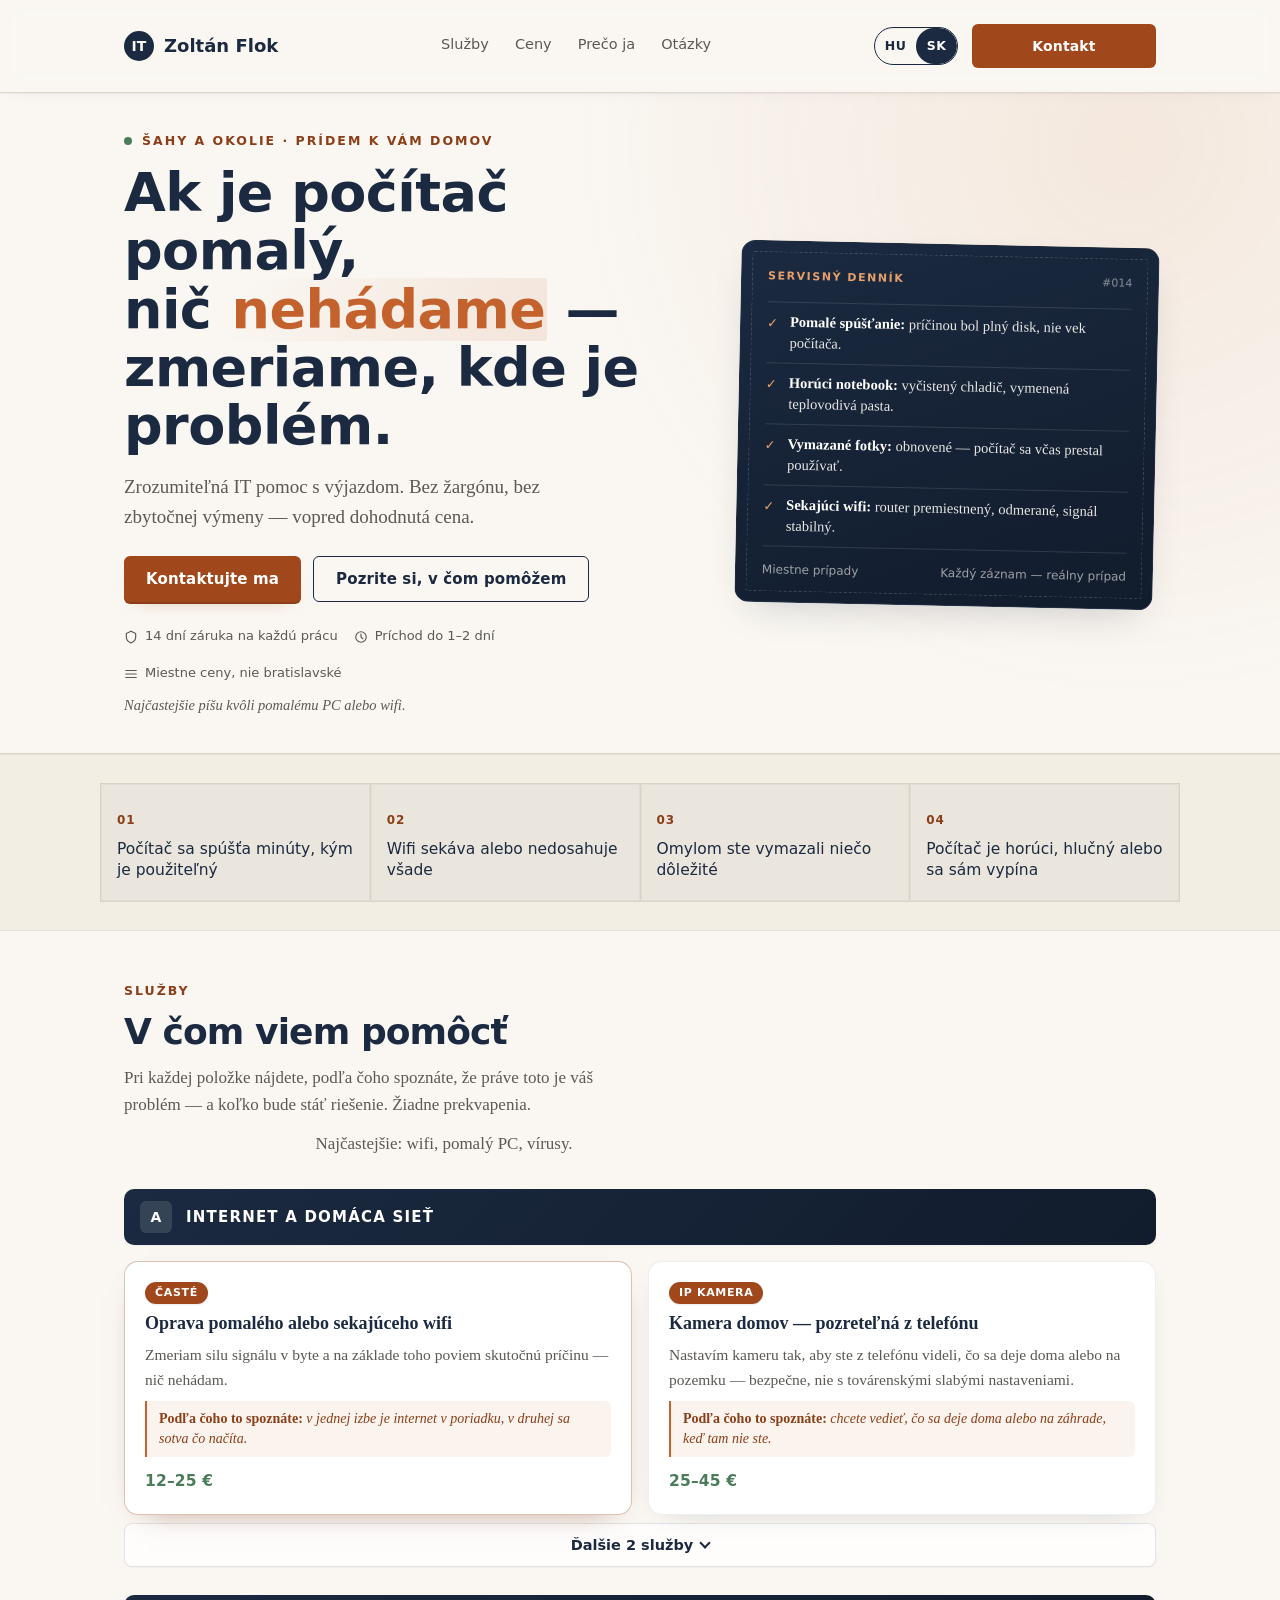
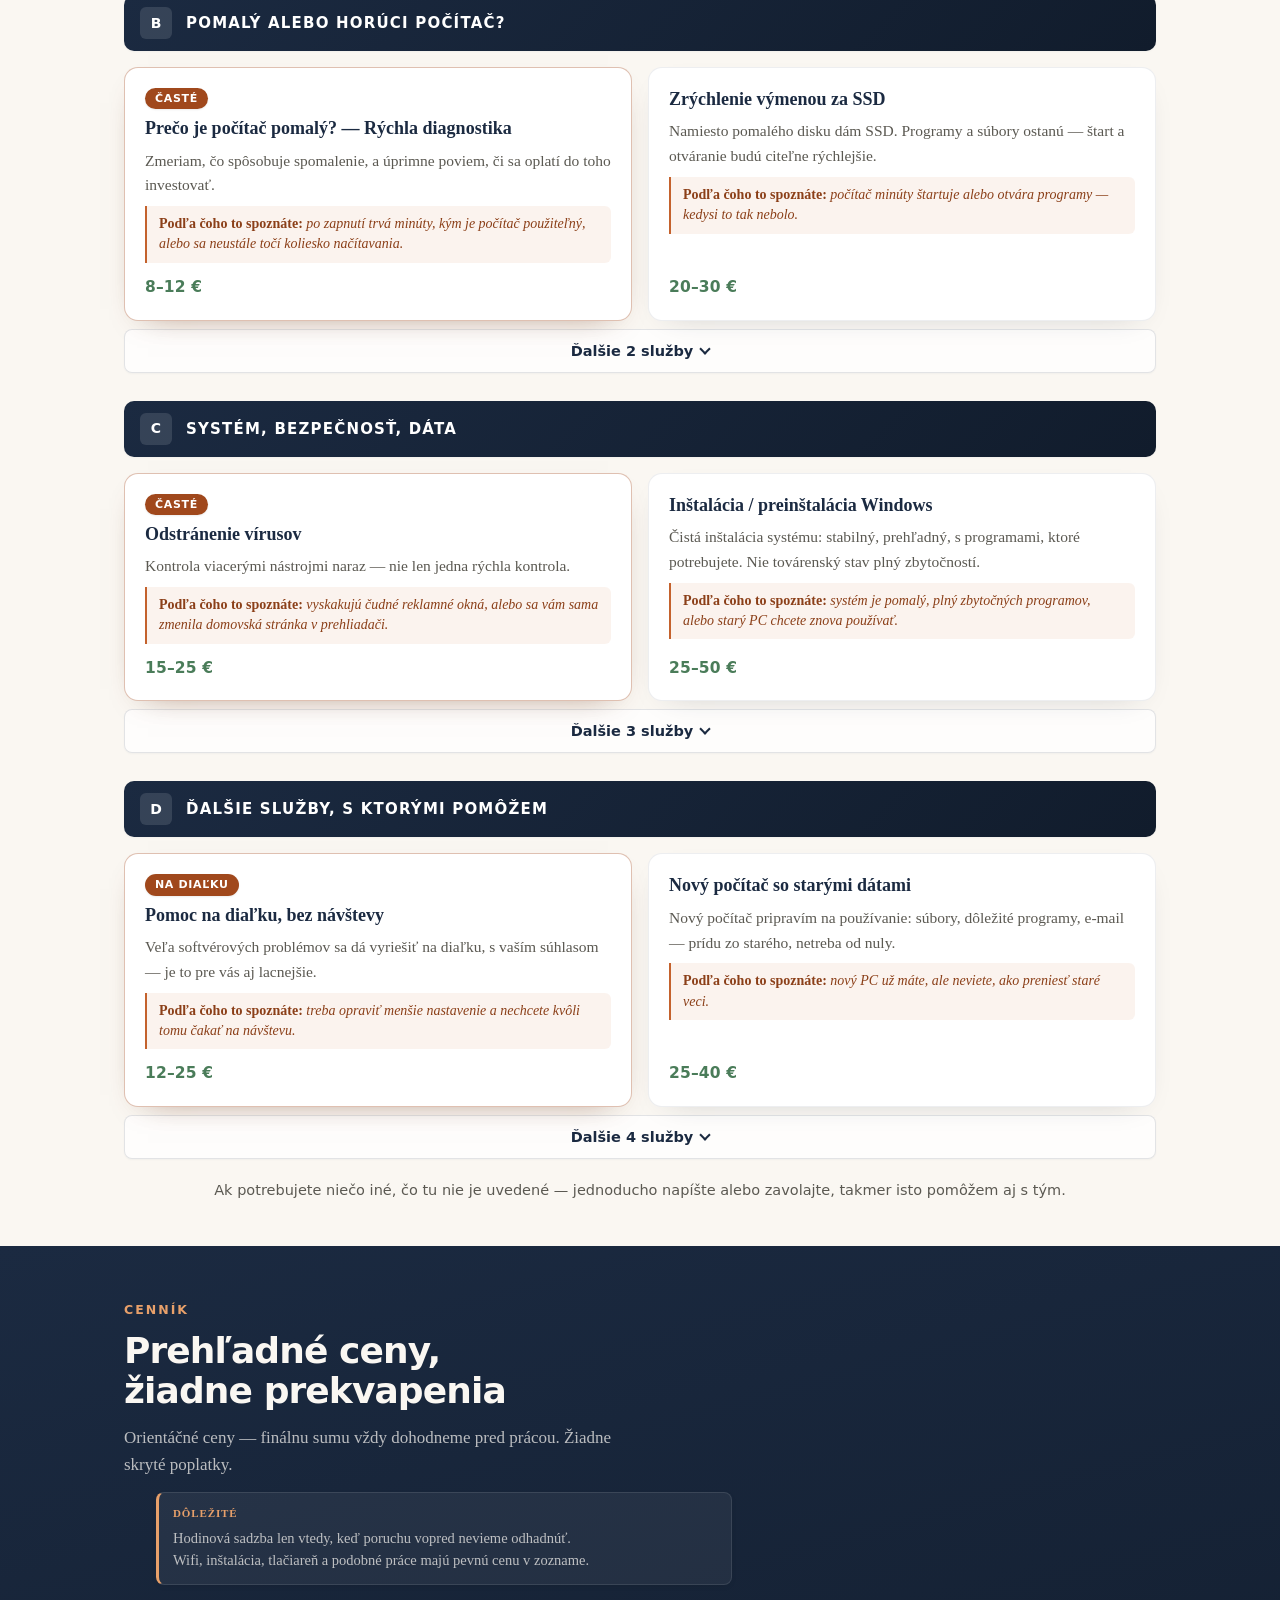
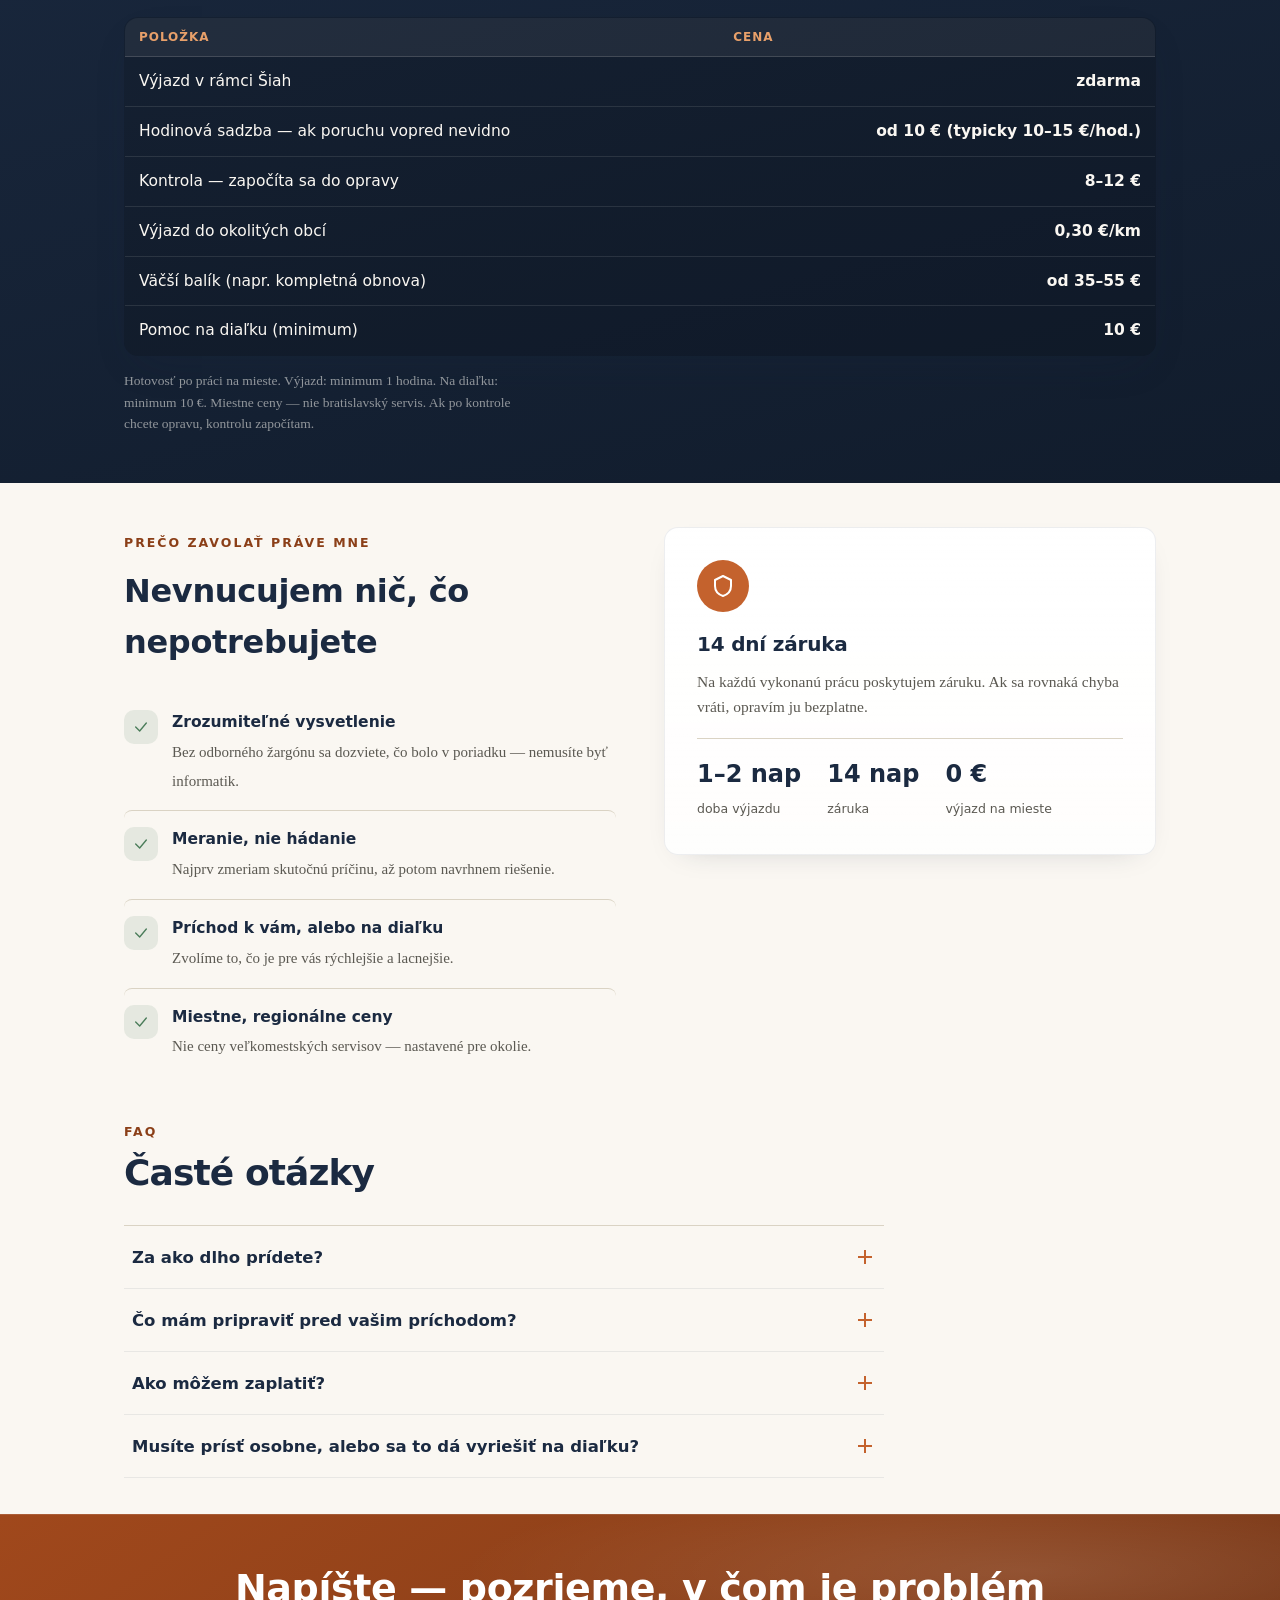
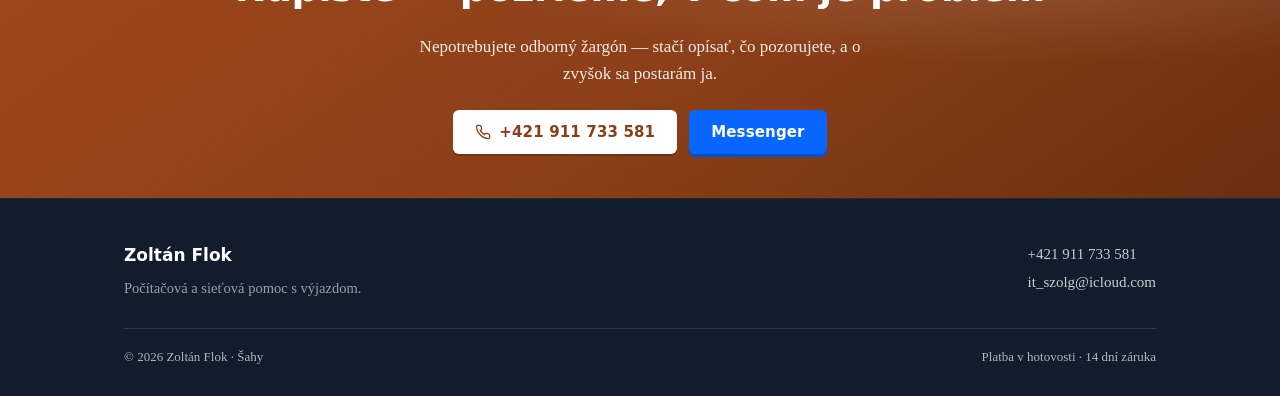
==== sk/index.html @ d9bb49a8 "Add files via upload Version 1.0" ====
<!DOCTYPE html>
<html lang="sk">
<head>
<meta charset="utf-8"/>
<meta content="width=device-width, initial-scale=1.0" name="viewport"/>
<title>Počítačová pomoc s výjazdom — Šahy a okolie</title>
<meta content="Rýchla, zrozumiteľná IT pomoc v Šahách a okolí. Pomalý počítač, wifi problémy, obnova dát, kamerový systém — prídem k vám." name="description"/>
<meta content="#1B2A41" name="theme-color"/>
<meta content="index, follow, max-image-preview:large" name="robots"/>
<meta content="Flok Zoltán" name="author"/>
<meta content="strict-origin-when-cross-origin" name="referrer"/>
<link href="https://flokzoltan.github.io/it-szolgaltatas/sk/" rel="canonical"/><link href="https://flokzoltan.github.io/it-szolgaltatas/" hreflang="hu" rel="alternate"/><link href="https://flokzoltan.github.io/it-szolgaltatas/sk/" hreflang="sk" rel="alternate"/><link href="https://flokzoltan.github.io/it-szolgaltatas/" hreflang="x-default" rel="alternate"/>
<link href="../favicon.svg" rel="icon" type="image/svg+xml"/>
<link href="../favicon.svg" rel="apple-touch-icon"/>
<meta content="website" property="og:type"/>
<meta content="sk_SK" property="og:locale"/>
<meta content="hu_HU" property="og:locale:alternate"/>
<meta content="Počítačová pomoc s výjazdom — Šahy a okolie" property="og:title"/>
<meta content="Rýchla, zrozumiteľná IT pomoc v Šahách a okolí. Pomalý počítač, wifi problémy, obnova dát, kamerový systém — prídem k vám." property="og:description"/>
<meta content="Flok Zoltán — IT segítség" property="og:site_name"/><meta content="https://flokzoltan.github.io/it-szolgaltatas/og-cover.png" property="og:image"/><meta content="1200" property="og:image:width"/><meta content="630" property="og:image:height"/><meta content="Zoltán Flok — IT pomoc s výjazdom v Šahách a okolí" property="og:image:alt"/><meta content="https://flokzoltan.github.io/it-szolgaltatas/og-cover.png" name="twitter:image"/><meta content="Zoltán Flok — IT pomoc s výjazdom" name="twitter:image:alt"/>
<meta content="https://flokzoltan.github.io/it-szolgaltatas/sk/" property="og:url"/>
<meta content="summary_large_image" name="twitter:card"/>
<meta content="Počítačová pomoc s výjazdom — Šahy a okolie" name="twitter:title"/>
<meta content="Rýchla, zrozumiteľná IT pomoc v Šahách a okolí. Pomalý počítač, wifi problémy, obnova dát, kamerový systém — prídem k vám." name="twitter:description"/>
<link href="../style.min.css" rel="stylesheet"/>
<script type="application/ld+json">
{
  "@context": "https://schema.org",
  "@graph": [
    {
      "@type": "WebSite",
      "@id": "https://flokzoltan.github.io/it-szolgaltatas/#website",
      "url": "https://flokzoltan.github.io/it-szolgaltatas/",
      "name": "Flok Zoltán — IT segítség",
      "inLanguage": [
        "hu",
        "sk"
      ]
    },
    {
      "@type": "WebPage",
      "@id": "https://flokzoltan.github.io/it-szolgaltatas/sk/#webpage",
      "url": "https://flokzoltan.github.io/it-szolgaltatas/sk/",
      "name": "Počítačová pomoc s výjazdom — Šahy a okolie",
      "description": "Rýchla, zrozumiteľná IT pomoc v Šahách a okolí. Pomalý počítač, wifi problémy, obnova dát, kamerový systém — prídem k vám.",
      "inLanguage": "sk",
      "isPartOf": {
        "@id": "https://flokzoltan.github.io/it-szolgaltatas/#website"
      },
      "about": {
        "@id": "https://flokzoltan.github.io/it-szolgaltatas/#business"
      }
    },
    {
      "@type": "LocalBusiness",
      "@id": "https://flokzoltan.github.io/it-szolgaltatas/#business",
      "name": "Flok Zoltán — IT segítség házhoz",
      "description": "Počítačová, sieťová a domáca IT pomoc v Šahách a okolí.",
      "url": "https://flokzoltan.github.io/it-szolgaltatas/",
      "telephone": "+421911733581",
      "email": "it_szolg@icloud.com",
      "address": {
        "@type": "PostalAddress",
        "addressLocality": "Šahy",
        "addressCountry": "SK"
      },
      "areaServed": {
        "@type": "AdministrativeArea",
        "name": "Šahy a okolie"
      },
      "priceRange": "€",
      "currenciesAccepted": "EUR",
      "paymentAccepted": "Cash"
    }
  ]
}
</script>
</head>
<body>
<a class="skip-link" href="#foglalas">Prejsť na kontakt</a>
<header>
<div class="nav">
<a class="brand" href="#top">
<span class="brand-mark">IT</span>
<span>Zoltán Flok</span>
</a>
<nav aria-label="Hlavná navigácia" class="nav-links">
<a href="#szolgaltatasok">Služby</a>
<a href="#arak">Ceny</a>
<a href="#miert-en">Prečo ja</a>
<a href="#gyik">Otázky</a>
</nav>
<div class="nav-actions">
<div aria-label="Nyelv / Jazyk" class="lang-switch" role="group"><a class="lang-btn" href="../" hreflang="hu" lang="hu">HU</a><a aria-current="page" class="lang-btn" href="./" hreflang="sk" lang="sk">SK</a></div>
<a aria-label="Kontakt — zavolať" class="nav-phone" href="tel:+421911733581">
<svg aria-hidden="true" fill="none" height="18" viewbox="0 0 24 24" width="18" focusable="false"><path d="M22 16.92v3a2 2 0 01-2.18 2 19.79 19.79 0 01-8.63-3.07 19.5 19.5 0 01-6-6 19.79 19.79 0 01-3.07-8.67A2 2 0 014.11 2h3a2 2 0 012 1.72c.127.96.361 1.903.7 2.81a2 2 0 01-.45 2.11L8.09 9.91a16 16 0 006 6l1.27-1.27a2 2 0 012.11-.45c.907.339 1.85.573 2.81.7A2 2 0 0122 16.92z" stroke="currentColor" stroke-width="2"></path></svg>
</a>
<a class="nav-cta" href="#foglalas">Kontakt</a>
</div>
</div>
</header>
<main id="top">
<!-- HERO -->
<section class="hero">
<div class="wrap hero-grid">
<div>
<div class="hero-kicker">
<span aria-hidden="true" class="dot"></span>
<span class="eyebrow">Šahy a okolie · Prídem k vám domov</span>
</div>
<h1>Ak je počítač pomalý,<br/>nič <em>nehádame</em> —<br/>zmeriame, kde je problém.</h1>
<p class="hero-sub">Zrozumiteľná IT pomoc s výjazdom. Bez žargónu, bez zbytočnej výmeny — vopred dohodnutá cena.</p>
<div class="hero-ctas">
<a class="btn btn-primary" href="#foglalas">Kontaktujte ma</a>
<a class="btn btn-ghost" href="#szolgaltatasok">Pozrite si, v čom pomôžem</a>
</div>
<div class="hero-trust">
<span><svg aria-hidden="true" fill="none" focusable="false" height="14" viewbox="0 0 24 24" width="14"><path d="M12 2L4 6v6c0 5 3.5 8.5 8 10 4.5-1.5 8-5 8-10V6l-8-4z" stroke="currentColor" stroke-width="2"></path></svg> <span>14 dní záruka na každú prácu</span></span>
<span><svg aria-hidden="true" fill="none" focusable="false" height="14" viewbox="0 0 24 24" width="14"><circle cx="12" cy="12" r="9" stroke="currentColor" stroke-width="2"></circle><path d="M12 7v5l3 3" stroke="currentColor" stroke-width="2"></path></svg> <span>Príchod do 1–2 dní</span></span>
<span><svg aria-hidden="true" fill="none" focusable="false" height="14" viewbox="0 0 24 24" width="14"><path d="M3 12h18M3 6h18M3 18h18" stroke="currentColor" stroke-width="2"></path></svg> <span>Miestne ceny, nie bratislavské</span></span>
</div>
<p class="hero-common">Najčastejšie píšu kvôli pomalému PC alebo wifi.</p>
</div>
<div class="logcard">
<div class="logcard-head">
<span class="tag">Servisný denník</span>
<span class="id">#014</span>
</div>
<div class="logrow">
<span class="sym">✓</span>
<span class="txt"><b>Pomalé spúšťanie:</b> príčinou bol plný disk, nie vek počítača.</span>
</div>
<div class="logrow">
<span class="sym">✓</span>
<span class="txt"><b>Horúci notebook:</b> vyčistený chladič, vymenená teplovodivá pasta.</span>
</div>
<div class="logrow">
<span class="sym">✓</span>
<span class="txt"><b>Vymazané fotky:</b> obnovené — počítač sa včas prestal používať.</span>
</div>
<div class="logrow">
<span class="sym">✓</span>
<span class="txt"><b>Sekajúci wifi:</b> router premiestnený, odmerané, signál stabilný.</span>
</div>
<div class="logcard-foot">
<span>Miestne prípady</span>
<span>Každý záznam — reálny prípad</span>
</div>
</div>
</div>
</section>
<!-- PROBLEM STRIP -->
<section class="problems">
<div class="wrap p-0">
<div class="problem-grid">
<div class="problem"><span class="num">01</span><p>Počítač sa spúšťa minúty, kým je použiteľný</p></div>
<div class="problem"><span class="num">02</span><p>Wifi sekáva alebo nedosahuje všade</p></div>
<div class="problem"><span class="num">03</span><p>Omylom ste vymazali niečo dôležité</p></div>
<div class="problem"><span class="num">04</span><p>Počítač je horúci, hlučný alebo sa sám vypína</p></div>
</div>
</div>
</section>
<!-- SERVICES -->
<section id="szolgaltatasok">
<div class="wrap">
<div class="section-head">
<span class="eyebrow">Služby</span>
<h2>V čom viem pomôcť</h2>
<p>Pri každej položke nájdete, podľa čoho spoznáte, že práve toto je váš problém — a koľko bude stáť riešenie. Žiadne prekvapenia.</p>
<p class="svc-hint">Najčastejšie: wifi, pomalý PC, vírusy.</p>
</div>
<!-- Cat A -->
<div class="cat">
<div class="cat-head"><span class="letter">A</span><h3>Internet a domáca sieť</h3></div>
<div class="svc-grid">
<div class="svc featured">
<span class="svc-badge">Časté</span>
<h4>Oprava pomalého alebo sekajúceho wifi</h4>
<p class="desc">Zmeriam silu signálu v byte a na základe toho poviem skutočnú príčinu — nič nehádam.</p>
<p class="symptom"><b>Podľa čoho to spoznáte:</b> v jednej izbe je internet v poriadku, v druhej sa sotva čo načíta.</p>
<div class="svc-price">12–25 €</div>
</div>
<div class="svc">
<span class="svc-badge">IP kamera</span>
<h4>Kamera domov — pozreteľná z telefónu</h4>
<p class="desc">Nastavím kameru tak, aby ste z telefónu videli, čo sa deje doma alebo na pozemku — bezpečne, nie s továrenskými slabými nastaveniami.</p>
<p class="symptom"><b>Podľa čoho to spoznáte:</b> chcete vedieť, čo sa deje doma alebo na záhrade, keď tam nie ste.</p>
<div class="svc-price">25–45 €</div>
</div>
<div class="svc-extra-wrap" hidden="" aria-hidden="true" id="svc-extra-1">
<div class="svc svc-extra">
<h4>Domáci Netflix — filmy na jednom mieste</h4>
<p class="desc">Vlastný, jednoduchý „domáci Netflix“: filmy na jednom mieste, na TV, telefóne aj notebooku — bez mesačného poplatku.</p>
<p class="symptom"><b>Podľa čoho to spoznáte:</b> filmy máte na CD, USB a viacerých PC a stále ich hľadáte.</p>
<div class="svc-price">25–45 €</div>
</div>
<div class="svc svc-extra">
<h4>Spoločný priečinok pre rodinu — bez mesačného poplatku</h4>
<p class="desc">Domáce spoločné úložisko: fotky a dokumenty na jednom mieste, každý zo svojho telefónu alebo PC — bez poplatku za cloud.</p>
<p class="symptom"><b>Podľa čoho to spoznáte:</b> rodinné fotky posielate mailom alebo na USB a niekto ich vždy nevie nájsť.</p>
<div class="svc-price">15–35 €</div>
</div>
</div>
</div>
<button aria-controls="svc-extra-1" aria-expanded="false" class="svc-toggle" type="button"><span class="svc-toggle-label-more"><span>Ďalšie</span> 2 <span>služby</span></span><span class="svc-toggle-label-less" hidden="">Zobraziť menej</span><span aria-hidden="true" class="svc-toggle-ico"></span></button>
</div>
<!-- Cat B -->
<div class="cat">
<div class="cat-head"><span class="letter">B</span><h3>Pomalý alebo horúci počítač?</h3></div>
<div class="svc-grid">
<div class="svc featured">
<span class="svc-badge">Časté</span>
<h4>Prečo je počítač pomalý? — Rýchla diagnostika</h4>
<p class="desc">Zmeriam, čo spôsobuje spomalenie, a úprimne poviem, či sa oplatí do toho investovať.</p>
<p class="symptom"><b>Podľa čoho to spoznáte:</b> po zapnutí trvá minúty, kým je počítač použiteľný, alebo sa neustále točí koliesko načítavania.</p>
<div class="svc-price">8–12 €</div>
</div>
<div class="svc">
<h4>Zrýchlenie výmenou za SSD</h4>
<p class="desc">Namiesto pomalého disku dám SSD. Programy a súbory ostanú — štart a otváranie budú citeľne rýchlejšie.</p>
<p class="symptom"><b>Podľa čoho to spoznáte:</b> počítač minúty štartuje alebo otvára programy — kedysi to tak nebolo.</p>
<div class="svc-price">20–30 €</div>
</div>
<div class="svc-extra-wrap" hidden="" aria-hidden="true" id="svc-extra-2">
<div class="svc svc-extra">
<h4>Odprášenie, ak je PC horúci alebo hlučný</h4>
<p class="desc">Vyčistím prach z chladenia a dám chladenie do poriadku. Menej hluku, nižšia teplota — merateľne.</p>
<p class="symptom"><b>Podľa čoho to spoznáte:</b> PC hlasno hučí už pri bežnom prehliadaní, alebo sa sám vypína od prehriatia.</p>
<div class="svc-price">15–25 €</div>
</div>
<div class="svc svc-extra">
<h4>Čistenie klávesnice a obrazovky</h4>
<p class="desc">Rýchle, dôkladné čistenie pre pohodlnejšie a hygienickejšie každodenné používanie.</p>
<p class="symptom"><b>Podľa čoho to spoznáte:</b> klávesnica lepí, sú v nej omrvinky, na obrazovke sú odtlačky prstov.</p>
<div class="svc-price">8–12 €</div>
</div>
</div>
</div>
<button aria-controls="svc-extra-2" aria-expanded="false" class="svc-toggle" type="button"><span class="svc-toggle-label-more"><span>Ďalšie</span> 2 <span>služby</span></span><span class="svc-toggle-label-less" hidden="">Zobraziť menej</span><span aria-hidden="true" class="svc-toggle-ico"></span></button>
</div>
<!-- Cat C -->
<div class="cat">
<div class="cat-head"><span class="letter">C</span><h3>Systém, bezpečnosť, dáta</h3></div>
<div class="svc-grid">
<div class="svc featured">
<span class="svc-badge">Časté</span>
<h4>Odstránenie vírusov</h4>
<p class="desc">Kontrola viacerými nástrojmi naraz — nie len jedna rýchla kontrola.</p>
<p class="symptom"><b>Podľa čoho to spoznáte:</b> vyskakujú čudné reklamné okná, alebo sa vám sama zmenila domovská stránka v prehliadači.</p>
<div class="svc-price">15–25 €</div>
</div>
<div class="svc">
<h4>Inštalácia / preinštalácia Windows</h4>
<p class="desc">Čistá inštalácia systému: stabilný, prehľadný, s programami, ktoré potrebujete. Nie továrenský stav plný zbytočností.</p>
<p class="symptom"><b>Podľa čoho to spoznáte:</b> systém je pomalý, plný zbytočných programov, alebo starý PC chcete znova používať.</p>
<div class="svc-price">25–50 €</div>
</div>
<div class="svc-extra-wrap" hidden="" aria-hidden="true" id="svc-extra-3">
<div class="svc svc-extra">
<h4>Porriadok v heslách</h4>
<p class="desc">Pomôžem, aby ste nemali všade rovnaké heslo, a banka / e-mail dostali silnejšiu ochranu.</p>
<p class="symptom"><b>Podľa čoho to spoznáte:</b> všade rovnaké heslo, alebo si nepamätáte, kedy ste ho naposledy menili.</p>
<div class="svc-price">10–15 €</div>
</div>
<div class="svc svc-extra">
<h4>Obnovenie vymazaných súborov</h4>
<p class="desc">Čím skôr zavoláte, tým väčšia šanca — práve to rozhoduje medzi úspešnou obnovou a navždy stratenými dátami.</p>
<p class="symptom"><b>Podľa čoho to spoznáte:</b> omylom ste vymazali priečinok, alebo ste naformátovali USB kľúč pred zálohovaním.</p>
<div class="svc-price">15–35 €</div>
</div>
<div class="svc svc-extra">
<h4>Automatické zálohovanie</h4>
<p class="desc">Nastavíme raz, potom to beží samo — s otestovaním, že to naozaj funguje.</p>
<p class="symptom"><b>Podľa čoho to spoznáte:</b> ak by sa vám počítač teraz pokazil, prišli by ste o všetky dôležité súbory.</p>
<div class="svc-price">12–25 €</div>
</div>
</div>
</div>
<button aria-controls="svc-extra-3" aria-expanded="false" class="svc-toggle" type="button"><span class="svc-toggle-label-more"><span>Ďalšie</span> 3 <span>služby</span></span><span class="svc-toggle-label-less" hidden="">Zobraziť menej</span><span aria-hidden="true" class="svc-toggle-ico"></span></button>
</div>
<!-- Cat D -->
<div class="cat">
<div class="cat-head"><span class="letter">D</span><h3>Ďalšie služby, s ktorými pomôžem</h3></div>
<div class="svc-grid">
<div class="svc featured">
<span class="svc-badge">Na diaľku</span>
<h4>Pomoc na diaľku, bez návštevy</h4>
<p class="desc">Veľa softvérových problémov sa dá vyriešiť na diaľku, s vaším súhlasom — je to pre vás aj lacnejšie.</p>
<p class="symptom"><b>Podľa čoho to spoznáte:</b> treba opraviť menšie nastavenie a nechcete kvôli tomu čakať na návštevu.</p>
<div class="svc-price">12–25 €</div>
</div>
<div class="svc">
<h4>Nový počítač so starými dátami</h4>
<p class="desc">Nový počítač pripravím na používanie: súbory, dôležité programy, e-mail — prídu zo starého, netreba od nuly.</p>
<p class="symptom"><b>Podľa čoho to spoznáte:</b> nový PC už máte, ale neviete, ako preniesť staré veci.</p>
<div class="svc-price">25–40 €</div>
</div>
<div class="svc-extra-wrap" hidden="" aria-hidden="true" id="svc-extra-4">
<div class="svc svc-extra">
<h4>Uvedenie tlačiarne do prevádzky</h4>
<p class="desc">Často nie je na vine samotná tlačiareň, ale zastaraný ovládač.</p>
<p class="symptom"><b>Podľa čoho to spoznáte:</b> nová tlačiareň sa nepripája, alebo tá stará zrazu odmieta tlačiť.</p>
<div class="svc-price">8–15 €</div>
</div>
<div class="svc svc-extra">
<h4>Nastavenie a upratanie e-mailu</h4>
<p class="desc">Zmena účtu, presun starých správ, filtrovanie spamu.</p>
<p class="symptom"><b>Podľa čoho to spoznáte:</b> nazbieralo sa toľko zbytočných správ, že nenájdete tie dôležité.</p>
<div class="svc-price">10–20 €</div>
</div>
<div class="svc svc-extra">
<h4>Digitalizácia starých fotografií</h4>
<p class="desc">Bezpečný prevod papierových fotiek, CD a kariet do digitálnej podoby, kým sa nepokazia.</p>
<p class="symptom"><b>Podľa čoho to spoznáte:</b> doma máte škatuľu starých fotiek alebo zásuvku CD, ktoré ste roky nevideli.</p>
<div class="svc-price">20–40 €</div>
</div>
<div class="svc svc-extra">
<h4>Mesačná / štvrťročná údržba</h4>
<p class="desc">Pravidelná kontrola: aktualizácie, základný poriadok, krátka prehliadka — aby sa problém neukázal, až keď PC nejde.</p>
<p class="symptom"><b>Podľa čoho to spoznáte:</b> radšej predídete problémom, než volať, keď už nič nejde.</p>
<div class="svc-price">10–15 €/mes.</div>
</div>
</div>
</div>
<button aria-controls="svc-extra-4" aria-expanded="false" class="svc-toggle" type="button"><span class="svc-toggle-label-more"><span>Ďalšie</span> 4 <span>služby</span></span><span class="svc-toggle-label-less" hidden="">Zobraziť menej</span><span aria-hidden="true" class="svc-toggle-ico"></span></button>
</div>
<p class="more-note">Ak potrebujete niečo iné, čo tu nie je uvedené — jednoducho napíšte alebo zavolajte, takmer isto pomôžem aj s tým.</p>
</div>
</section>
<!-- PRICING -->
<section class="pricing" id="arak">
<div class="wrap">
<div class="section-head">
<span class="eyebrow">Cenník</span>
<h2>Prehľadné ceny, žiadne prekvapenia</h2>
<p>Orientáčné ceny — finálnu sumu vždy dohodneme pred prácou. Žiadne skryté poplatky.</p>
<aside class="price-why" role="note">
<span class="price-why-label">Dôležité</span>
<p>Hodinová sadzba len vtedy, keď poruchu vopred nevieme odhadnúť. Wifi, inštalácia, tlačiareň a podobné práce majú pevnú cenu v zozname.</p>
</aside>
</div>
<table class="price-table">
<thead>
<tr><th>Položka</th><th>Cena</th></tr>
</thead>
<tbody>
<tr><td>Výjazd v rámci Šiah</td><td>zdarma</td></tr>
<tr><td>Hodinová sadzba — ak poruchu vopred nevidno</td><td>od 10 € (typicky 10–15 €/hod.)</td></tr>
<tr><td>Kontrola — započíta sa do opravy</td><td>8–12 €</td></tr>
<tr><td>Výjazd do okolitých obcí</td><td>0,30 €/km</td></tr>
<tr><td>Väčší balík (napr. kompletná obnova)</td><td>od 35–55 €</td></tr>
<tr><td>Pomoc na diaľku (minimum)</td><td>10 €</td></tr>
</tbody>
</table>
<p class="price-note">Hotovosť po práci na mieste. Výjazd: minimum 1 hodina. Na diaľku: minimum 10 €. Miestne ceny — nie bratislavský servis. Ak po kontrole chcete opravu, kontrolu započítam.</p>
</div>
</section>
<!-- WHY + GUARANTEE -->
<section id="miert-en">
<div class="wrap why-grid">
<div>
<span class="eyebrow">Prečo zavolať práve mne</span>
<h2 class="why-title">Nevnucujem nič, čo nepotrebujete</h2>
<ul class="why-list">
<li>
<span class="ico"><svg aria-hidden="true" fill="none" focusable="false" height="16" viewbox="0 0 24 24" width="16"><path d="M4 12l6 6L20 6" stroke="currentColor" stroke-linecap="round" stroke-width="2"></path></svg></span>
<span class="txt"><b>Zrozumiteľné vysvetlenie</b><span>Bez odborného žargónu sa dozviete, čo bolo v poriadku — nemusíte byť informatik.</span></span>
</li>
<li>
<span class="ico"><svg aria-hidden="true" fill="none" focusable="false" height="16" viewbox="0 0 24 24" width="16"><path d="M4 12l6 6L20 6" stroke="currentColor" stroke-linecap="round" stroke-width="2"></path></svg></span>
<span class="txt"><b>Meranie, nie hádanie</b><span>Najprv zmeriam skutočnú príčinu, až potom navrhnem riešenie.</span></span>
</li>
<li>
<span class="ico"><svg aria-hidden="true" fill="none" focusable="false" height="16" viewbox="0 0 24 24" width="16"><path d="M4 12l6 6L20 6" stroke="currentColor" stroke-linecap="round" stroke-width="2"></path></svg></span>
<span class="txt"><b>Príchod k vám, alebo na diaľku</b><span>Zvolíme to, čo je pre vás rýchlejšie a lacnejšie.</span></span>
</li>
<li>
<span class="ico"><svg aria-hidden="true" fill="none" focusable="false" height="16" viewbox="0 0 24 24" width="16"><path d="M4 12l6 6L20 6" stroke="currentColor" stroke-linecap="round" stroke-width="2"></path></svg></span>
<span class="txt"><b>Miestne, regionálne ceny</b><span>Nie ceny veľkomestských servisov — nastavené pre okolie.</span></span>
</li>
</ul>
</div>
<div class="guarantee-card">
<div class="badge">
<svg aria-hidden="true" fill="none" focusable="false" height="24" viewbox="0 0 24 24" width="24"><path d="M12 2L4 6v6c0 5 3.5 8.5 8 10 4.5-1.5 8-5 8-10V6l-8-4z" stroke="#fff" stroke-width="2"></path></svg>
</div>
<h3>14 dní záruka</h3>
<p>Na každú vykonanú prácu poskytujem záruku. Ak sa rovnaká chyba vráti, opravím ju bezplatne.</p>
<div class="guarantee-stats">
<div><b>1–2 nap</b><span>doba výjazdu</span></div>
<div><b>14 nap</b><span>záruka</span></div>
<div><b>0 €</b><span>výjazd na mieste</span></div>
</div>
</div>
</div>
</section>
<!-- FAQ -->
<section id="gyik">
<div class="wrap">
<div class="section-head">
<span class="eyebrow">FAQ</span>
<h2>Časté otázky</h2>
</div>
<div class="faq">
<div class="faq-item">
<button aria-controls="faq-a1" aria-expanded="false" class="faq-q" id="faq-q1" type="button">
<span>Za ako dlho prídete?</span>
<span aria-hidden="true" class="plus"></span>
</button>
<div aria-hidden="true" aria-labelledby="faq-q1" class="faq-a" id="faq-a1" role="region"><div class="faq-a-inner"><p>V okolí zvyčajne do 1–2 dní, v naliehavom prípade aj v ten istý deň.</p></div></div>
</div>
<div class="faq-item">
<button aria-controls="faq-a2" aria-expanded="false" class="faq-q" id="faq-q2" type="button">
<span>Čo mám pripraviť pred vašim príchodom?</span>
<span aria-hidden="true" class="plus"></span>
</button>
<div aria-hidden="true" aria-labelledby="faq-q2" class="faq-a" id="faq-a2" role="region"><div class="faq-a-inner"><p>Stačí, aby bol počítač zapnuteľný a dostupný. Heslo si vypýtam len ak je to pre danú prácu nevyhnutné.</p></div></div>
</div>
<div class="faq-item">
<button aria-controls="faq-a3" aria-expanded="false" class="faq-q" id="faq-q3" type="button">
<span>Ako môžem zaplatiť?</span>
<span aria-hidden="true" class="plus"></span>
</button>
<div aria-hidden="true" aria-labelledby="faq-q3" class="faq-a" id="faq-a3" role="region"><div class="faq-a-inner"><p>V hotovosti, po dokončení práce, na mieste.</p></div></div>
</div>
<div class="faq-item">
<button aria-controls="faq-a4" aria-expanded="false" class="faq-q" id="faq-q4" type="button">
<span>Musíte prísť osobne, alebo sa to dá vyriešiť na diaľku?</span>
<span aria-hidden="true" class="plus"></span>
</button>
<div aria-hidden="true" aria-labelledby="faq-q4" class="faq-a" id="faq-a4" role="region"><div class="faq-a-inner"><p>Veľa softvérových problémov sa dá vyriešiť na diaľku, bez výjazdu — je to pre vás aj lacnejšie.</p></div></div>
</div>
</div>
</div>
</section>
<!-- CTA BAND -->
<section class="cta-band" id="foglalas">
<div class="wrap">
<h2>Napíšte — pozrieme, v čom je problém</h2>
<p>Nepotrebujete odborný žargón — stačí opísať, čo pozorujete, a o zvyšok sa postarám ja.</p>
<div class="cta-actions">
<a class="btn btn-primary" href="tel:+421911733581">
<svg aria-hidden="true" fill="none" height="16" viewbox="0 0 24 24" width="16" focusable="false"><path d="M22 16.92v3a2 2 0 01-2.18 2 19.79 19.79 0 01-8.63-3.07 19.5 19.5 0 01-6-6 19.79 19.79 0 01-3.07-8.67A2 2 0 014.11 2h3a2 2 0 012 1.72c.127.96.361 1.903.7 2.81a2 2 0 01-.45 2.11L8.09 9.91a16 16 0 006 6l1.27-1.27a2 2 0 012.11-.45c.907.339 1.85.573 2.81.7A2 2 0 0122 16.92z" stroke="currentColor" stroke-width="2"></path></svg>
<span>+421 911 733 581</span>
</a>
<a class="btn btn-ms" href="https://m.me/zoltanflok" rel="noopener noreferrer" target="_blank">Messenger</a>
</div>
</div>
</section>
</main>
<footer>
<div class="wrap">
<div class="foot-grid">
<div>
<div class="foot-brand">Zoltán Flok</div>
<div class="foot-desc">Počítačová a sieťová pomoc s výjazdom.</div>
</div>
<div class="foot-contact">
<a href="tel:+421911733581"><span>+421 911 733 581</span></a>
<a href="mailto:it_szolg@icloud.com"><span>it_szolg@icloud.com</span></a>
</div>
</div>
<div class="foot-bottom">
<span><span>© 2026</span> <span>Zoltán Flok</span> · <span>Šahy</span></span>
<span>Platba v hotovosti · 14 dní záruka</span>
</div>
</div>
</footer>
<!-- Scripts: Model -> Controller -->
<div aria-label="Rýchly kontakt" class="mobile-contact" role="navigation">
<a class="mc-call" href="tel:+421911733581">Volanie</a>
<a class="mc-msg" href="https://m.me/zoltanflok" rel="noopener noreferrer" target="_blank">Messenger</a>
</div>
<script defer="" src="../app.min.js"></script>
</body>
</html>
---- style.min.css ----
:root{--navy:#1B2A41;--navy-deep:#111c2c;--rust:#C4622D;--rust-dark:#8B3F18;--rust-btn:#A0481C;--rust-on-dark:#E8A06A;--cream:#FAF7F2;--paper:#F3EEE4;--ink:#2A2A28;--ink-soft:#5b5952;--green:#4A7C59;--line:#DAD3C4;--line-soft:rgba(27,42,65,0.08);--surface:#FFFFFF;--surface-soft:rgba(255,255,255,0.72);--accent-soft:rgba(196,98,45,0.08);--success-soft:rgba(74,124,89,0.12);--font-body:Georgia,Cambria,"Times New Roman",Times,serif;--font-ui:system-ui,-apple-system,BlinkMacSystemFont,"Segoe UI",Roboto,Helvetica,Arial,sans-serif;--space-1:4px;--space-2:8px;--space-3:12px;--space-4:16px;--space-5:20px;--space-6:24px;--space-7:32px;--space-8:40px;--space-9:48px;--space-10:64px;--content-width:1080px;--page-padding:24px;--page-padding-mobile:16px;--section-space:44px;--section-space-mobile:36px;--radius-xs:3px;--radius-sm:6px;--radius:8px;--radius-md:10px;--radius-lg:14px;--radius-pill:999px;--shadow-sm:0 1px 2px rgba(27,42,65,0.04);--shadow-md:0 8px 24px -12px rgba(27,42,65,0.14);--shadow-lg:0 16px 40px -16px rgba(27,42,65,0.22);--shadow-card:0 10px 30px -20px rgba(27,42,65,0.28);--shadow-card-hover:0 18px 40px -22px rgba(27,42,65,0.34);--transition-fast:150ms ease;--transition-base:200ms ease;--mobile-contact-height:56px}*,*::before,*::after{box-sizing:border-box;margin:0;padding:0}html{scroll-behavior:smooth;scroll-padding-top:88px;-webkit-text-size-adjust:100%;text-size-adjust:100%}body{min-height:100vh;min-height:100dvh}section[id]{scroll-margin-top:88px}body{background:var(--cream);color:var(--ink);font-family:var(--font-body);font-size:18px;line-height:1.6;-webkit-font-smoothing:antialiased}h1,h2,h3{font-family:var(--font-ui);color:var(--navy);letter-spacing:-0.01em}h1,h2,h3,nav,button,.btn{font-family:var(--font-ui)}.nav-cta,.btn,.tag,.eyebrow,th{font-family:var(--font-ui);line-height:1.2}.btn,.nav-cta{min-height:44px;display:inline-flex;align-items:center;justify-content:center;box-sizing:border-box}a{color:inherit}img{max-width:100%;display:block}.wrap{width:100%;max-width:var(--content-width);margin-inline:auto;padding-inline:var(--page-padding)}.eyebrow{display:inline-block;font-family:var(--font-ui);font-size:12.5px;letter-spacing:0.16em;text-transform:uppercase;color:var(--rust-dark);font-weight:600}.skip-link{position:absolute;left:-999px;top:0;background:var(--navy);color:#fff;padding:10px 16px;z-index:200}.skip-link:focus{left:12px;top:12px}header{position:sticky;top:0;z-index:100;background:rgba(250,247,242,0.88);-webkit-backdrop-filter:blur(10px) saturate(1.2);backdrop-filter:blur(10px) saturate(1.2);border-bottom:1px solid rgba(218,211,196,0.85);box-shadow:0 1px 0 rgba(27,42,65,0.04),0 4px 16px -8px rgba(27,42,65,0.08)}.nav{display:grid;grid-template-columns:minmax(140px,auto) 1fr minmax(220px,auto);align-items:center;column-gap:var(--space-6);width:100%;max-width:var(--content-width);margin-inline:auto;padding:var(--space-6) var(--page-padding)}.brand{display:flex;align-items:center;gap:10px;font-family:var(--font-ui);font-size:18px;font-weight:700;color:var(--navy);text-decoration:none}.brand-mark{display:flex;align-items:center;justify-content:center;flex:none;width:30px;height:30px;border-radius:50%;background:var(--navy);color:var(--cream);font-size:14px;font-weight:700}.nav-links{display:flex;justify-self:center;min-width:0;gap:26px;font-family:var(--font-ui);font-size:14.5px;font-weight:500}.nav-links a{color:var(--ink-soft);text-decoration:none;border-bottom:1px solid transparent;padding-bottom:2px;transition:color var(--transition-fast),border-color var(--transition-fast)}.nav-links a:hover{color:var(--navy);border-color:var(--rust)}.nav-actions{display:flex;align-items:center;gap:14px}.nav-cta{min-width:11.5rem;flex-shrink:0;justify-content:center;box-sizing:border-box;gap:8px;padding:9px 18px;border-radius:var(--radius-sm);background:var(--rust-btn);color:#fff;font-family:var(--font-ui);font-size:14px;font-weight:600;letter-spacing:0.01em;text-align:center;text-decoration:none;white-space:nowrap;transition:background var(--transition-fast),transform var(--transition-fast)}.nav-cta:hover{background:var(--rust-dark)}.nav-cta svg{flex:none}.nav-phone{display:none;align-items:center;justify-content:center;flex:none;width:44px;height:44px;border-radius:var(--radius-sm);background:var(--rust-btn);color:#fff;text-decoration:none;letter-spacing:0.01em;transition:background var(--transition-fast),transform var(--transition-fast)}.nav-phone:hover{background:var(--rust-dark)}.nav-phone svg{display:block}.lang-switch{display:grid;grid-template-columns:repeat(2,1fr);flex:none;width:84px;min-width:84px;max-width:84px;overflow:hidden;border:1.5px solid var(--navy);border-radius:var(--radius-pill);box-shadow:inset 0 1px 2px rgba(27,42,65,0.06)}.lang-btn{position:relative;z-index:1;display:inline-flex;align-items:center;justify-content:center;width:100%;min-height:36px;margin:0;padding:0;border:0;border-radius:var(--radius-pill);background:transparent;color:var(--navy);text-decoration:none;font-family:var(--font-ui);font-size:12.5px;font-weight:600;letter-spacing:.04em;cursor:pointer;pointer-events:auto;touch-action:manipulation;-webkit-tap-highlight-color:transparent;transition:background var(--transition-fast),color var(--transition-fast),transform 120ms ease}.lang-btn[aria-current="page"]{background:var(--navy);color:#fff}.lang-btn:not([aria-current="page"]):hover{background:rgba(27,42,65,0.10)}.lang-btn:not([aria-current="page"]):active{background:rgba(27,42,65,0.14)}@media (max-width:920px){.nav{grid-template-columns:auto 1fr auto}.nav-links{display:none}}@media (max-width:640px){.nav{padding-inline:var(--page-padding-mobile)}.nav-cta{display:none}.nav-phone{display:inline-flex}}.hero{position:relative;padding:40px 0 36px;background:radial-gradient(circle at 88% 8%,rgba(196,98,45,0.10),transparent 45%),var(--cream);border-bottom:1px solid var(--line);overflow:hidden}.hero-grid{display:grid;grid-template-columns:1.15fr 0.85fr;gap:var(--space-9);align-items:center}.hero-kicker{display:flex;align-items:center;gap:10px;margin-bottom:var(--space-4)}.hero-kicker .dot{width:8px;height:8px;border-radius:50%;background:var(--green);flex:none}.hero h1{font-size:clamp(34px,4.6vw,54px);line-height:1.08;font-weight:700;margin-bottom:var(--space-4)}.hero h1 em{font-style:normal;color:var(--rust);position:relative;background:linear-gradient(120deg,transparent 0%,rgba(196,98,45,0.12) 100%);border-radius:2px;padding-inline:2px}.hero-sub{font-size:19px;color:var(--ink-soft);max-width:46ch;margin-bottom:var(--space-6)}.hero-ctas{display:flex;gap:var(--space-3);flex-wrap:wrap;margin-bottom:var(--space-6)}.btn{font-family:var(--font-ui);font-weight:600;font-size:15px;padding:13px 22px;border-radius:var(--radius-sm);text-decoration:none;gap:8px;transition:transform .15s,background .15s}.btn-primary{background:var(--rust-btn);color:#fff;box-shadow:0 2px 0 var(--rust-dark),0 8px 20px -14px rgba(160,72,28,0.55)}.btn-primary:hover{transform:translateY(-1px)}.btn-primary:active{transform:translateY(1px);box-shadow:0 1px 0 var(--rust-dark)}.btn-ghost{background:transparent;color:var(--navy);border:1.5px solid var(--navy)}.btn-ghost:hover{background:var(--navy);color:var(--cream)}.hero-trust{display:flex;gap:16px;flex-wrap:wrap;font-family:var(--font-ui);font-size:13px;color:var(--ink-soft)}.hero-trust span{display:flex;align-items:center;gap:7px}.hero-trust svg{flex:none}.logcard{min-height:340px;display:flex;flex-direction:column;position:relative;padding:26px 26px 22px;color:var(--cream);background:linear-gradient(160deg,var(--navy) 0%,var(--navy-deep) 100%);border:1px solid rgba(255,255,255,0.06);border-radius:var(--radius-lg);box-shadow:var(--shadow-lg);transform:rotate(1.2deg)}.logcard::before{content:"";position:absolute;inset:10px;border:1px dashed rgba(250,247,242,0.18);border-radius:2px;pointer-events:none}.logcard-head{display:flex;justify-content:space-between;align-items:baseline;margin-bottom:16px;font-family:var(--font-ui)}.logcard-head .tag{font-size:11px;letter-spacing:0.14em;text-transform:uppercase;color:var(--rust-on-dark);font-weight:700;display:inline-block}.logcard-head .id{font-size:11px;color:rgba(250,247,242,0.5)}.logrow{display:flex;align-items:flex-start;gap:12px;min-height:3.2em;padding:9px 0;border-top:1px solid rgba(250,247,242,0.12);font-size:14.5px}.logrow:first-of-type{border-top:none}.logrow .sym{color:var(--rust-on-dark);flex:none;font-family:var(--font-ui);font-weight:700;font-size:13px;padding-top:2px}.logrow .txt{display:-webkit-box;min-height:2.9em;overflow:hidden;color:rgba(250,247,242,0.92);line-height:1.45;-webkit-box-orient:vertical;-webkit-line-clamp:2;line-clamp:2}.logrow .txt b{color:#fff;font-weight:600}.logcard-foot{margin-top:auto;padding-top:14px;border-top:1px solid rgba(250,247,242,0.12);font-family:var(--font-ui);font-size:12px;color:rgba(250,247,242,0.6);display:flex;justify-content:space-between}section{padding:var(--section-space) 0}.section-head{max-width:640px;margin-bottom:var(--space-7)}.section-head h2{font-size:clamp(26px,3vw,36px);font-weight:700;margin-top:var(--space-2);line-height:1.12;letter-spacing:-0.025em;text-wrap:balance}.section-head p{color:var(--ink-soft);font-size:17px;margin-top:var(--space-3);max-width:58ch}.problems{background:var(--paper);border-top:1px solid var(--line);border-bottom:1px solid var(--line);padding:28px 0}.p-0{padding:0}.problem-grid{display:grid;grid-template-columns:repeat(4,1fr);gap:1px;background:var(--line);border:1px solid var(--line)}.problem{background:rgba(255,255,255,0.42);padding:var(--space-5) var(--space-4)}.problem .num{font-family:var(--font-ui);font-size:12px;color:var(--rust-dark);font-weight:700;letter-spacing:.08em}.problem p{font-family:var(--font-ui);font-size:15.5px;font-weight:500;color:var(--navy);margin-top:6px;line-height:1.35}.cat{margin-bottom:28px}.cat:last-of-type{margin-bottom:var(--space-3)}.cat-head{display:flex;align-items:center;gap:14px;background:linear-gradient(135deg,var(--navy) 0%,var(--navy-deep) 100%);color:var(--cream);padding:var(--space-3) var(--space-4);border-radius:var(--radius-md);margin-bottom:var(--space-4);box-shadow:var(--shadow-sm)}.cat-head .letter{font-family:var(--font-ui);font-weight:700;font-size:14px;background:rgba(255,255,255,0.12);color:#fff;width:32px;height:32px;border-radius:var(--radius-sm);display:inline-flex;align-items:center;justify-content:center;flex:none;letter-spacing:0}.cat-head h3{color:#fff;font-size:15px;letter-spacing:0.08em;text-transform:uppercase;font-weight:600}.svc-grid{display:grid;grid-template-columns:repeat(2,1fr);gap:var(--space-4)}.svc{display:flex;flex-direction:column;height:100%;overflow:visible;background:var(--surface);border:1px solid var(--line-soft);border-radius:var(--radius-lg);padding:var(--space-5);position:relative;box-shadow:var(--shadow-card);transition:transform var(--transition-base),box-shadow var(--transition-base),border-color var(--transition-base)}.svc h4{font-size:18px;font-weight:600;color:var(--navy);margin-bottom:var(--space-2);line-height:1.3;padding-right:0;max-width:100%;overflow-wrap:anywhere}.svc .desc{font-size:15.5px;color:var(--ink-soft);margin-bottom:8px}.svc .symptom{font-size:14px;font-style:italic;color:var(--rust-dark);background:var(--accent-soft);border-left:2px solid var(--rust);border-radius:0 var(--radius-sm) var(--radius-sm) 0;padding:var(--space-2) var(--space-3);margin-bottom:var(--space-3);line-height:1.45}.svc .symptom b{font-style:normal;font-weight:600}.svc-price{margin-top:auto;font-family:var(--font-ui);font-weight:700;font-size:15.5px;color:var(--green);display:flex;align-items:center;gap:6px;letter-spacing:0.01em;transition:letter-spacing var(--transition-base),color var(--transition-base)}.svc.featured{border-color:rgba(160,72,28,0.34);box-shadow:0 12px 32px -24px rgba(160,72,28,0.55),var(--shadow-card)}.more-note{text-align:center;font-family:var(--font-ui);font-size:14.5px;color:var(--ink-soft);padding-top:8px;margin-top:8px;margin-bottom:0}.pricing{background:linear-gradient(165deg,var(--navy) 0%,var(--navy-deep) 100%);color:var(--cream);padding:48px 0}.pricing .section-head h2,.pricing .eyebrow{color:var(--cream)}.pricing .eyebrow{color:var(--rust-on-dark)}.pricing .section-head p{color:rgba(250,247,242,0.72)}.price-table{width:100%;border-collapse:collapse;font-family:var(--font-ui);font-size:15.5px;background:rgba(0,0,0,0.15);border-radius:var(--radius-lg);overflow:hidden;box-shadow:var(--shadow-lg);border:1px solid rgba(255,255,255,0.06)}.price-table th{text-align:left;padding:12px 14px;background:rgba(250,247,242,0.06);font-weight:600;font-size:12px;text-transform:uppercase;letter-spacing:.08em;color:var(--rust-on-dark);border-bottom:1px solid rgba(250,247,242,0.15)}.price-table td{padding:12px 14px;border-bottom:1px solid rgba(250,247,242,0.1)}.price-table tr:last-child td{border-bottom:none}.price-table td:last-child{text-align:right;font-weight:600;white-space:nowrap}.price-note{margin-top:14px;font-size:13.5px;color:rgba(250,247,242,0.55);max-width:60ch}.why-grid{display:grid;grid-template-columns:1fr 1fr;gap:48px;align-items:start}.why-title{margin-top:10px;margin-bottom:26px;font-size:clamp(24px,2.8vw,32px)}.why-list{list-style:none}.why-list li{display:flex;gap:14px;padding:16px 0;border-top:1px solid var(--line);border-radius:var(--radius)}.why-list li:first-child{border-top:none}.why-list .ico{width:34px;height:34px;border-radius:var(--radius-md);background:var(--success-soft);color:var(--green);display:flex;align-items:center;justify-content:center;flex:none}.why-list .txt b{display:block;font-family:var(--font-ui);color:var(--navy);font-size:15.5px;margin-bottom:2px}.why-list .txt span{color:var(--ink-soft);font-size:15px}.guarantee-card{background:linear-gradient(180deg,var(--surface) 0%,rgba(255,255,255,0.82) 100%);border:1px solid var(--line-soft);border-radius:var(--radius-lg);padding:var(--space-7);box-shadow:var(--shadow-card)}.guarantee-card .badge{width:52px;height:52px;border-radius:50%;background:var(--rust);color:#fff;display:flex;align-items:center;justify-content:center;margin-bottom:16px}.guarantee-card h3{font-size:20px;margin-bottom:10px}.guarantee-card p{color:var(--ink-soft);font-size:15.5px;margin-bottom:18px}.guarantee-stats{display:flex;gap:26px;padding-top:16px;border-top:1px solid var(--line)}.guarantee-stats div{font-family:var(--font-ui)}.guarantee-stats b{display:block;font-size:24px;color:var(--navy)}.guarantee-stats span{font-size:12.5px;color:var(--ink-soft)}.faq{max-width:760px}.faq-item{border-bottom:1px solid var(--line-soft)}.faq-item:first-child{border-top:1px solid var(--line)}.faq-q{width:100%;text-align:left;background:none;border:none;cursor:pointer;padding:var(--space-5) var(--space-2);display:flex;justify-content:space-between;align-items:center;gap:20px;font-family:var(--font-ui);font-size:16.5px;font-weight:600;color:var(--navy);border-radius:var(--radius);transition:background 0.15s ease,color 0.15s ease,padding-left 0.18s ease}.faq-q:hover{background:rgba(27,42,65,0.04)}.faq-q .plus{flex:none;width:22px;height:22px;position:relative;transition:transform 0.2s ease}.faq-q .plus::before,.faq-q .plus::after{content:"";position:absolute;background:var(--rust);top:50%;left:50%;transform:translate(-50%,-50%)}.faq-q .plus::before{width:14px;height:2px}.faq-q .plus::after{width:2px;height:14px;transition:transform .2s ease}.faq-item.open .faq-q .plus::after{transform:translate(-50%,-50%) rotate(90deg)}.faq-a{display:block;max-height:0;overflow:hidden;transition:max-height 0.22s ease}.faq-a-inner{overflow:hidden;min-height:0}.faq-a-inner p{margin:0;padding:0 4px 18px;color:var(--ink-soft);font-size:15.5px;line-height:1.55}.faq-item:not(.open) .faq-a-inner p{padding-bottom:0}.cta-band{position:relative;overflow:hidden;background:linear-gradient(145deg,var(--rust-btn) 0%,var(--rust-dark) 55%,#6B2E10 100%);color:#fff;text-align:center;padding:52px 0;box-shadow:inset 0 1px 0 rgba(255,255,255,0.12)}.cta-band::before{content:"";position:absolute;inset:0;background:radial-gradient(ellipse 80% 60% at 80% 20%,rgba(255,255,255,0.12),transparent 55%);pointer-events:none}.cta-band .wrap{position:relative;z-index:1}.cta-band h2{color:#fff;font-size:clamp(26px,3.4vw,38px);margin-bottom:14px}.cta-band p{color:rgba(255,255,255,0.9);font-size:17px;margin-bottom:28px;max-width:52ch;margin-left:auto;margin-right:auto}.cta-band .btn-primary{background:#fff;color:var(--rust-dark);border-radius:var(--radius-sm);box-shadow:0 2px 0 rgba(0,0,0,0.18),var(--shadow-sm)}.cta-band .btn-primary:hover{background:var(--cream)}footer{background:var(--navy-deep);color:rgba(250,247,242,0.7);padding:44px 0 28px;box-shadow:inset 0 1px 0 rgba(255,255,255,0.06)}.foot-grid{display:flex;justify-content:space-between;align-items:flex-start;gap:24px;flex-wrap:wrap;margin-bottom:28px}.foot-brand{font-family:var(--font-ui);color:#fff;font-weight:700;font-size:17px;margin-bottom:8px}.foot-desc{font-size:14.5px;color:rgba(250,247,242,0.6);max-width:34ch}.foot-contact a{color:rgba(250,247,242,0.8);text-decoration:none;display:block;margin-bottom:4px;font-size:15px;transition:color var(--transition-fast),opacity var(--transition-fast)}.foot-contact a:hover{color:#fff;opacity:1}.foot-bottom{border-top:1px solid rgba(250,247,242,0.12);padding-top:18px;font-size:13px;display:flex;justify-content:space-between;flex-wrap:wrap;gap:10px}.cta-actions{display:flex;gap:12px;justify-content:center;flex-wrap:wrap}.btn-ms{background:#0866FF;color:#fff;box-shadow:0 3px 0 #0451cc}.btn-ms:hover{background:#0451cc;transform:translateY(-1px)}.btn-ms:active{transform:translateY(1px);box-shadow:0 1px 0 #0451cc}@media (max-width:920px){.hero-grid{grid-template-columns:1fr;gap:28px}.logcard{min-height:0;transform:none;max-width:440px}.problem-grid{grid-template-columns:repeat(2,1fr)}.svc-grid{grid-template-columns:1fr}.why-grid{grid-template-columns:1fr;gap:36px}}@media (max-width:640px){html{scroll-padding-top:72px}section[id]{scroll-margin-top:72px}header{background:rgba(250,247,242,0.98);-webkit-backdrop-filter:none;backdrop-filter:none}.nav-links{display:none}.nav-cta{display:none}.nav-phone{display:inline-flex}body{font-size:16.5px}.problem-grid{grid-template-columns:1fr 1fr}.hero{padding:52px 0 44px}.foot-grid{flex-direction:column}.cta-actions{flex-direction:column;align-items:stretch}.cta-actions .btn{width:100%}}.hero-common{margin:10px 0 0;font-size:14.5px;color:var(--ink-soft);font-style:italic;max-width:42ch}@media (max-width:720px){.svc-grid{grid-template-columns:1fr;gap:12px}}.svc-hint{text-align:center;font-size:14.5px;color:var(--ink-soft,#5a5a56);margin:-8px auto 28px;max-width:40ch}.svc-badge{position:static;display:inline-block;align-self:flex-start;background:var(--rust-btn);color:#fff;font-family:var(--font-ui);font-size:11px;font-weight:700;letter-spacing:0.06em;padding:4px 10px;border-radius:var(--radius-pill);text-transform:uppercase;line-height:1.2;margin:0 0 8px;max-width:100%;box-sizing:border-box;white-space:normal;overflow-wrap:anywhere;box-shadow:0 1px 2px rgba(0,0,0,0.08)}.price-why{display:flex;flex-direction:column;gap:6px;max-width:36rem;margin:14px auto 0;padding:12px 14px;text-align:left;background:rgba(255,255,255,0.06);border:1px solid rgba(255,255,255,0.1);border-left:3px solid var(--rust-on-dark);border-radius:var(--radius);box-shadow:0 2px 8px -4px rgba(0,0,0,0.2)}.price-why-label{font-size:11px;font-weight:700;letter-spacing:0.08em;text-transform:uppercase;color:var(--rust-on-dark)}.price-why p{margin:0;font-size:14.5px;line-height:1.5;color:rgba(250,247,242,0.82)}.section-head .price-why{text-align:left}.svc-extra-wrap{display:contents}.svc-extra-wrap[hidden]{display:none}.svc-toggle{display:flex;align-items:center;justify-content:center;gap:8px;width:100%;margin:8px 0 0;padding:11px 14px;border:1px solid rgba(27,42,65,0.12);border-radius:var(--radius);background:var(--surface-soft);color:var(--navy);font-size:14.5px;font-weight:600;cursor:pointer;box-shadow:var(--shadow-sm);transition:background var(--transition-fast),border-color var(--transition-fast),transform var(--transition-fast),box-shadow var(--transition-fast)}.svc-toggle:hover{background:rgba(160,72,28,0.06);border-color:rgba(160,72,28,0.4)}.svc-toggle:focus-visible{outline:2px solid var(--rust);outline-offset:2px}.svc-toggle-ico{width:8px;height:8px;border-right:2px solid currentColor;border-bottom:2px solid currentColor;transform:rotate(45deg);transition:transform var(--transition-base);margin-top:-4px}.svc-toggle[aria-expanded="true"] .svc-toggle-ico{transform:rotate(-135deg);margin-top:2px}.svc-toggle[aria-expanded="true"] .svc-toggle-label-more{display:none}.svc-toggle[aria-expanded="true"] .svc-toggle-label-less{display:inline}.svc-toggle[aria-expanded="false"] .svc-toggle-label-less{display:none}.svc-toggle[aria-expanded="false"] .svc-toggle-label-more{display:inline}.hero-trust svg,.nav-phone svg,.why-list .ico svg,.guarantee-card .badge svg,.mobile-contact svg{display:block;flex:none}.hero-trust svg *,.nav-phone svg *,.why-list .ico svg *,.guarantee-card .badge svg *{stroke-linecap:round;stroke-linejoin:round}.mobile-contact{display:none}@media (max-width:720px){.mobile-contact{display:flex;position:fixed;inset-inline:0;bottom:0;z-index:60;gap:0;min-height:var(--mobile-contact-height);background:var(--navy);border-top:1px solid rgba(255,255,255,0.08);box-shadow:0 -8px 28px rgba(17,28,44,0.22);padding-bottom:env(safe-area-inset-bottom,0px)}.mobile-contact a{flex:1;display:flex;align-items:center;justify-content:center;min-height:var(--mobile-contact-height);padding:12px 8px;color:#fff;font-weight:700;font-size:15px;letter-spacing:0.02em;text-align:center;text-decoration:none}.mobile-contact .mc-call{background:var(--rust-btn)}.mobile-contact .mc-msg{background:#0084ff}body{padding-bottom:calc(var(--mobile-contact-height) + env(safe-area-inset-bottom,0px))}}.btn{border-radius:var(--radius-sm);letter-spacing:0.01em}.btn{transition:background 0.18s ease,border-color 0.18s ease,box-shadow 0.18s ease,transform 0.15s ease}.btn-primary{box-shadow:0 2px 0 var(--rust-dark),0 8px 20px -14px rgba(160,72,28,0.55)}.btn-primary:hover{transform:translateY(-1px);box-shadow:0 3px 0 var(--rust-dark),0 14px 26px -16px rgba(160,72,28,0.62)}.btn-ghost{border-radius:var(--radius-sm);border-width:1.5px}.btn-ghost:hover{background:rgba(27,42,65,0.04);border-color:var(--rust);color:var(--navy)}.btn-ms{border-radius:var(--radius-sm)}.problems{border-block:1px solid rgba(27,42,65,0.06)}.more-note{margin-top:12px;margin-bottom:0}.svc-hint{margin-top:10px;margin-bottom:0}#miert-en{padding-bottom:20px}#gyik{padding-top:20px;padding-bottom:36px}#foglalas.cta-band{padding-top:44px;padding-bottom:44px}.cta-band p{margin-bottom:22px}@media (max-width:920px){.why-grid{gap:28px}}@media (max-width:640px){.wrap{padding-inline:var(--page-padding-mobile)}section{padding:var(--section-space-mobile) 0}.section-head{margin-bottom:22px}.problems{padding:22px 0}.pricing{padding:48px 0}#miert-en{padding-bottom:12px}#gyik{padding-top:12px;padding-bottom:28px}#foglalas.cta-band{padding-top:36px;padding-bottom:36px}}@media (hover:hover) and (pointer:fine){.nav-links a{position:relative;transition:color 0.18s ease}.nav-links a::after{content:"";position:absolute;left:0;right:0;bottom:-4px;height:2px;background:var(--rust);border-radius:1px;transform:scaleX(0);transform-origin:left center;transition:transform 0.2s ease}.nav-links a:hover{color:var(--navy);border-color:transparent}.nav-links a:hover::after{transform:scaleX(1)}.brand{transition:opacity 0.15s ease}.brand:hover{opacity:0.85}.brand-mark{transition:transform 0.2s ease}.brand:hover .brand-mark{transform:scale(1.06)}.btn-primary,.nav-cta{transition:transform 0.18s ease,background 0.18s ease,box-shadow 0.18s ease}.btn-primary:hover,.nav-cta:hover{transform:translateY(-2px)}.btn-primary:active,.nav-cta:active,.btn-ms:active{transform:translateY(0);transition-duration:0.08s}.btn-ghost{transition:background 0.18s ease,border-color 0.18s ease,color 0.18s ease,transform 0.18s ease}.btn-ghost:hover{transform:translateY(-1px)}.svc{transition:transform 0.22s ease,box-shadow 0.22s ease,border-color 0.22s ease}.svc:hover{transform:translateY(-4px);box-shadow:var(--shadow-card-hover);border-color:rgba(160,72,28,0.24)}.svc.featured:hover{box-shadow:0 8px 28px -12px rgba(160,72,28,0.4),var(--shadow-md)}.svc:hover .svc-price{letter-spacing:0.02em}.svc-price{transition:letter-spacing 0.2s ease,color 0.2s ease}.svc-toggle{transition:background 0.18s ease,border-color 0.18s ease,transform 0.18s ease,box-shadow 0.18s ease}.svc-toggle:hover{transform:translateY(-1px);box-shadow:var(--shadow-sm)}.svc-toggle:active{transform:translateY(0)}.svc-toggle-ico{transition:transform 0.22s ease}.faq-q:hover{padding-left:8px}.faq-q:hover .plus{transform:scale(1.1)}.price-table tbody tr{transition:background 0.15s ease}.price-table tbody tr:hover td{background:rgba(255,255,255,0.04)}.why-list li{transition:background 0.15s ease,padding-left 0.18s ease;border-radius:8px}.why-list li:hover{background:rgba(27,42,65,0.03);padding-left:6px}.problem{transition:background 0.18s ease,transform 0.18s ease}.problem:hover{background:#fff;transform:translateY(-2px)}.foot-contact a{transition:color 0.15s ease,opacity 0.15s ease}.foot-contact a:hover{opacity:1}.lang-btn:active{transform:scale(0.96)}.nav-phone:hover{transform:scale(1.05)}}a:focus-visible,button:focus-visible,.lang-btn:focus-visible,.svc-toggle:focus-visible,.faq-q:focus-visible{outline:2px solid var(--rust-btn);outline-offset:3px;border-radius:6px}@media (prefers-reduced-motion:reduce){*,*::before,*::after{animation-duration:0.01ms;animation-iteration-count:1;scroll-behavior:auto}.btn,.nav-cta,.nav-phone,.brand,.brand-mark,.nav-links a,.svc,.svc-price,.svc-toggle,.svc-toggle-ico,.faq-a,.faq-q,.faq-q .plus,.faq-q .plus::after,.price-table tbody tr,.why-list li,.problem,.foot-contact a{transition:none}.svc:hover,.btn-primary:hover,.nav-cta:hover,.btn-ghost:hover,.problem:hover,.brand:hover .brand-mark,.nav-phone:hover{transform:none}}a,button{-webkit-tap-highlight-color:transparent}button,.btn,.nav-cta,.nav-phone,.svc-toggle,.faq-q,.mobile-contact a{touch-action:manipulation}.faq-q,.svc-toggle{min-height:44px}@media (prefers-contrast:more){:root{--line:#A9A091;--line-soft:#B9B0A2}.svc,.guarantee-card,.price-table,.problem-grid{border-width:2px}}@media (forced-colors:active){.btn,.nav-cta,.nav-phone,.lang-switch,.svc-toggle{border:1px solid ButtonText}.svc-badge,.brand-mark{forced-color-adjust:auto}}.problem{box-shadow:inset 0 0 0 1px rgba(27,42,65,0.04)}@media (hover:hover) and (pointer:fine){.problem:hover{box-shadow:var(--shadow-sm),inset 0 0 0 1px rgba(27,42,65,0.06)}}.faq-item.open .faq-q{color:var(--rust-dark)}
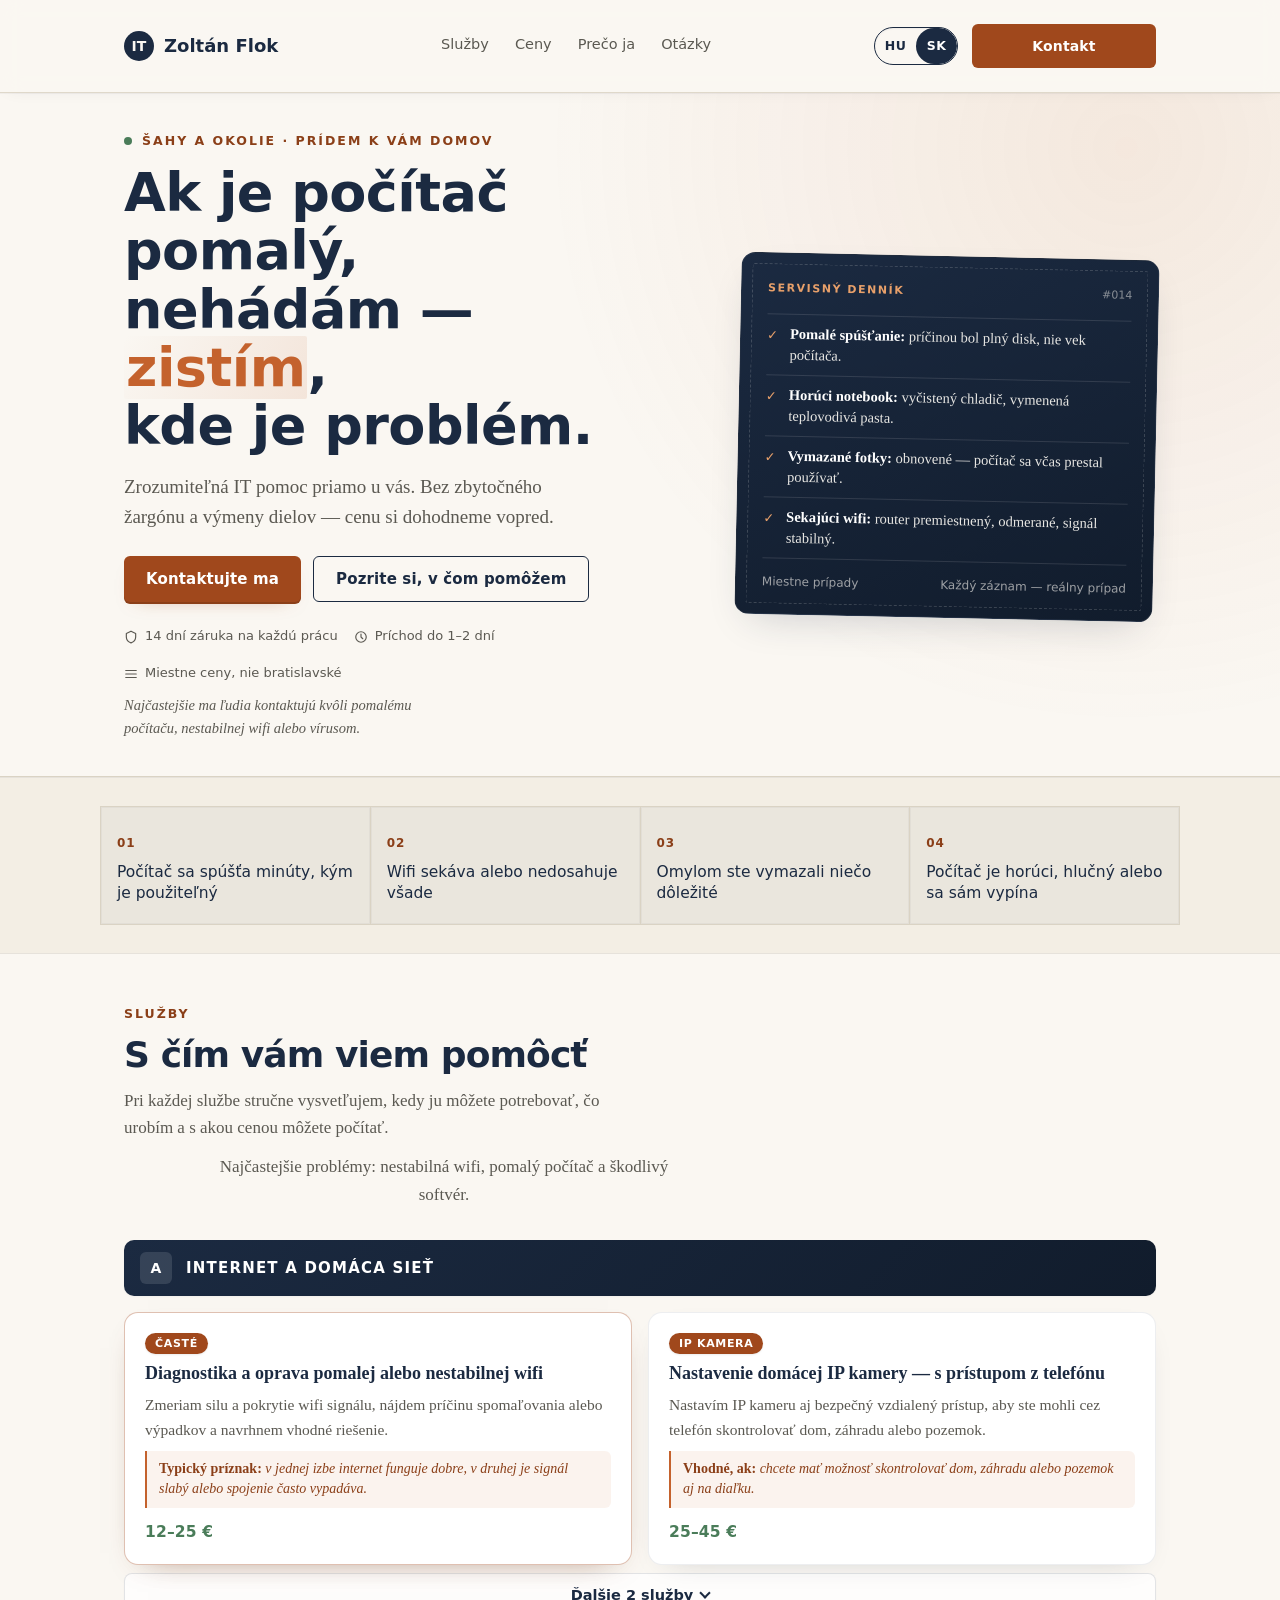
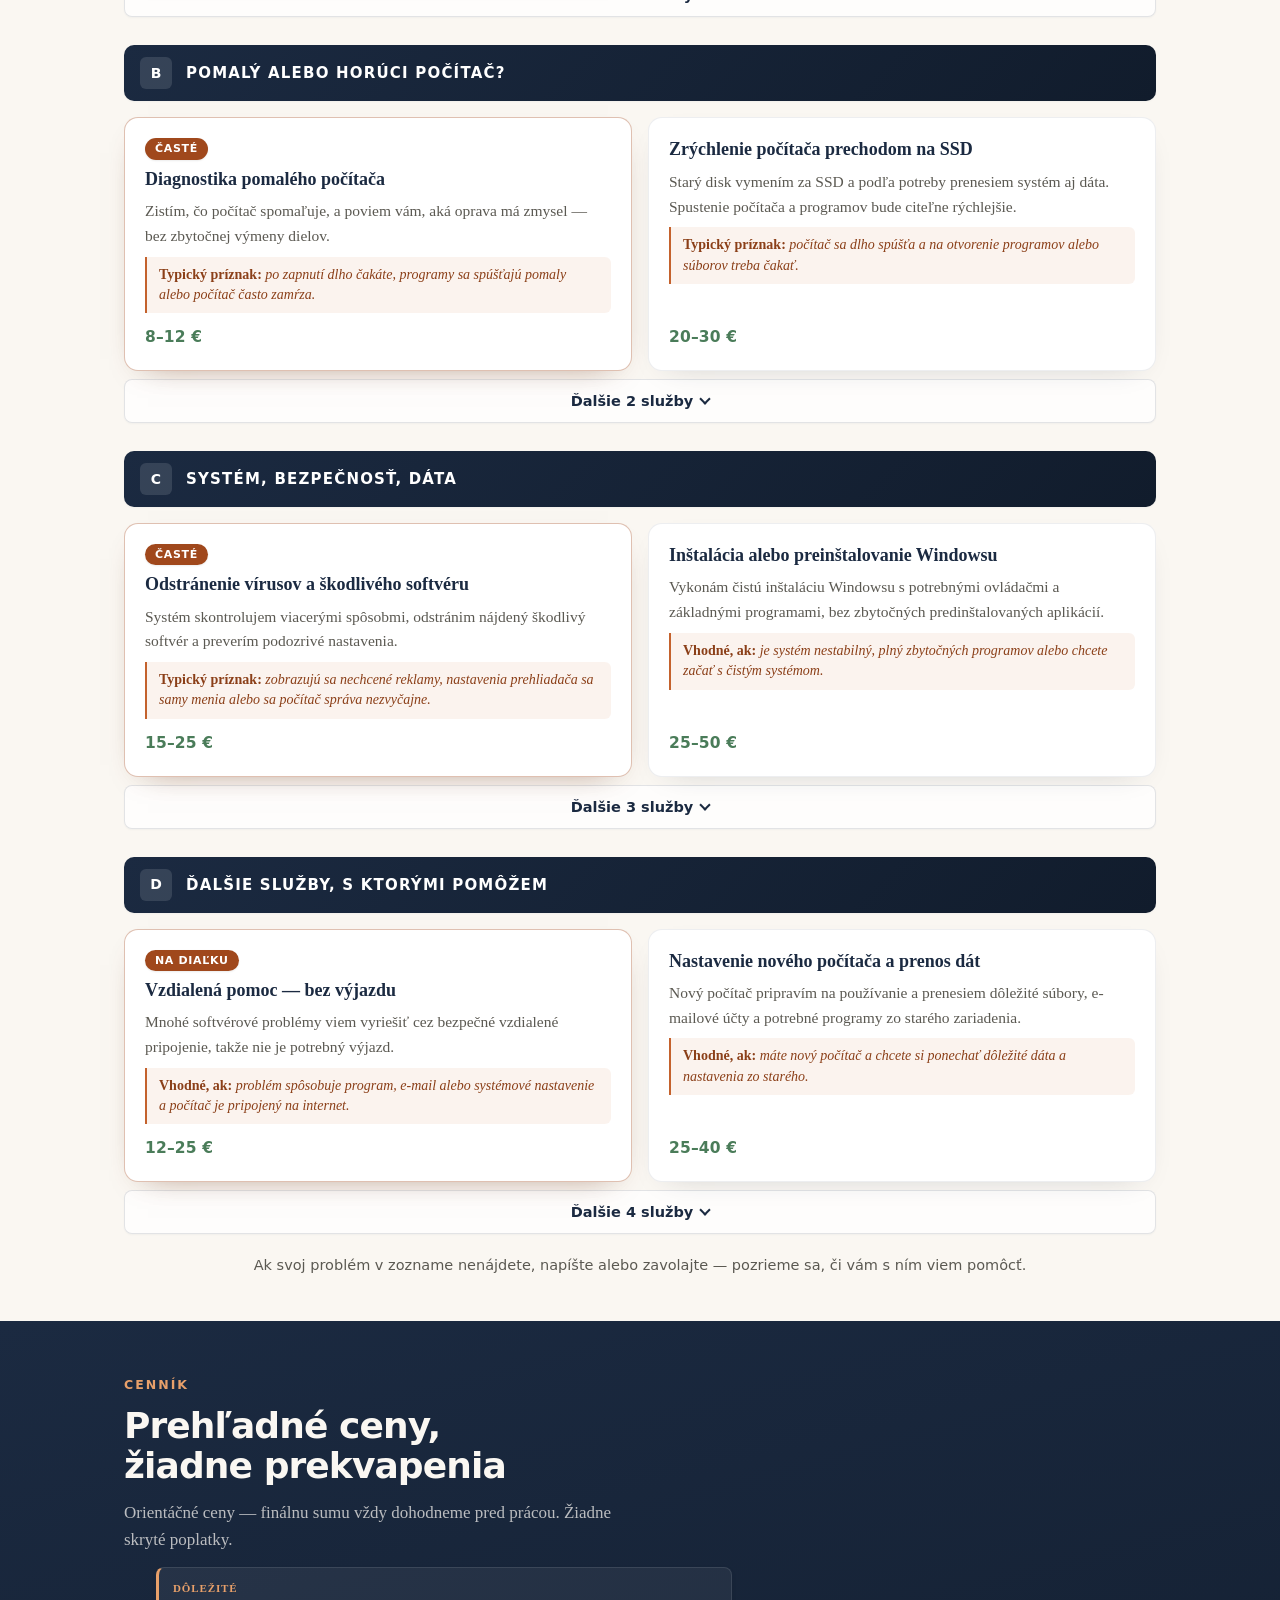
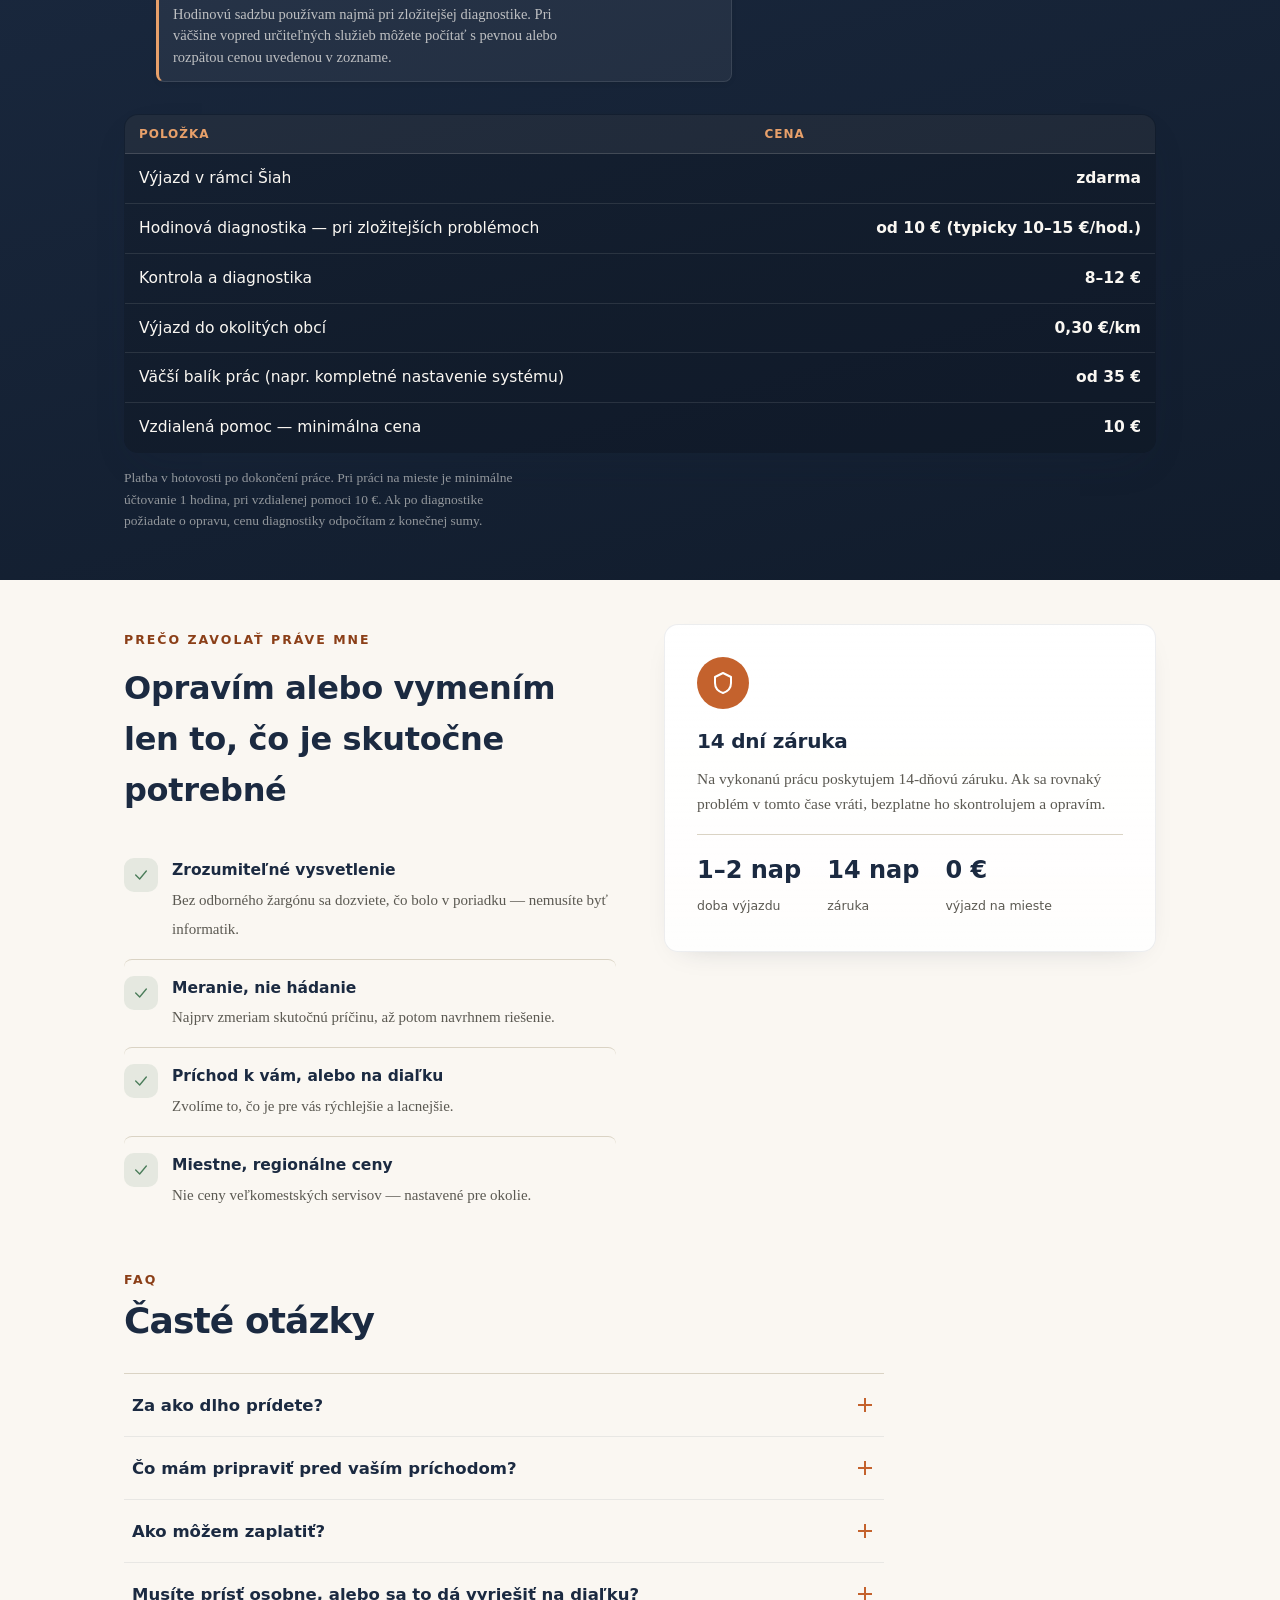
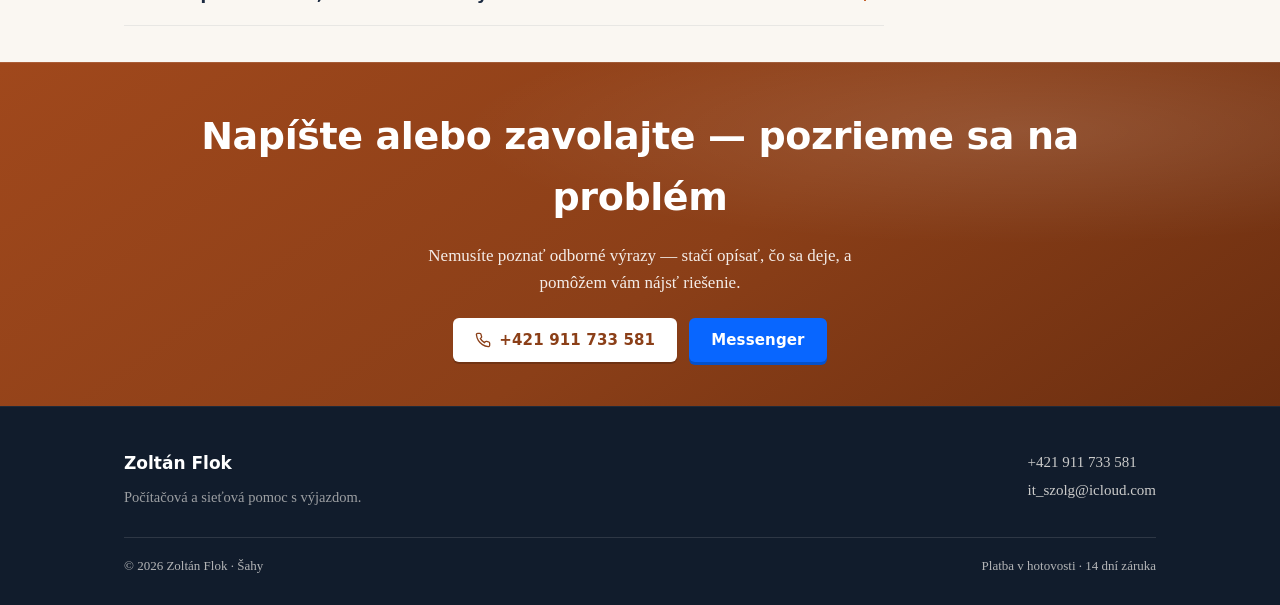
==== commit c05e863e: "Add files via upload" ====
--- a/sk/index.html
+++ b/sk/index.html
@@ -1,8 +1,10 @@
 <!DOCTYPE html>
+
 <html lang="sk">
 <head>
 <meta charset="utf-8"/>
 <meta content="width=device-width, initial-scale=1.0" name="viewport"/>
+<meta content="default-src 'none'; base-uri 'none'; object-src 'none'; script-src 'self' 'sha256-zfA3Ojp85oRho2cYGC8L04DZXVm6ozvsNUzTiS76k1Q='; script-src-attr 'none'; style-src 'self'; style-src-attr 'none'; img-src 'self' data:; font-src 'none'; connect-src 'none'; media-src 'none'; frame-src 'none'; worker-src 'none'; manifest-src 'none'; form-action 'none'; upgrade-insecure-requests" http-equiv="Content-Security-Policy"/>
 <title>Počítačová pomoc s výjazdom — Šahy a okolie</title>
 <meta content="Rýchla, zrozumiteľná IT pomoc v Šahách a okolí. Pomalý počítač, wifi problémy, obnova dát, kamerový systém — prídem k vám." name="description"/>
 <meta content="#1B2A41" name="theme-color"/>
@@ -93,7 +95,7 @@
 <div class="nav-actions">
 <div aria-label="Nyelv / Jazyk" class="lang-switch" role="group"><a class="lang-btn" href="../" hreflang="hu" lang="hu">HU</a><a aria-current="page" class="lang-btn" href="./" hreflang="sk" lang="sk">SK</a></div>
 <a aria-label="Kontakt — zavolať" class="nav-phone" href="tel:+421911733581">
-<svg aria-hidden="true" fill="none" height="18" viewbox="0 0 24 24" width="18" focusable="false"><path d="M22 16.92v3a2 2 0 01-2.18 2 19.79 19.79 0 01-8.63-3.07 19.5 19.5 0 01-6-6 19.79 19.79 0 01-3.07-8.67A2 2 0 014.11 2h3a2 2 0 012 1.72c.127.96.361 1.903.7 2.81a2 2 0 01-.45 2.11L8.09 9.91a16 16 0 006 6l1.27-1.27a2 2 0 012.11-.45c.907.339 1.85.573 2.81.7A2 2 0 0122 16.92z" stroke="currentColor" stroke-width="2"></path></svg>
+<svg aria-hidden="true" fill="none" focusable="false" height="18" viewbox="0 0 24 24" width="18"><path d="M22 16.92v3a2 2 0 01-2.18 2 19.79 19.79 0 01-8.63-3.07 19.5 19.5 0 01-6-6 19.79 19.79 0 01-3.07-8.67A2 2 0 014.11 2h3a2 2 0 012 1.72c.127.96.361 1.903.7 2.81a2 2 0 01-.45 2.11L8.09 9.91a16 16 0 006 6l1.27-1.27a2 2 0 012.11-.45c.907.339 1.85.573 2.81.7A2 2 0 0122 16.92z" stroke="currentColor" stroke-width="2"></path></svg>
 </a>
 <a class="nav-cta" href="#foglalas">Kontakt</a>
 </div>
@@ -108,8 +110,8 @@
 <span aria-hidden="true" class="dot"></span>
 <span class="eyebrow">Šahy a okolie · Prídem k vám domov</span>
 </div>
-<h1>Ak je počítač pomalý,<br/>nič <em>nehádame</em> —<br/>zmeriame, kde je problém.</h1>
-<p class="hero-sub">Zrozumiteľná IT pomoc s výjazdom. Bez žargónu, bez zbytočnej výmeny — vopred dohodnutá cena.</p>
+<h1>Ak je počítač pomalý,<br/>nehádám — <em>zistím</em>,<br/>kde je problém.</h1>
+<p class="hero-sub">Zrozumiteľná IT pomoc priamo u vás. Bez zbytočného žargónu a výmeny dielov — cenu si dohodneme vopred.</p>
 <div class="hero-ctas">
 <a class="btn btn-primary" href="#foglalas">Kontaktujte ma</a>
 <a class="btn btn-ghost" href="#szolgaltatasok">Pozrite si, v čom pomôžem</a>
@@ -119,7 +121,7 @@
 <span><svg aria-hidden="true" fill="none" focusable="false" height="14" viewbox="0 0 24 24" width="14"><circle cx="12" cy="12" r="9" stroke="currentColor" stroke-width="2"></circle><path d="M12 7v5l3 3" stroke="currentColor" stroke-width="2"></path></svg> <span>Príchod do 1–2 dní</span></span>
 <span><svg aria-hidden="true" fill="none" focusable="false" height="14" viewbox="0 0 24 24" width="14"><path d="M3 12h18M3 6h18M3 18h18" stroke="currentColor" stroke-width="2"></path></svg> <span>Miestne ceny, nie bratislavské</span></span>
 </div>
-<p class="hero-common">Najčastejšie píšu kvôli pomalému PC alebo wifi.</p>
+<p class="hero-common">Najčastejšie ma ľudia kontaktujú kvôli pomalému počítaču, nestabilnej wifi alebo vírusom.</p>
 </div>
 <div class="logcard">
 <div class="logcard-head">
@@ -165,9 +167,9 @@
 <div class="wrap">
 <div class="section-head">
 <span class="eyebrow">Služby</span>
-<h2>V čom viem pomôcť</h2>
-<p>Pri každej položke nájdete, podľa čoho spoznáte, že práve toto je váš problém — a koľko bude stáť riešenie. Žiadne prekvapenia.</p>
-<p class="svc-hint">Najčastejšie: wifi, pomalý PC, vírusy.</p>
+<h2>S čím vám viem pomôcť</h2>
+<p>Pri každej službe stručne vysvetľujem, kedy ju môžete potrebovať, čo urobím a s akou cenou môžete počítať.</p>
+<p class="svc-hint">Najčastejšie problémy: nestabilná wifi, pomalý počítač a škodlivý softvér.</p>
 </div>
 <!-- Cat A -->
 <div class="cat">
@@ -175,29 +177,29 @@
 <div class="svc-grid">
 <div class="svc featured">
 <span class="svc-badge">Časté</span>
-<h4>Oprava pomalého alebo sekajúceho wifi</h4>
-<p class="desc">Zmeriam silu signálu v byte a na základe toho poviem skutočnú príčinu — nič nehádam.</p>
-<p class="symptom"><b>Podľa čoho to spoznáte:</b> v jednej izbe je internet v poriadku, v druhej sa sotva čo načíta.</p>
+<h4>Diagnostika a oprava pomalej alebo nestabilnej wifi</h4>
+<p class="desc">Zmeriam silu a pokrytie wifi signálu, nájdem príčinu spomaľovania alebo výpadkov a navrhnem vhodné riešenie.</p>
+<p class="symptom"><b>Typický príznak:</b> v jednej izbe internet funguje dobre, v druhej je signál slabý alebo spojenie často vypadáva.</p>
 <div class="svc-price">12–25 €</div>
 </div>
 <div class="svc">
 <span class="svc-badge">IP kamera</span>
-<h4>Kamera domov — pozreteľná z telefónu</h4>
-<p class="desc">Nastavím kameru tak, aby ste z telefónu videli, čo sa deje doma alebo na pozemku — bezpečne, nie s továrenskými slabými nastaveniami.</p>
-<p class="symptom"><b>Podľa čoho to spoznáte:</b> chcete vedieť, čo sa deje doma alebo na záhrade, keď tam nie ste.</p>
+<h4>Nastavenie domácej IP kamery — s prístupom z telefónu</h4>
+<p class="desc">Nastavím IP kameru aj bezpečný vzdialený prístup, aby ste mohli cez telefón skontrolovať dom, záhradu alebo pozemok.</p>
+<p class="symptom"><b>Vhodné, ak:</b> chcete mať možnosť skontrolovať dom, záhradu alebo pozemok aj na diaľku.</p>
 <div class="svc-price">25–45 €</div>
 </div>
-<div class="svc-extra-wrap" hidden="" aria-hidden="true" id="svc-extra-1">
-<div class="svc svc-extra">
-<h4>Domáci Netflix — filmy na jednom mieste</h4>
-<p class="desc">Vlastný, jednoduchý „domáci Netflix“: filmy na jednom mieste, na TV, telefóne aj notebooku — bez mesačného poplatku.</p>
-<p class="symptom"><b>Podľa čoho to spoznáte:</b> filmy máte na CD, USB a viacerých PC a stále ich hľadáte.</p>
+<div aria-hidden="true" class="svc-extra-wrap" hidden="" id="svc-extra-1">
+<div class="svc svc-extra">
+<h4>Vlastná domáca videotéka</h4>
+<p class="desc">Vaše filmy a videá na jednom mieste, jednoducho dostupné z TV, telefónu alebo počítača — bez ďalšieho predplatného streamovacej služby.</p>
+<p class="symptom"><b>Vhodné, ak:</b> máte filmy a videá roztrúsené na viacerých zariadeniach a chcete ich mať dostupné z jedného miesta.</p>
 <div class="svc-price">25–45 €</div>
 </div>
 <div class="svc svc-extra">
-<h4>Spoločný priečinok pre rodinu — bez mesačného poplatku</h4>
-<p class="desc">Domáce spoločné úložisko: fotky a dokumenty na jednom mieste, každý zo svojho telefónu alebo PC — bez poplatku za cloud.</p>
-<p class="symptom"><b>Podľa čoho to spoznáte:</b> rodinné fotky posielate mailom alebo na USB a niekto ich vždy nevie nájsť.</p>
+<h4>Spoločné rodinné úložisko — bez mesačného poplatku</h4>
+<p class="desc">Nastavím spoločné domáce úložisko pre fotografie a dokumenty, ku ktorému sa rodina dostane z viacerých zariadení — bez ďalšieho cloudového predplatného.</p>
+<p class="symptom"><b>Vhodné, ak:</b> máte rodinné fotografie a dokumenty roztrúsené v telefónoch, počítačoch alebo na USB kľúčoch.</p>
 <div class="svc-price">15–35 €</div>
 </div>
 </div>
@@ -210,28 +212,28 @@
 <div class="svc-grid">
 <div class="svc featured">
 <span class="svc-badge">Časté</span>
-<h4>Prečo je počítač pomalý? — Rýchla diagnostika</h4>
-<p class="desc">Zmeriam, čo spôsobuje spomalenie, a úprimne poviem, či sa oplatí do toho investovať.</p>
-<p class="symptom"><b>Podľa čoho to spoznáte:</b> po zapnutí trvá minúty, kým je počítač použiteľný, alebo sa neustále točí koliesko načítavania.</p>
+<h4>Diagnostika pomalého počítača</h4>
+<p class="desc">Zistím, čo počítač spomaľuje, a poviem vám, aká oprava má zmysel — bez zbytočnej výmeny dielov.</p>
+<p class="symptom"><b>Typický príznak:</b> po zapnutí dlho čakáte, programy sa spúšťajú pomaly alebo počítač často zamŕza.</p>
 <div class="svc-price">8–12 €</div>
 </div>
 <div class="svc">
-<h4>Zrýchlenie výmenou za SSD</h4>
-<p class="desc">Namiesto pomalého disku dám SSD. Programy a súbory ostanú — štart a otváranie budú citeľne rýchlejšie.</p>
-<p class="symptom"><b>Podľa čoho to spoznáte:</b> počítač minúty štartuje alebo otvára programy — kedysi to tak nebolo.</p>
+<h4>Zrýchlenie počítača prechodom na SSD</h4>
+<p class="desc">Starý disk vymením za SSD a podľa potreby prenesiem systém aj dáta. Spustenie počítača a programov bude citeľne rýchlejšie.</p>
+<p class="symptom"><b>Typický príznak:</b> počítač sa dlho spúšťa a na otvorenie programov alebo súborov treba čakať.</p>
 <div class="svc-price">20–30 €</div>
 </div>
-<div class="svc-extra-wrap" hidden="" aria-hidden="true" id="svc-extra-2">
-<div class="svc svc-extra">
-<h4>Odprášenie, ak je PC horúci alebo hlučný</h4>
-<p class="desc">Vyčistím prach z chladenia a dám chladenie do poriadku. Menej hluku, nižšia teplota — merateľne.</p>
-<p class="symptom"><b>Podľa čoho to spoznáte:</b> PC hlasno hučí už pri bežnom prehliadaní, alebo sa sám vypína od prehriatia.</p>
+<div aria-hidden="true" class="svc-extra-wrap" hidden="" id="svc-extra-2">
+<div class="svc svc-extra">
+<h4>Vnútorné čistenie a údržba chladenia</h4>
+<p class="desc">Vyčistím ventilátory a chladiaci systém, podľa potreby vymením teplovodivú pastu. Výsledkom môže byť nižšia teplota a tichší chod.</p>
+<p class="symptom"><b>Typický príznak:</b> počítač je hlučný aj pri bežnom používaní, silno sa prehrieva alebo sa nečakane vypína.</p>
 <div class="svc-price">15–25 €</div>
 </div>
 <div class="svc svc-extra">
-<h4>Čistenie klávesnice a obrazovky</h4>
-<p class="desc">Rýchle, dôkladné čistenie pre pohodlnejšie a hygienickejšie každodenné používanie.</p>
-<p class="symptom"><b>Podľa čoho to spoznáte:</b> klávesnica lepí, sú v nej omrvinky, na obrazovke sú odtlačky prstov.</p>
+<h4>Čistenie klávesnice a displeja</h4>
+<p class="desc">Šetrné vonkajšie čistenie pre pohodlnejšie a hygienickejšie každodenné používanie.</p>
+<p class="symptom"><b>Vhodné, ak:</b> je klávesnica znečistená alebo lepí a displej je plný šmúh či odtlačkov.</p>
 <div class="svc-price">8–12 €</div>
 </div>
 </div>
@@ -244,34 +246,34 @@
 <div class="svc-grid">
 <div class="svc featured">
 <span class="svc-badge">Časté</span>
-<h4>Odstránenie vírusov</h4>
-<p class="desc">Kontrola viacerými nástrojmi naraz — nie len jedna rýchla kontrola.</p>
-<p class="symptom"><b>Podľa čoho to spoznáte:</b> vyskakujú čudné reklamné okná, alebo sa vám sama zmenila domovská stránka v prehliadači.</p>
+<h4>Odstránenie vírusov a škodlivého softvéru</h4>
+<p class="desc">Systém skontrolujem viacerými spôsobmi, odstránim nájdený škodlivý softvér a preverím podozrivé nastavenia.</p>
+<p class="symptom"><b>Typický príznak:</b> zobrazujú sa nechcené reklamy, nastavenia prehliadača sa samy menia alebo sa počítač správa nezvyčajne.</p>
 <div class="svc-price">15–25 €</div>
 </div>
 <div class="svc">
-<h4>Inštalácia / preinštalácia Windows</h4>
-<p class="desc">Čistá inštalácia systému: stabilný, prehľadný, s programami, ktoré potrebujete. Nie továrenský stav plný zbytočností.</p>
-<p class="symptom"><b>Podľa čoho to spoznáte:</b> systém je pomalý, plný zbytočných programov, alebo starý PC chcete znova používať.</p>
+<h4>Inštalácia alebo preinštalovanie Windowsu</h4>
+<p class="desc">Vykonám čistú inštaláciu Windowsu s potrebnými ovládačmi a základnými programami, bez zbytočných predinštalovaných aplikácií.</p>
+<p class="symptom"><b>Vhodné, ak:</b> je systém nestabilný, plný zbytočných programov alebo chcete začať s čistým systémom.</p>
 <div class="svc-price">25–50 €</div>
 </div>
-<div class="svc-extra-wrap" hidden="" aria-hidden="true" id="svc-extra-3">
-<div class="svc svc-extra">
-<h4>Porriadok v heslách</h4>
-<p class="desc">Pomôžem, aby ste nemali všade rovnaké heslo, a banka / e-mail dostali silnejšiu ochranu.</p>
-<p class="symptom"><b>Podľa čoho to spoznáte:</b> všade rovnaké heslo, alebo si nepamätáte, kedy ste ho naposledy menili.</p>
+<div aria-hidden="true" class="svc-extra-wrap" hidden="" id="svc-extra-3">
+<div class="svc svc-extra">
+<h4>Heslá a zabezpečenie účtov</h4>
+<p class="desc">Pomôžem nastaviť bezpečnejšie heslá, správcu hesiel a tam, kde je to možné, aj dvojfaktorové overenie pre dôležité účty.</p>
+<p class="symptom"><b>Vhodné, ak:</b> používate rovnaké heslo na viacerých miestach alebo sa vám ťažko orientuje v prihlasovacích údajoch.</p>
 <div class="svc-price">10–15 €</div>
 </div>
 <div class="svc svc-extra">
-<h4>Obnovenie vymazaných súborov</h4>
-<p class="desc">Čím skôr zavoláte, tým väčšia šanca — práve to rozhoduje medzi úspešnou obnovou a navždy stratenými dátami.</p>
-<p class="symptom"><b>Podľa čoho to spoznáte:</b> omylom ste vymazali priečinok, alebo ste naformátovali USB kľúč pred zálohovaním.</p>
+<h4>Obnova vymazaných súborov</h4>
+<p class="desc">Čím skôr prestanete zariadenie používať a požiadate o pomoc, tým väčšia je šanca na úspešnú obnovu vymazaných súborov.</p>
+<p class="symptom"><b>Typický prípad:</b> omylom ste vymazali súbory alebo priečinok, prípadne ste pred zálohovaním naformátovali úložisko.</p>
 <div class="svc-price">15–35 €</div>
 </div>
 <div class="svc svc-extra">
-<h4>Automatické zálohovanie</h4>
-<p class="desc">Nastavíme raz, potom to beží samo — s otestovaním, že to naozaj funguje.</p>
-<p class="symptom"><b>Podľa čoho to spoznáte:</b> ak by sa vám počítač teraz pokazil, prišli by ste o všetky dôležité súbory.</p>
+<h4>Nastavenie automatického zálohovania</h4>
+<p class="desc">Nastavím automatické zálohovanie a skúšobnou obnovou overím, že záloha bude v prípade potreby skutočne použiteľná.</p>
+<p class="symptom"><b>Vhodné, ak:</b> nechcete pri poruche alebo náhodnom vymazaní prísť o dôležité súbory.</p>
 <div class="svc-price">12–25 €</div>
 </div>
 </div>
@@ -284,47 +286,47 @@
 <div class="svc-grid">
 <div class="svc featured">
 <span class="svc-badge">Na diaľku</span>
-<h4>Pomoc na diaľku, bez návštevy</h4>
-<p class="desc">Veľa softvérových problémov sa dá vyriešiť na diaľku, s vaším súhlasom — je to pre vás aj lacnejšie.</p>
-<p class="symptom"><b>Podľa čoho to spoznáte:</b> treba opraviť menšie nastavenie a nechcete kvôli tomu čakať na návštevu.</p>
+<h4>Vzdialená pomoc — bez výjazdu</h4>
+<p class="desc">Mnohé softvérové problémy viem vyriešiť cez bezpečné vzdialené pripojenie, takže nie je potrebný výjazd.</p>
+<p class="symptom"><b>Vhodné, ak:</b> problém spôsobuje program, e-mail alebo systémové nastavenie a počítač je pripojený na internet.</p>
 <div class="svc-price">12–25 €</div>
 </div>
 <div class="svc">
-<h4>Nový počítač so starými dátami</h4>
-<p class="desc">Nový počítač pripravím na používanie: súbory, dôležité programy, e-mail — prídu zo starého, netreba od nuly.</p>
-<p class="symptom"><b>Podľa čoho to spoznáte:</b> nový PC už máte, ale neviete, ako preniesť staré veci.</p>
+<h4>Nastavenie nového počítača a prenos dát</h4>
+<p class="desc">Nový počítač pripravím na používanie a prenesiem dôležité súbory, e-mailové účty a potrebné programy zo starého zariadenia.</p>
+<p class="symptom"><b>Vhodné, ak:</b> máte nový počítač a chcete si ponechať dôležité dáta a nastavenia zo starého.</p>
 <div class="svc-price">25–40 €</div>
 </div>
-<div class="svc-extra-wrap" hidden="" aria-hidden="true" id="svc-extra-4">
-<div class="svc svc-extra">
-<h4>Uvedenie tlačiarne do prevádzky</h4>
-<p class="desc">Často nie je na vine samotná tlačiareň, ale zastaraný ovládač.</p>
-<p class="symptom"><b>Podľa čoho to spoznáte:</b> nová tlačiareň sa nepripája, alebo tá stará zrazu odmieta tlačiť.</p>
+<div aria-hidden="true" class="svc-extra-wrap" hidden="" id="svc-extra-4">
+<div class="svc svc-extra">
+<h4>Inštalácia a nastavenie tlačiarne</h4>
+<p class="desc">Nainštalujem a nastavím tlačiareň, skontrolujem pripojenie, ovládače aj nastavenia tlače.</p>
+<p class="symptom"><b>Typický príznak:</b> tlačiareň sa nepripojí, zobrazuje stav offline alebo z počítača nemožno tlačiť.</p>
 <div class="svc-price">8–15 €</div>
 </div>
 <div class="svc svc-extra">
-<h4>Nastavenie a upratanie e-mailu</h4>
-<p class="desc">Zmena účtu, presun starých správ, filtrovanie spamu.</p>
-<p class="symptom"><b>Podľa čoho to spoznáte:</b> nazbieralo sa toľko zbytočných správ, že nenájdete tie dôležité.</p>
+<h4>Nastavenie a usporiadanie e-mailu</h4>
+<p class="desc">Nastavím e-mailový účet, pomôžem s presunom starých správ a nastavím filtrovanie nevyžiadanej pošty.</p>
+<p class="symptom"><b>Vhodné, ak:</b> chcete e-mail používať na novom zariadení, meníte účet alebo sa v doručenej pošte ťažko orientujete.</p>
 <div class="svc-price">10–20 €</div>
 </div>
 <div class="svc svc-extra">
 <h4>Digitalizácia starých fotografií</h4>
-<p class="desc">Bezpečný prevod papierových fotiek, CD a kariet do digitálnej podoby, kým sa nepokazia.</p>
-<p class="symptom"><b>Podľa čoho to spoznáte:</b> doma máte škatuľu starých fotiek alebo zásuvku CD, ktoré ste roky nevideli.</p>
+<p class="desc">Digitalizácia papierových fotografií a uloženie obsahu CD či pamäťových kariet, aby zostali spomienky bezpečne zachované.</p>
+<p class="symptom"><b>Vhodné, ak:</b> chcete staré fotografie alebo nosiče uchovať v digitálnej podobe a mať ich dostupné aj v počítači.</p>
 <div class="svc-price">20–40 €</div>
 </div>
 <div class="svc svc-extra">
-<h4>Mesačná / štvrťročná údržba</h4>
-<p class="desc">Pravidelná kontrola: aktualizácie, základný poriadok, krátka prehliadka — aby sa problém neukázal, až keď PC nejde.</p>
-<p class="symptom"><b>Podľa čoho to spoznáte:</b> radšej predídete problémom, než volať, keď už nič nejde.</p>
+<h4>Pravidelná údržba počítača</h4>
+<p class="desc">Pravidelne skontrolujem aktualizácie, voľné miesto a základný stav systému, aby sa problémy odhalili skôr, než počítač prestane fungovať.</p>
+<p class="symptom"><b>Vhodné, ak:</b> chcete problémom predchádzať a mať počítač pravidelne skontrolovaný.</p>
 <div class="svc-price">10–15 €/mes.</div>
 </div>
 </div>
 </div>
 <button aria-controls="svc-extra-4" aria-expanded="false" class="svc-toggle" type="button"><span class="svc-toggle-label-more"><span>Ďalšie</span> 4 <span>služby</span></span><span class="svc-toggle-label-less" hidden="">Zobraziť menej</span><span aria-hidden="true" class="svc-toggle-ico"></span></button>
 </div>
-<p class="more-note">Ak potrebujete niečo iné, čo tu nie je uvedené — jednoducho napíšte alebo zavolajte, takmer isto pomôžem aj s tým.</p>
+<p class="more-note">Ak svoj problém v zozname nenájdete, napíšte alebo zavolajte — pozrieme sa, či vám s ním viem pomôcť.</p>
 </div>
 </section>
 <!-- PRICING -->
@@ -336,7 +338,7 @@
 <p>Orientáčné ceny — finálnu sumu vždy dohodneme pred prácou. Žiadne skryté poplatky.</p>
 <aside class="price-why" role="note">
 <span class="price-why-label">Dôležité</span>
-<p>Hodinová sadzba len vtedy, keď poruchu vopred nevieme odhadnúť. Wifi, inštalácia, tlačiareň a podobné práce majú pevnú cenu v zozname.</p>
+<p>Hodinovú sadzbu používam najmä pri zložitejšej diagnostike. Pri väčšine vopred určiteľných služieb môžete počítať s pevnou alebo rozpätou cenou uvedenou v zozname.</p>
 </aside>
 </div>
 <table class="price-table">
@@ -345,14 +347,14 @@
 </thead>
 <tbody>
 <tr><td>Výjazd v rámci Šiah</td><td>zdarma</td></tr>
-<tr><td>Hodinová sadzba — ak poruchu vopred nevidno</td><td>od 10 € (typicky 10–15 €/hod.)</td></tr>
-<tr><td>Kontrola — započíta sa do opravy</td><td>8–12 €</td></tr>
+<tr><td>Hodinová diagnostika — pri zložitejších problémoch</td><td>od 10 € (typicky 10–15 €/hod.)</td></tr>
+<tr><td>Kontrola a diagnostika</td><td>8–12 €</td></tr>
 <tr><td>Výjazd do okolitých obcí</td><td>0,30 €/km</td></tr>
-<tr><td>Väčší balík (napr. kompletná obnova)</td><td>od 35–55 €</td></tr>
-<tr><td>Pomoc na diaľku (minimum)</td><td>10 €</td></tr>
+<tr><td>Väčší balík prác (napr. kompletné nastavenie systému)</td><td>od 35 €</td></tr>
+<tr><td>Vzdialená pomoc — minimálna cena</td><td>10 €</td></tr>
 </tbody>
 </table>
-<p class="price-note">Hotovosť po práci na mieste. Výjazd: minimum 1 hodina. Na diaľku: minimum 10 €. Miestne ceny — nie bratislavský servis. Ak po kontrole chcete opravu, kontrolu započítam.</p>
+<p class="price-note">Platba v hotovosti po dokončení práce. Pri práci na mieste je minimálne účtovanie 1 hodina, pri vzdialenej pomoci 10 €. Ak po diagnostike požiadate o opravu, cenu diagnostiky odpočítam z konečnej sumy.</p>
 </div>
 </section>
 <!-- WHY + GUARANTEE -->
@@ -360,7 +362,7 @@
 <div class="wrap why-grid">
 <div>
 <span class="eyebrow">Prečo zavolať práve mne</span>
-<h2 class="why-title">Nevnucujem nič, čo nepotrebujete</h2>
+<h2 class="why-title">Opravím alebo vymením len to, čo je skutočne potrebné</h2>
 <ul class="why-list">
 <li>
 <span class="ico"><svg aria-hidden="true" fill="none" focusable="false" height="16" viewbox="0 0 24 24" width="16"><path d="M4 12l6 6L20 6" stroke="currentColor" stroke-linecap="round" stroke-width="2"></path></svg></span>
@@ -385,7 +387,7 @@
 <svg aria-hidden="true" fill="none" focusable="false" height="24" viewbox="0 0 24 24" width="24"><path d="M12 2L4 6v6c0 5 3.5 8.5 8 10 4.5-1.5 8-5 8-10V6l-8-4z" stroke="#fff" stroke-width="2"></path></svg>
 </div>
 <h3>14 dní záruka</h3>
-<p>Na každú vykonanú prácu poskytujem záruku. Ak sa rovnaká chyba vráti, opravím ju bezplatne.</p>
+<p>Na vykonanú prácu poskytujem 14-dňovú záruku. Ak sa rovnaký problém v tomto čase vráti, bezplatne ho skontrolujem a opravím.</p>
 <div class="guarantee-stats">
 <div><b>1–2 nap</b><span>doba výjazdu</span></div>
 <div><b>14 nap</b><span>záruka</span></div>
@@ -411,7 +413,7 @@
 </div>
 <div class="faq-item">
 <button aria-controls="faq-a2" aria-expanded="false" class="faq-q" id="faq-q2" type="button">
-<span>Čo mám pripraviť pred vašim príchodom?</span>
+<span>Čo mám pripraviť pred vaším príchodom?</span>
 <span aria-hidden="true" class="plus"></span>
 </button>
 <div aria-hidden="true" aria-labelledby="faq-q2" class="faq-a" id="faq-a2" role="region"><div class="faq-a-inner"><p>Stačí, aby bol počítač zapnuteľný a dostupný. Heslo si vypýtam len ak je to pre danú prácu nevyhnutné.</p></div></div>
@@ -436,11 +438,11 @@
 <!-- CTA BAND -->
 <section class="cta-band" id="foglalas">
 <div class="wrap">
-<h2>Napíšte — pozrieme, v čom je problém</h2>
-<p>Nepotrebujete odborný žargón — stačí opísať, čo pozorujete, a o zvyšok sa postarám ja.</p>
+<h2>Napíšte alebo zavolajte — pozrieme sa na problém</h2>
+<p>Nemusíte poznať odborné výrazy — stačí opísať, čo sa deje, a pomôžem vám nájsť riešenie.</p>
 <div class="cta-actions">
 <a class="btn btn-primary" href="tel:+421911733581">
-<svg aria-hidden="true" fill="none" height="16" viewbox="0 0 24 24" width="16" focusable="false"><path d="M22 16.92v3a2 2 0 01-2.18 2 19.79 19.79 0 01-8.63-3.07 19.5 19.5 0 01-6-6 19.79 19.79 0 01-3.07-8.67A2 2 0 014.11 2h3a2 2 0 012 1.72c.127.96.361 1.903.7 2.81a2 2 0 01-.45 2.11L8.09 9.91a16 16 0 006 6l1.27-1.27a2 2 0 012.11-.45c.907.339 1.85.573 2.81.7A2 2 0 0122 16.92z" stroke="currentColor" stroke-width="2"></path></svg>
+<svg aria-hidden="true" fill="none" focusable="false" height="16" viewbox="0 0 24 24" width="16"><path d="M22 16.92v3a2 2 0 01-2.18 2 19.79 19.79 0 01-8.63-3.07 19.5 19.5 0 01-6-6 19.79 19.79 0 01-3.07-8.67A2 2 0 014.11 2h3a2 2 0 012 1.72c.127.96.361 1.903.7 2.81a2 2 0 01-.45 2.11L8.09 9.91a16 16 0 006 6l1.27-1.27a2 2 0 012.11-.45c.907.339 1.85.573 2.81.7A2 2 0 0122 16.92z" stroke="currentColor" stroke-width="2"></path></svg>
 <span>+421 911 733 581</span>
 </a>
 <a class="btn btn-ms" href="https://m.me/zoltanflok" rel="noopener noreferrer" target="_blank">Messenger</a>
--- a/style.min.css
+++ b/style.min.css
@@ -1 +1 @@
-:root{--navy:#1B2A41;--navy-deep:#111c2c;--rust:#C4622D;--rust-dark:#8B3F18;--rust-btn:#A0481C;--rust-on-dark:#E8A06A;--cream:#FAF7F2;--paper:#F3EEE4;--ink:#2A2A28;--ink-soft:#5b5952;--green:#4A7C59;--line:#DAD3C4;--line-soft:rgba(27,42,65,0.08);--surface:#FFFFFF;--surface-soft:rgba(255,255,255,0.72);--accent-soft:rgba(196,98,45,0.08);--success-soft:rgba(74,124,89,0.12);--font-body:Georgia,Cambria,"Times New Roman",Times,serif;--font-ui:system-ui,-apple-system,BlinkMacSystemFont,"Segoe UI",Roboto,Helvetica,Arial,sans-serif;--space-1:4px;--space-2:8px;--space-3:12px;--space-4:16px;--space-5:20px;--space-6:24px;--space-7:32px;--space-8:40px;--space-9:48px;--space-10:64px;--content-width:1080px;--page-padding:24px;--page-padding-mobile:16px;--section-space:44px;--section-space-mobile:36px;--radius-xs:3px;--radius-sm:6px;--radius:8px;--radius-md:10px;--radius-lg:14px;--radius-pill:999px;--shadow-sm:0 1px 2px rgba(27,42,65,0.04);--shadow-md:0 8px 24px -12px rgba(27,42,65,0.14);--shadow-lg:0 16px 40px -16px rgba(27,42,65,0.22);--shadow-card:0 10px 30px -20px rgba(27,42,65,0.28);--shadow-card-hover:0 18px 40px -22px rgba(27,42,65,0.34);--transition-fast:150ms ease;--transition-base:200ms ease;--mobile-contact-height:56px}*,*::before,*::after{box-sizing:border-box;margin:0;padding:0}html{scroll-behavior:smooth;scroll-padding-top:88px;-webkit-text-size-adjust:100%;text-size-adjust:100%}body{min-height:100vh;min-height:100dvh}section[id]{scroll-margin-top:88px}body{background:var(--cream);color:var(--ink);font-family:var(--font-body);font-size:18px;line-height:1.6;-webkit-font-smoothing:antialiased}h1,h2,h3{font-family:var(--font-ui);color:var(--navy);letter-spacing:-0.01em}h1,h2,h3,nav,button,.btn{font-family:var(--font-ui)}.nav-cta,.btn,.tag,.eyebrow,th{font-family:var(--font-ui);line-height:1.2}.btn,.nav-cta{min-height:44px;display:inline-flex;align-items:center;justify-content:center;box-sizing:border-box}a{color:inherit}img{max-width:100%;display:block}.wrap{width:100%;max-width:var(--content-width);margin-inline:auto;padding-inline:var(--page-padding)}.eyebrow{display:inline-block;font-family:var(--font-ui);font-size:12.5px;letter-spacing:0.16em;text-transform:uppercase;color:var(--rust-dark);font-weight:600}.skip-link{position:absolute;left:-999px;top:0;background:var(--navy);color:#fff;padding:10px 16px;z-index:200}.skip-link:focus{left:12px;top:12px}header{position:sticky;top:0;z-index:100;background:rgba(250,247,242,0.88);-webkit-backdrop-filter:blur(10px) saturate(1.2);backdrop-filter:blur(10px) saturate(1.2);border-bottom:1px solid rgba(218,211,196,0.85);box-shadow:0 1px 0 rgba(27,42,65,0.04),0 4px 16px -8px rgba(27,42,65,0.08)}.nav{display:grid;grid-template-columns:minmax(140px,auto) 1fr minmax(220px,auto);align-items:center;column-gap:var(--space-6);width:100%;max-width:var(--content-width);margin-inline:auto;padding:var(--space-6) var(--page-padding)}.brand{display:flex;align-items:center;gap:10px;font-family:var(--font-ui);font-size:18px;font-weight:700;color:var(--navy);text-decoration:none}.brand-mark{display:flex;align-items:center;justify-content:center;flex:none;width:30px;height:30px;border-radius:50%;background:var(--navy);color:var(--cream);font-size:14px;font-weight:700}.nav-links{display:flex;justify-self:center;min-width:0;gap:26px;font-family:var(--font-ui);font-size:14.5px;font-weight:500}.nav-links a{color:var(--ink-soft);text-decoration:none;border-bottom:1px solid transparent;padding-bottom:2px;transition:color var(--transition-fast),border-color var(--transition-fast)}.nav-links a:hover{color:var(--navy);border-color:var(--rust)}.nav-actions{display:flex;align-items:center;gap:14px}.nav-cta{min-width:11.5rem;flex-shrink:0;justify-content:center;box-sizing:border-box;gap:8px;padding:9px 18px;border-radius:var(--radius-sm);background:var(--rust-btn);color:#fff;font-family:var(--font-ui);font-size:14px;font-weight:600;letter-spacing:0.01em;text-align:center;text-decoration:none;white-space:nowrap;transition:background var(--transition-fast),transform var(--transition-fast)}.nav-cta:hover{background:var(--rust-dark)}.nav-cta svg{flex:none}.nav-phone{display:none;align-items:center;justify-content:center;flex:none;width:44px;height:44px;border-radius:var(--radius-sm);background:var(--rust-btn);color:#fff;text-decoration:none;letter-spacing:0.01em;transition:background var(--transition-fast),transform var(--transition-fast)}.nav-phone:hover{background:var(--rust-dark)}.nav-phone svg{display:block}.lang-switch{display:grid;grid-template-columns:repeat(2,1fr);flex:none;width:84px;min-width:84px;max-width:84px;overflow:hidden;border:1.5px solid var(--navy);border-radius:var(--radius-pill);box-shadow:inset 0 1px 2px rgba(27,42,65,0.06)}.lang-btn{position:relative;z-index:1;display:inline-flex;align-items:center;justify-content:center;width:100%;min-height:36px;margin:0;padding:0;border:0;border-radius:var(--radius-pill);background:transparent;color:var(--navy);text-decoration:none;font-family:var(--font-ui);font-size:12.5px;font-weight:600;letter-spacing:.04em;cursor:pointer;pointer-events:auto;touch-action:manipulation;-webkit-tap-highlight-color:transparent;transition:background var(--transition-fast),color var(--transition-fast),transform 120ms ease}.lang-btn[aria-current="page"]{background:var(--navy);color:#fff}.lang-btn:not([aria-current="page"]):hover{background:rgba(27,42,65,0.10)}.lang-btn:not([aria-current="page"]):active{background:rgba(27,42,65,0.14)}@media (max-width:920px){.nav{grid-template-columns:auto 1fr auto}.nav-links{display:none}}@media (max-width:640px){.nav{padding-inline:var(--page-padding-mobile)}.nav-cta{display:none}.nav-phone{display:inline-flex}}.hero{position:relative;padding:40px 0 36px;background:radial-gradient(circle at 88% 8%,rgba(196,98,45,0.10),transparent 45%),var(--cream);border-bottom:1px solid var(--line);overflow:hidden}.hero-grid{display:grid;grid-template-columns:1.15fr 0.85fr;gap:var(--space-9);align-items:center}.hero-kicker{display:flex;align-items:center;gap:10px;margin-bottom:var(--space-4)}.hero-kicker .dot{width:8px;height:8px;border-radius:50%;background:var(--green);flex:none}.hero h1{font-size:clamp(34px,4.6vw,54px);line-height:1.08;font-weight:700;margin-bottom:var(--space-4)}.hero h1 em{font-style:normal;color:var(--rust);position:relative;background:linear-gradient(120deg,transparent 0%,rgba(196,98,45,0.12) 100%);border-radius:2px;padding-inline:2px}.hero-sub{font-size:19px;color:var(--ink-soft);max-width:46ch;margin-bottom:var(--space-6)}.hero-ctas{display:flex;gap:var(--space-3);flex-wrap:wrap;margin-bottom:var(--space-6)}.btn{font-family:var(--font-ui);font-weight:600;font-size:15px;padding:13px 22px;border-radius:var(--radius-sm);text-decoration:none;gap:8px;transition:transform .15s,background .15s}.btn-primary{background:var(--rust-btn);color:#fff;box-shadow:0 2px 0 var(--rust-dark),0 8px 20px -14px rgba(160,72,28,0.55)}.btn-primary:hover{transform:translateY(-1px)}.btn-primary:active{transform:translateY(1px);box-shadow:0 1px 0 var(--rust-dark)}.btn-ghost{background:transparent;color:var(--navy);border:1.5px solid var(--navy)}.btn-ghost:hover{background:var(--navy);color:var(--cream)}.hero-trust{display:flex;gap:16px;flex-wrap:wrap;font-family:var(--font-ui);font-size:13px;color:var(--ink-soft)}.hero-trust span{display:flex;align-items:center;gap:7px}.hero-trust svg{flex:none}.logcard{min-height:340px;display:flex;flex-direction:column;position:relative;padding:26px 26px 22px;color:var(--cream);background:linear-gradient(160deg,var(--navy) 0%,var(--navy-deep) 100%);border:1px solid rgba(255,255,255,0.06);border-radius:var(--radius-lg);box-shadow:var(--shadow-lg);transform:rotate(1.2deg)}.logcard::before{content:"";position:absolute;inset:10px;border:1px dashed rgba(250,247,242,0.18);border-radius:2px;pointer-events:none}.logcard-head{display:flex;justify-content:space-between;align-items:baseline;margin-bottom:16px;font-family:var(--font-ui)}.logcard-head .tag{font-size:11px;letter-spacing:0.14em;text-transform:uppercase;color:var(--rust-on-dark);font-weight:700;display:inline-block}.logcard-head .id{font-size:11px;color:rgba(250,247,242,0.5)}.logrow{display:flex;align-items:flex-start;gap:12px;min-height:3.2em;padding:9px 0;border-top:1px solid rgba(250,247,242,0.12);font-size:14.5px}.logrow:first-of-type{border-top:none}.logrow .sym{color:var(--rust-on-dark);flex:none;font-family:var(--font-ui);font-weight:700;font-size:13px;padding-top:2px}.logrow .txt{display:-webkit-box;min-height:2.9em;overflow:hidden;color:rgba(250,247,242,0.92);line-height:1.45;-webkit-box-orient:vertical;-webkit-line-clamp:2;line-clamp:2}.logrow .txt b{color:#fff;font-weight:600}.logcard-foot{margin-top:auto;padding-top:14px;border-top:1px solid rgba(250,247,242,0.12);font-family:var(--font-ui);font-size:12px;color:rgba(250,247,242,0.6);display:flex;justify-content:space-between}section{padding:var(--section-space) 0}.section-head{max-width:640px;margin-bottom:var(--space-7)}.section-head h2{font-size:clamp(26px,3vw,36px);font-weight:700;margin-top:var(--space-2);line-height:1.12;letter-spacing:-0.025em;text-wrap:balance}.section-head p{color:var(--ink-soft);font-size:17px;margin-top:var(--space-3);max-width:58ch}.problems{background:var(--paper);border-top:1px solid var(--line);border-bottom:1px solid var(--line);padding:28px 0}.p-0{padding:0}.problem-grid{display:grid;grid-template-columns:repeat(4,1fr);gap:1px;background:var(--line);border:1px solid var(--line)}.problem{background:rgba(255,255,255,0.42);padding:var(--space-5) var(--space-4)}.problem .num{font-family:var(--font-ui);font-size:12px;color:var(--rust-dark);font-weight:700;letter-spacing:.08em}.problem p{font-family:var(--font-ui);font-size:15.5px;font-weight:500;color:var(--navy);margin-top:6px;line-height:1.35}.cat{margin-bottom:28px}.cat:last-of-type{margin-bottom:var(--space-3)}.cat-head{display:flex;align-items:center;gap:14px;background:linear-gradient(135deg,var(--navy) 0%,var(--navy-deep) 100%);color:var(--cream);padding:var(--space-3) var(--space-4);border-radius:var(--radius-md);margin-bottom:var(--space-4);box-shadow:var(--shadow-sm)}.cat-head .letter{font-family:var(--font-ui);font-weight:700;font-size:14px;background:rgba(255,255,255,0.12);color:#fff;width:32px;height:32px;border-radius:var(--radius-sm);display:inline-flex;align-items:center;justify-content:center;flex:none;letter-spacing:0}.cat-head h3{color:#fff;font-size:15px;letter-spacing:0.08em;text-transform:uppercase;font-weight:600}.svc-grid{display:grid;grid-template-columns:repeat(2,1fr);gap:var(--space-4)}.svc{display:flex;flex-direction:column;height:100%;overflow:visible;background:var(--surface);border:1px solid var(--line-soft);border-radius:var(--radius-lg);padding:var(--space-5);position:relative;box-shadow:var(--shadow-card);transition:transform var(--transition-base),box-shadow var(--transition-base),border-color var(--transition-base)}.svc h4{font-size:18px;font-weight:600;color:var(--navy);margin-bottom:var(--space-2);line-height:1.3;padding-right:0;max-width:100%;overflow-wrap:anywhere}.svc .desc{font-size:15.5px;color:var(--ink-soft);margin-bottom:8px}.svc .symptom{font-size:14px;font-style:italic;color:var(--rust-dark);background:var(--accent-soft);border-left:2px solid var(--rust);border-radius:0 var(--radius-sm) var(--radius-sm) 0;padding:var(--space-2) var(--space-3);margin-bottom:var(--space-3);line-height:1.45}.svc .symptom b{font-style:normal;font-weight:600}.svc-price{margin-top:auto;font-family:var(--font-ui);font-weight:700;font-size:15.5px;color:var(--green);display:flex;align-items:center;gap:6px;letter-spacing:0.01em;transition:letter-spacing var(--transition-base),color var(--transition-base)}.svc.featured{border-color:rgba(160,72,28,0.34);box-shadow:0 12px 32px -24px rgba(160,72,28,0.55),var(--shadow-card)}.more-note{text-align:center;font-family:var(--font-ui);font-size:14.5px;color:var(--ink-soft);padding-top:8px;margin-top:8px;margin-bottom:0}.pricing{background:linear-gradient(165deg,var(--navy) 0%,var(--navy-deep) 100%);color:var(--cream);padding:48px 0}.pricing .section-head h2,.pricing .eyebrow{color:var(--cream)}.pricing .eyebrow{color:var(--rust-on-dark)}.pricing .section-head p{color:rgba(250,247,242,0.72)}.price-table{width:100%;border-collapse:collapse;font-family:var(--font-ui);font-size:15.5px;background:rgba(0,0,0,0.15);border-radius:var(--radius-lg);overflow:hidden;box-shadow:var(--shadow-lg);border:1px solid rgba(255,255,255,0.06)}.price-table th{text-align:left;padding:12px 14px;background:rgba(250,247,242,0.06);font-weight:600;font-size:12px;text-transform:uppercase;letter-spacing:.08em;color:var(--rust-on-dark);border-bottom:1px solid rgba(250,247,242,0.15)}.price-table td{padding:12px 14px;border-bottom:1px solid rgba(250,247,242,0.1)}.price-table tr:last-child td{border-bottom:none}.price-table td:last-child{text-align:right;font-weight:600;white-space:nowrap}.price-note{margin-top:14px;font-size:13.5px;color:rgba(250,247,242,0.55);max-width:60ch}.why-grid{display:grid;grid-template-columns:1fr 1fr;gap:48px;align-items:start}.why-title{margin-top:10px;margin-bottom:26px;font-size:clamp(24px,2.8vw,32px)}.why-list{list-style:none}.why-list li{display:flex;gap:14px;padding:16px 0;border-top:1px solid var(--line);border-radius:var(--radius)}.why-list li:first-child{border-top:none}.why-list .ico{width:34px;height:34px;border-radius:var(--radius-md);background:var(--success-soft);color:var(--green);display:flex;align-items:center;justify-content:center;flex:none}.why-list .txt b{display:block;font-family:var(--font-ui);color:var(--navy);font-size:15.5px;margin-bottom:2px}.why-list .txt span{color:var(--ink-soft);font-size:15px}.guarantee-card{background:linear-gradient(180deg,var(--surface) 0%,rgba(255,255,255,0.82) 100%);border:1px solid var(--line-soft);border-radius:var(--radius-lg);padding:var(--space-7);box-shadow:var(--shadow-card)}.guarantee-card .badge{width:52px;height:52px;border-radius:50%;background:var(--rust);color:#fff;display:flex;align-items:center;justify-content:center;margin-bottom:16px}.guarantee-card h3{font-size:20px;margin-bottom:10px}.guarantee-card p{color:var(--ink-soft);font-size:15.5px;margin-bottom:18px}.guarantee-stats{display:flex;gap:26px;padding-top:16px;border-top:1px solid var(--line)}.guarantee-stats div{font-family:var(--font-ui)}.guarantee-stats b{display:block;font-size:24px;color:var(--navy)}.guarantee-stats span{font-size:12.5px;color:var(--ink-soft)}.faq{max-width:760px}.faq-item{border-bottom:1px solid var(--line-soft)}.faq-item:first-child{border-top:1px solid var(--line)}.faq-q{width:100%;text-align:left;background:none;border:none;cursor:pointer;padding:var(--space-5) var(--space-2);display:flex;justify-content:space-between;align-items:center;gap:20px;font-family:var(--font-ui);font-size:16.5px;font-weight:600;color:var(--navy);border-radius:var(--radius);transition:background 0.15s ease,color 0.15s ease,padding-left 0.18s ease}.faq-q:hover{background:rgba(27,42,65,0.04)}.faq-q .plus{flex:none;width:22px;height:22px;position:relative;transition:transform 0.2s ease}.faq-q .plus::before,.faq-q .plus::after{content:"";position:absolute;background:var(--rust);top:50%;left:50%;transform:translate(-50%,-50%)}.faq-q .plus::before{width:14px;height:2px}.faq-q .plus::after{width:2px;height:14px;transition:transform .2s ease}.faq-item.open .faq-q .plus::after{transform:translate(-50%,-50%) rotate(90deg)}.faq-a{display:block;max-height:0;overflow:hidden;transition:max-height 0.22s ease}.faq-a-inner{overflow:hidden;min-height:0}.faq-a-inner p{margin:0;padding:0 4px 18px;color:var(--ink-soft);font-size:15.5px;line-height:1.55}.faq-item:not(.open) .faq-a-inner p{padding-bottom:0}.cta-band{position:relative;overflow:hidden;background:linear-gradient(145deg,var(--rust-btn) 0%,var(--rust-dark) 55%,#6B2E10 100%);color:#fff;text-align:center;padding:52px 0;box-shadow:inset 0 1px 0 rgba(255,255,255,0.12)}.cta-band::before{content:"";position:absolute;inset:0;background:radial-gradient(ellipse 80% 60% at 80% 20%,rgba(255,255,255,0.12),transparent 55%);pointer-events:none}.cta-band .wrap{position:relative;z-index:1}.cta-band h2{color:#fff;font-size:clamp(26px,3.4vw,38px);margin-bottom:14px}.cta-band p{color:rgba(255,255,255,0.9);font-size:17px;margin-bottom:28px;max-width:52ch;margin-left:auto;margin-right:auto}.cta-band .btn-primary{background:#fff;color:var(--rust-dark);border-radius:var(--radius-sm);box-shadow:0 2px 0 rgba(0,0,0,0.18),var(--shadow-sm)}.cta-band .btn-primary:hover{background:var(--cream)}footer{background:var(--navy-deep);color:rgba(250,247,242,0.7);padding:44px 0 28px;box-shadow:inset 0 1px 0 rgba(255,255,255,0.06)}.foot-grid{display:flex;justify-content:space-between;align-items:flex-start;gap:24px;flex-wrap:wrap;margin-bottom:28px}.foot-brand{font-family:var(--font-ui);color:#fff;font-weight:700;font-size:17px;margin-bottom:8px}.foot-desc{font-size:14.5px;color:rgba(250,247,242,0.6);max-width:34ch}.foot-contact a{color:rgba(250,247,242,0.8);text-decoration:none;display:block;margin-bottom:4px;font-size:15px;transition:color var(--transition-fast),opacity var(--transition-fast)}.foot-contact a:hover{color:#fff;opacity:1}.foot-bottom{border-top:1px solid rgba(250,247,242,0.12);padding-top:18px;font-size:13px;display:flex;justify-content:space-between;flex-wrap:wrap;gap:10px}.cta-actions{display:flex;gap:12px;justify-content:center;flex-wrap:wrap}.btn-ms{background:#0866FF;color:#fff;box-shadow:0 3px 0 #0451cc}.btn-ms:hover{background:#0451cc;transform:translateY(-1px)}.btn-ms:active{transform:translateY(1px);box-shadow:0 1px 0 #0451cc}@media (max-width:920px){.hero-grid{grid-template-columns:1fr;gap:28px}.logcard{min-height:0;transform:none;max-width:440px}.problem-grid{grid-template-columns:repeat(2,1fr)}.svc-grid{grid-template-columns:1fr}.why-grid{grid-template-columns:1fr;gap:36px}}@media (max-width:640px){html{scroll-padding-top:72px}section[id]{scroll-margin-top:72px}header{background:rgba(250,247,242,0.98);-webkit-backdrop-filter:none;backdrop-filter:none}.nav-links{display:none}.nav-cta{display:none}.nav-phone{display:inline-flex}body{font-size:16.5px}.problem-grid{grid-template-columns:1fr 1fr}.hero{padding:52px 0 44px}.foot-grid{flex-direction:column}.cta-actions{flex-direction:column;align-items:stretch}.cta-actions .btn{width:100%}}.hero-common{margin:10px 0 0;font-size:14.5px;color:var(--ink-soft);font-style:italic;max-width:42ch}@media (max-width:720px){.svc-grid{grid-template-columns:1fr;gap:12px}}.svc-hint{text-align:center;font-size:14.5px;color:var(--ink-soft,#5a5a56);margin:-8px auto 28px;max-width:40ch}.svc-badge{position:static;display:inline-block;align-self:flex-start;background:var(--rust-btn);color:#fff;font-family:var(--font-ui);font-size:11px;font-weight:700;letter-spacing:0.06em;padding:4px 10px;border-radius:var(--radius-pill);text-transform:uppercase;line-height:1.2;margin:0 0 8px;max-width:100%;box-sizing:border-box;white-space:normal;overflow-wrap:anywhere;box-shadow:0 1px 2px rgba(0,0,0,0.08)}.price-why{display:flex;flex-direction:column;gap:6px;max-width:36rem;margin:14px auto 0;padding:12px 14px;text-align:left;background:rgba(255,255,255,0.06);border:1px solid rgba(255,255,255,0.1);border-left:3px solid var(--rust-on-dark);border-radius:var(--radius);box-shadow:0 2px 8px -4px rgba(0,0,0,0.2)}.price-why-label{font-size:11px;font-weight:700;letter-spacing:0.08em;text-transform:uppercase;color:var(--rust-on-dark)}.price-why p{margin:0;font-size:14.5px;line-height:1.5;color:rgba(250,247,242,0.82)}.section-head .price-why{text-align:left}.svc-extra-wrap{display:contents}.svc-extra-wrap[hidden]{display:none}.svc-toggle{display:flex;align-items:center;justify-content:center;gap:8px;width:100%;margin:8px 0 0;padding:11px 14px;border:1px solid rgba(27,42,65,0.12);border-radius:var(--radius);background:var(--surface-soft);color:var(--navy);font-size:14.5px;font-weight:600;cursor:pointer;box-shadow:var(--shadow-sm);transition:background var(--transition-fast),border-color var(--transition-fast),transform var(--transition-fast),box-shadow var(--transition-fast)}.svc-toggle:hover{background:rgba(160,72,28,0.06);border-color:rgba(160,72,28,0.4)}.svc-toggle:focus-visible{outline:2px solid var(--rust);outline-offset:2px}.svc-toggle-ico{width:8px;height:8px;border-right:2px solid currentColor;border-bottom:2px solid currentColor;transform:rotate(45deg);transition:transform var(--transition-base);margin-top:-4px}.svc-toggle[aria-expanded="true"] .svc-toggle-ico{transform:rotate(-135deg);margin-top:2px}.svc-toggle[aria-expanded="true"] .svc-toggle-label-more{display:none}.svc-toggle[aria-expanded="true"] .svc-toggle-label-less{display:inline}.svc-toggle[aria-expanded="false"] .svc-toggle-label-less{display:none}.svc-toggle[aria-expanded="false"] .svc-toggle-label-more{display:inline}.hero-trust svg,.nav-phone svg,.why-list .ico svg,.guarantee-card .badge svg,.mobile-contact svg{display:block;flex:none}.hero-trust svg *,.nav-phone svg *,.why-list .ico svg *,.guarantee-card .badge svg *{stroke-linecap:round;stroke-linejoin:round}.mobile-contact{display:none}@media (max-width:720px){.mobile-contact{display:flex;position:fixed;inset-inline:0;bottom:0;z-index:60;gap:0;min-height:var(--mobile-contact-height);background:var(--navy);border-top:1px solid rgba(255,255,255,0.08);box-shadow:0 -8px 28px rgba(17,28,44,0.22);padding-bottom:env(safe-area-inset-bottom,0px)}.mobile-contact a{flex:1;display:flex;align-items:center;justify-content:center;min-height:var(--mobile-contact-height);padding:12px 8px;color:#fff;font-weight:700;font-size:15px;letter-spacing:0.02em;text-align:center;text-decoration:none}.mobile-contact .mc-call{background:var(--rust-btn)}.mobile-contact .mc-msg{background:#0084ff}body{padding-bottom:calc(var(--mobile-contact-height) + env(safe-area-inset-bottom,0px))}}.btn{border-radius:var(--radius-sm);letter-spacing:0.01em}.btn{transition:background 0.18s ease,border-color 0.18s ease,box-shadow 0.18s ease,transform 0.15s ease}.btn-primary{box-shadow:0 2px 0 var(--rust-dark),0 8px 20px -14px rgba(160,72,28,0.55)}.btn-primary:hover{transform:translateY(-1px);box-shadow:0 3px 0 var(--rust-dark),0 14px 26px -16px rgba(160,72,28,0.62)}.btn-ghost{border-radius:var(--radius-sm);border-width:1.5px}.btn-ghost:hover{background:rgba(27,42,65,0.04);border-color:var(--rust);color:var(--navy)}.btn-ms{border-radius:var(--radius-sm)}.problems{border-block:1px solid rgba(27,42,65,0.06)}.more-note{margin-top:12px;margin-bottom:0}.svc-hint{margin-top:10px;margin-bottom:0}#miert-en{padding-bottom:20px}#gyik{padding-top:20px;padding-bottom:36px}#foglalas.cta-band{padding-top:44px;padding-bottom:44px}.cta-band p{margin-bottom:22px}@media (max-width:920px){.why-grid{gap:28px}}@media (max-width:640px){.wrap{padding-inline:var(--page-padding-mobile)}section{padding:var(--section-space-mobile) 0}.section-head{margin-bottom:22px}.problems{padding:22px 0}.pricing{padding:48px 0}#miert-en{padding-bottom:12px}#gyik{padding-top:12px;padding-bottom:28px}#foglalas.cta-band{padding-top:36px;padding-bottom:36px}}@media (hover:hover) and (pointer:fine){.nav-links a{position:relative;transition:color 0.18s ease}.nav-links a::after{content:"";position:absolute;left:0;right:0;bottom:-4px;height:2px;background:var(--rust);border-radius:1px;transform:scaleX(0);transform-origin:left center;transition:transform 0.2s ease}.nav-links a:hover{color:var(--navy);border-color:transparent}.nav-links a:hover::after{transform:scaleX(1)}.brand{transition:opacity 0.15s ease}.brand:hover{opacity:0.85}.brand-mark{transition:transform 0.2s ease}.brand:hover .brand-mark{transform:scale(1.06)}.btn-primary,.nav-cta{transition:transform 0.18s ease,background 0.18s ease,box-shadow 0.18s ease}.btn-primary:hover,.nav-cta:hover{transform:translateY(-2px)}.btn-primary:active,.nav-cta:active,.btn-ms:active{transform:translateY(0);transition-duration:0.08s}.btn-ghost{transition:background 0.18s ease,border-color 0.18s ease,color 0.18s ease,transform 0.18s ease}.btn-ghost:hover{transform:translateY(-1px)}.svc{transition:transform 0.22s ease,box-shadow 0.22s ease,border-color 0.22s ease}.svc:hover{transform:translateY(-4px);box-shadow:var(--shadow-card-hover);border-color:rgba(160,72,28,0.24)}.svc.featured:hover{box-shadow:0 8px 28px -12px rgba(160,72,28,0.4),var(--shadow-md)}.svc:hover .svc-price{letter-spacing:0.02em}.svc-price{transition:letter-spacing 0.2s ease,color 0.2s ease}.svc-toggle{transition:background 0.18s ease,border-color 0.18s ease,transform 0.18s ease,box-shadow 0.18s ease}.svc-toggle:hover{transform:translateY(-1px);box-shadow:var(--shadow-sm)}.svc-toggle:active{transform:translateY(0)}.svc-toggle-ico{transition:transform 0.22s ease}.faq-q:hover{padding-left:8px}.faq-q:hover .plus{transform:scale(1.1)}.price-table tbody tr{transition:background 0.15s ease}.price-table tbody tr:hover td{background:rgba(255,255,255,0.04)}.why-list li{transition:background 0.15s ease,padding-left 0.18s ease;border-radius:8px}.why-list li:hover{background:rgba(27,42,65,0.03);padding-left:6px}.problem{transition:background 0.18s ease,transform 0.18s ease}.problem:hover{background:#fff;transform:translateY(-2px)}.foot-contact a{transition:color 0.15s ease,opacity 0.15s ease}.foot-contact a:hover{opacity:1}.lang-btn:active{transform:scale(0.96)}.nav-phone:hover{transform:scale(1.05)}}a:focus-visible,button:focus-visible,.lang-btn:focus-visible,.svc-toggle:focus-visible,.faq-q:focus-visible{outline:2px solid var(--rust-btn);outline-offset:3px;border-radius:6px}@media (prefers-reduced-motion:reduce){*,*::before,*::after{animation-duration:0.01ms;animation-iteration-count:1;scroll-behavior:auto}.btn,.nav-cta,.nav-phone,.brand,.brand-mark,.nav-links a,.svc,.svc-price,.svc-toggle,.svc-toggle-ico,.faq-a,.faq-q,.faq-q .plus,.faq-q .plus::after,.price-table tbody tr,.why-list li,.problem,.foot-contact a{transition:none}.svc:hover,.btn-primary:hover,.nav-cta:hover,.btn-ghost:hover,.problem:hover,.brand:hover .brand-mark,.nav-phone:hover{transform:none}}a,button{-webkit-tap-highlight-color:transparent}button,.btn,.nav-cta,.nav-phone,.svc-toggle,.faq-q,.mobile-contact a{touch-action:manipulation}.faq-q,.svc-toggle{min-height:44px}@media (prefers-contrast:more){:root{--line:#A9A091;--line-soft:#B9B0A2}.svc,.guarantee-card,.price-table,.problem-grid{border-width:2px}}@media (forced-colors:active){.btn,.nav-cta,.nav-phone,.lang-switch,.svc-toggle{border:1px solid ButtonText}.svc-badge,.brand-mark{forced-color-adjust:auto}}.problem{box-shadow:inset 0 0 0 1px rgba(27,42,65,0.04)}@media (hover:hover) and (pointer:fine){.problem:hover{box-shadow:var(--shadow-sm),inset 0 0 0 1px rgba(27,42,65,0.06)}}.faq-item.open .faq-q{color:var(--rust-dark)}+:root{--navy:#1B2A41;--navy-deep:#111c2c;--rust:#C4622D;--rust-dark:#8B3F18;--rust-btn:#A0481C;--rust-on-dark:#E8A06A;--cream:#FAF7F2;--paper:#F3EEE4;--ink:#2A2A28;--ink-soft:#5b5952;--green:#4A7C59;--line:#DAD3C4;--line-soft:rgba(27,42,65,0.08);--surface:#FFFFFF;--surface-soft:rgba(255,255,255,0.72);--accent-soft:rgba(196,98,45,0.08);--success-soft:rgba(74,124,89,0.12);--font-body:Georgia,Cambria,"Times New Roman",Times,serif;--font-ui:system-ui,-apple-system,BlinkMacSystemFont,"Segoe UI",Roboto,Helvetica,Arial,sans-serif;--space-1:4px;--space-2:8px;--space-3:12px;--space-4:16px;--space-5:20px;--space-6:24px;--space-7:32px;--space-8:40px;--space-9:48px;--space-10:64px;--content-width:1080px;--page-padding:24px;--page-padding-mobile:16px;--section-space:44px;--section-space-mobile:36px;--radius-xs:3px;--radius-sm:6px;--radius:8px;--radius-md:10px;--radius-lg:14px;--radius-pill:999px;--shadow-sm:0 1px 2px rgba(27,42,65,0.04);--shadow-md:0 8px 24px -12px rgba(27,42,65,0.14);--shadow-lg:0 16px 40px -16px rgba(27,42,65,0.22);--shadow-card:0 10px 30px -20px rgba(27,42,65,0.28);--shadow-card-hover:0 18px 40px -22px rgba(27,42,65,0.34);--transition-fast:150ms ease;--transition-base:200ms ease;--mobile-contact-height:56px;}*,*::before,*::after{box-sizing:border-box;margin:0;padding:0;}html{scroll-behavior:smooth;scroll-padding-top:88px;-webkit-text-size-adjust:100%;text-size-adjust:100%;}body{min-height:100vh;min-height:100dvh;}section[id]{scroll-margin-top:88px;}body{background:var(--cream);color:var(--ink);font-family:var(--font-body);font-size:18px;line-height:1.6;-webkit-font-smoothing:antialiased;}h1,h2,h3{font-family:var(--font-ui);color:var(--navy);letter-spacing:-0.01em;}h1,h2,h3,nav,button,.btn{font-family:var(--font-ui);}.nav-cta,.btn,.tag,.eyebrow,th{font-family:var(--font-ui);line-height:1.2;}.btn,.nav-cta{min-height:44px;display:inline-flex;align-items:center;justify-content:center;box-sizing:border-box;}a{color:inherit;}img{max-width:100%;display:block;}.wrap{width:100%;max-width:var(--content-width);margin-inline:auto;padding-inline:var(--page-padding);}.eyebrow{display:inline-block;font-family:var(--font-ui);font-size:12.5px;letter-spacing:0.16em;text-transform:uppercase;color:var(--rust-dark);font-weight:600;}.skip-link{position:absolute;left:-999px;top:0;background:var(--navy);color:#fff;padding:10px 16px;z-index:200;}.skip-link:focus{left:12px;top:12px;}header{position:sticky;top:0;z-index:100;background:rgba(250,247,242,0.88);-webkit-backdrop-filter:blur(10px) saturate(1.2);backdrop-filter:blur(10px) saturate(1.2);border-bottom:1px solid rgba(218,211,196,0.85);box-shadow:0 1px 0 rgba(27,42,65,0.04),0 4px 16px -8px rgba(27,42,65,0.08);}.nav{display:grid;grid-template-columns:minmax(140px,auto) 1fr minmax(220px,auto);align-items:center;column-gap:var(--space-6);width:100%;max-width:var(--content-width);margin-inline:auto;padding:var(--space-6) var(--page-padding);}.brand{display:flex;align-items:center;gap:10px;font-family:var(--font-ui);font-size:18px;font-weight:700;color:var(--navy);text-decoration:none;}.brand-mark{display:flex;align-items:center;justify-content:center;flex:none;width:30px;height:30px;border-radius:50%;background:var(--navy);color:var(--cream);font-size:14px;font-weight:700;}.nav-links{display:flex;justify-self:center;min-width:0;gap:26px;font-family:var(--font-ui);font-size:14.5px;font-weight:500;}.nav-links a{color:var(--ink-soft);text-decoration:none;border-bottom:1px solid transparent;padding-bottom:2px;transition:color var(--transition-fast),border-color var(--transition-fast);}.nav-links a:hover{color:var(--navy);border-color:var(--rust);}.nav-actions{display:flex;align-items:center;gap:14px;}.nav-cta{min-width:11.5rem;flex-shrink:0;justify-content:center;box-sizing:border-box;gap:8px;padding:9px 18px;border-radius:var(--radius-sm);background:var(--rust-btn);color:#fff;font-family:var(--font-ui);font-size:14px;font-weight:600;letter-spacing:0.01em;text-align:center;text-decoration:none;white-space:nowrap;transition:background var(--transition-fast),transform var(--transition-fast);}.nav-cta:hover{background:var(--rust-dark);}.nav-cta svg{flex:none;}.nav-phone{display:none;align-items:center;justify-content:center;flex:none;width:44px;height:44px;border-radius:var(--radius-sm);background:var(--rust-btn);color:#fff;text-decoration:none;letter-spacing:0.01em;transition:background var(--transition-fast),transform var(--transition-fast);}.nav-phone:hover{background:var(--rust-dark);}.nav-phone svg{display:block;}.lang-switch{display:grid;grid-template-columns:repeat(2,1fr);flex:none;width:84px;min-width:84px;max-width:84px;overflow:hidden;border:1.5px solid var(--navy);border-radius:var(--radius-pill);box-shadow:inset 0 1px 2px rgba(27,42,65,0.06);}.lang-btn{position:relative;z-index:1;display:inline-flex;align-items:center;justify-content:center;width:100%;min-height:36px;margin:0;padding:0;border:0;border-radius:var(--radius-pill);background:transparent;color:var(--navy);text-decoration:none;font-family:var(--font-ui);font-size:12.5px;font-weight:600;letter-spacing:.04em;cursor:pointer;pointer-events:auto;touch-action:manipulation;-webkit-tap-highlight-color:transparent;transition:background var(--transition-fast),color var(--transition-fast),transform 120ms ease;}.lang-btn[aria-current="page"]{background:var(--navy);color:#fff;}.lang-btn:not([aria-current="page"]):hover{background:rgba(27,42,65,0.10);}.lang-btn:not([aria-current="page"]):active{background:rgba(27,42,65,0.14);}@media (max-width:920px){.nav{grid-template-columns:auto 1fr auto;}.nav-links{display:none;}}@media (max-width:640px){.nav{padding-inline:var(--page-padding-mobile);}.nav-cta{display:none;}.nav-phone{display:inline-flex;}}.hero{position:relative;padding:40px 0 36px;background:radial-gradient(circle at 88% 8%,rgba(196,98,45,0.10),transparent 45%),var(--cream);border-bottom:1px solid var(--line);overflow:hidden;}.hero-grid{display:grid;grid-template-columns:1.15fr 0.85fr;gap:var(--space-9);align-items:center;}.hero-kicker{display:flex;align-items:center;gap:10px;margin-bottom:var(--space-4);}.hero-kicker .dot{width:8px;height:8px;border-radius:50%;background:var(--green);flex:none;}.hero h1{font-size:clamp(34px,4.6vw,54px);line-height:1.08;font-weight:700;margin-bottom:var(--space-4);}.hero h1 em{font-style:normal;color:var(--rust);position:relative;background:linear-gradient(120deg,transparent 0%,rgba(196,98,45,0.12) 100%);border-radius:2px;padding-inline:2px;}.hero-sub{font-size:19px;color:var(--ink-soft);max-width:46ch;margin-bottom:var(--space-6);}.hero-ctas{display:flex;gap:var(--space-3);flex-wrap:wrap;margin-bottom:var(--space-6);}.btn{font-family:var(--font-ui);font-weight:600;font-size:15px;padding:13px 22px;border-radius:var(--radius-sm);text-decoration:none;gap:8px;transition:transform .15s,background .15s;}.btn-primary{background:var(--rust-btn);color:#fff;box-shadow:0 2px 0 var(--rust-dark),0 8px 20px -14px rgba(160,72,28,0.55);}.btn-primary:hover{transform:translateY(-1px);}.btn-primary:active{transform:translateY(1px);box-shadow:0 1px 0 var(--rust-dark);}.btn-ghost{background:transparent;color:var(--navy);border:1.5px solid var(--navy);}.btn-ghost:hover{background:var(--navy);color:var(--cream);}.hero-trust{display:flex;gap:16px;flex-wrap:wrap;font-family:var(--font-ui);font-size:13px;color:var(--ink-soft);}.hero-trust span{display:flex;align-items:center;gap:7px;}.hero-trust svg{flex:none;}.logcard{min-height:340px;display:flex;flex-direction:column;position:relative;padding:26px 26px 22px;color:var(--cream);background:linear-gradient(160deg,var(--navy) 0%,var(--navy-deep) 100%);border:1px solid rgba(255,255,255,0.06);border-radius:var(--radius-lg);box-shadow:var(--shadow-lg);transform:rotate(1.2deg);}.logcard::before{content:"";position:absolute;inset:10px;border:1px dashed rgba(250,247,242,0.18);border-radius:2px;pointer-events:none;}.logcard-head{display:flex;justify-content:space-between;align-items:baseline;margin-bottom:16px;font-family:var(--font-ui);}.logcard-head .tag{font-size:11px;letter-spacing:0.14em;text-transform:uppercase;color:var(--rust-on-dark);font-weight:700;display:inline-block;}.logcard-head .id{font-size:11px;color:rgba(250,247,242,0.5);}.logrow{display:flex;align-items:flex-start;gap:12px;min-height:3.2em;padding:9px 0;border-top:1px solid rgba(250,247,242,0.12);font-size:14.5px;}.logrow:first-of-type{border-top:none;}.logrow .sym{color:var(--rust-on-dark);flex:none;font-family:var(--font-ui);font-weight:700;font-size:13px;padding-top:2px;}.logrow .txt{display:-webkit-box;min-height:2.9em;overflow:hidden;color:rgba(250,247,242,0.92);line-height:1.45;-webkit-box-orient:vertical;-webkit-line-clamp:2;line-clamp:2;}.logrow .txt b{color:#fff;font-weight:600;}.logcard-foot{margin-top:auto;padding-top:14px;border-top:1px solid rgba(250,247,242,0.12);font-family:var(--font-ui);font-size:12px;color:rgba(250,247,242,0.6);display:flex;justify-content:space-between;}section{padding:var(--section-space) 0;}.section-head{max-width:640px;margin-bottom:var(--space-7);}.section-head h2{font-size:clamp(26px,3vw,36px);font-weight:700;margin-top:var(--space-2);line-height:1.12;letter-spacing:-0.025em;text-wrap:balance;}.section-head p{color:var(--ink-soft);font-size:17px;margin-top:var(--space-3);max-width:58ch;}.problems{background:var(--paper);border-top:1px solid var(--line);border-bottom:1px solid var(--line);padding:28px 0;}.p-0{padding:0;}.problem-grid{display:grid;grid-template-columns:repeat(4,1fr);gap:1px;background:var(--line);border:1px solid var(--line);}.problem{background:rgba(255,255,255,0.42);padding:var(--space-5) var(--space-4);}.problem .num{font-family:var(--font-ui);font-size:12px;color:var(--rust-dark);font-weight:700;letter-spacing:.08em;}.problem p{font-family:var(--font-ui);font-size:15.5px;font-weight:500;color:var(--navy);margin-top:6px;line-height:1.35;}.cat{margin-bottom:28px;}.cat:last-of-type{margin-bottom:var(--space-3);}.cat-head{display:flex;align-items:center;gap:14px;background:linear-gradient(135deg,var(--navy) 0%,var(--navy-deep) 100%);color:var(--cream);padding:var(--space-3) var(--space-4);border-radius:var(--radius-md);margin-bottom:var(--space-4);box-shadow:var(--shadow-sm);}.cat-head .letter{font-family:var(--font-ui);font-weight:700;font-size:14px;background:rgba(255,255,255,0.12);color:#fff;width:32px;height:32px;border-radius:var(--radius-sm);display:inline-flex;align-items:center;justify-content:center;flex:none;letter-spacing:0;}.cat-head h3{color:#fff;font-size:15px;letter-spacing:0.08em;text-transform:uppercase;font-weight:600;}.svc-grid{display:grid;grid-template-columns:repeat(2,1fr);gap:var(--space-4);}.svc{display:flex;flex-direction:column;height:100%;overflow:visible;background:var(--surface);border:1px solid var(--line-soft);border-radius:var(--radius-lg);padding:var(--space-5);position:relative;box-shadow:var(--shadow-card);transition:transform var(--transition-base),box-shadow var(--transition-base),border-color var(--transition-base);}.svc h4{font-size:18px;font-weight:600;color:var(--navy);margin-bottom:var(--space-2);line-height:1.3;padding-right:0;max-width:100%;overflow-wrap:anywhere;}.svc .desc{font-size:15.5px;color:var(--ink-soft);margin-bottom:8px;}.svc .symptom{font-size:14px;font-style:italic;color:var(--rust-dark);background:var(--accent-soft);border-left:2px solid var(--rust);border-radius:0 var(--radius-sm) var(--radius-sm) 0;padding:var(--space-2) var(--space-3);margin-bottom:var(--space-3);line-height:1.45;}.svc .symptom b{font-style:normal;font-weight:600;}.svc-price{margin-top:auto;font-family:var(--font-ui);font-weight:700;font-size:15.5px;color:var(--green);display:flex;align-items:center;gap:6px;letter-spacing:0.01em;transition:letter-spacing var(--transition-base),color var(--transition-base);}.svc.featured{border-color:rgba(160,72,28,0.34);box-shadow:0 12px 32px -24px rgba(160,72,28,0.55),var(--shadow-card);}.more-note{text-align:center;font-family:var(--font-ui);font-size:14.5px;color:var(--ink-soft);padding-top:8px;margin-top:8px;margin-bottom:0;}.pricing{background:linear-gradient(165deg,var(--navy) 0%,var(--navy-deep) 100%);color:var(--cream);padding:48px 0;}.pricing .section-head h2,.pricing .eyebrow{color:var(--cream);}.pricing .eyebrow{color:var(--rust-on-dark);}.pricing .section-head p{color:rgba(250,247,242,0.72);}.price-table{width:100%;border-collapse:collapse;font-family:var(--font-ui);font-size:15.5px;background:rgba(0,0,0,0.15);border-radius:var(--radius-lg);overflow:hidden;box-shadow:var(--shadow-lg);border:1px solid rgba(255,255,255,0.06);}.price-table th{text-align:left;padding:12px 14px;background:rgba(250,247,242,0.06);font-weight:600;font-size:12px;text-transform:uppercase;letter-spacing:.08em;color:var(--rust-on-dark);border-bottom:1px solid rgba(250,247,242,0.15);}.price-table td{padding:12px 14px;border-bottom:1px solid rgba(250,247,242,0.1);}.price-table tr:last-child td{border-bottom:none;}.price-table td:last-child{text-align:right;font-weight:600;white-space:nowrap;}.price-note{margin-top:14px;font-size:13.5px;color:rgba(250,247,242,0.55);max-width:60ch;}.why-grid{display:grid;grid-template-columns:1fr 1fr;gap:48px;align-items:start;}.why-title{margin-top:10px;margin-bottom:26px;font-size:clamp(24px,2.8vw,32px);}.why-list{list-style:none;}.why-list li{display:flex;gap:14px;padding:16px 0;border-top:1px solid var(--line);border-radius:var(--radius);}.why-list li:first-child{border-top:none;}.why-list .ico{width:34px;height:34px;border-radius:var(--radius-md);background:var(--success-soft);color:var(--green);display:flex;align-items:center;justify-content:center;flex:none;}.why-list .txt b{display:block;font-family:var(--font-ui);color:var(--navy);font-size:15.5px;margin-bottom:2px;}.why-list .txt span{color:var(--ink-soft);font-size:15px;}.guarantee-card{background:linear-gradient(180deg,var(--surface) 0%,rgba(255,255,255,0.82) 100%);border:1px solid var(--line-soft);border-radius:var(--radius-lg);padding:var(--space-7);box-shadow:var(--shadow-card);}.guarantee-card .badge{width:52px;height:52px;border-radius:50%;background:var(--rust);color:#fff;display:flex;align-items:center;justify-content:center;margin-bottom:16px;}.guarantee-card h3{font-size:20px;margin-bottom:10px;}.guarantee-card p{color:var(--ink-soft);font-size:15.5px;margin-bottom:18px;}.guarantee-stats{display:flex;gap:26px;padding-top:16px;border-top:1px solid var(--line);}.guarantee-stats div{font-family:var(--font-ui);}.guarantee-stats b{display:block;font-size:24px;color:var(--navy);}.guarantee-stats span{font-size:12.5px;color:var(--ink-soft);}.faq{max-width:760px;}.faq-item{border-bottom:1px solid var(--line-soft);}.faq-item:first-child{border-top:1px solid var(--line);}.faq-q{width:100%;text-align:left;background:none;border:none;cursor:pointer;padding:var(--space-5) var(--space-2);display:flex;justify-content:space-between;align-items:center;gap:20px;font-family:var(--font-ui);font-size:16.5px;font-weight:600;color:var(--navy);border-radius:var(--radius);transition:background 0.15s ease,color 0.15s ease,padding-left 0.18s ease;}.faq-q:hover{background:rgba(27,42,65,0.04);}.faq-q .plus{flex:none;width:22px;height:22px;position:relative;transition:transform 0.2s ease;}.faq-q .plus::before,.faq-q .plus::after{content:"";position:absolute;background:var(--rust);top:50%;left:50%;transform:translate(-50%,-50%);}.faq-q .plus::before{width:14px;height:2px;}.faq-q .plus::after{width:2px;height:14px;transition:transform .2s ease;}.faq-item.open .faq-q .plus::after{transform:translate(-50%,-50%) rotate(90deg);}.faq-a{display:grid;grid-template-rows:0fr;overflow:hidden;transition:grid-template-rows 0.22s ease;}.faq-item.open .faq-a{grid-template-rows:1fr;}.faq-a-inner{overflow:hidden;min-height:0;}.faq-a-inner p{margin:0;padding:0 4px 18px;color:var(--ink-soft);font-size:15.5px;line-height:1.55;}.faq-item:not(.open) .faq-a-inner p{padding-bottom:0;}.cta-band{position:relative;overflow:hidden;background:linear-gradient(145deg,var(--rust-btn) 0%,var(--rust-dark) 55%,#6B2E10 100%);color:#fff;text-align:center;padding:52px 0;box-shadow:inset 0 1px 0 rgba(255,255,255,0.12);}.cta-band::before{content:"";position:absolute;inset:0;background:radial-gradient(ellipse 80% 60% at 80% 20%,rgba(255,255,255,0.12),transparent 55%);pointer-events:none;}.cta-band .wrap{position:relative;z-index:1;}.cta-band h2{color:#fff;font-size:clamp(26px,3.4vw,38px);margin-bottom:14px;}.cta-band p{color:rgba(255,255,255,0.9);font-size:17px;margin-bottom:28px;max-width:52ch;margin-left:auto;margin-right:auto;}.cta-band .btn-primary{background:#fff;color:var(--rust-dark);border-radius:var(--radius-sm);box-shadow:0 2px 0 rgba(0,0,0,0.18),var(--shadow-sm);}.cta-band .btn-primary:hover{background:var(--cream);}footer{background:var(--navy-deep);color:rgba(250,247,242,0.7);padding:44px 0 28px;box-shadow:inset 0 1px 0 rgba(255,255,255,0.06);}.foot-grid{display:flex;justify-content:space-between;align-items:flex-start;gap:24px;flex-wrap:wrap;margin-bottom:28px;}.foot-brand{font-family:var(--font-ui);color:#fff;font-weight:700;font-size:17px;margin-bottom:8px;}.foot-desc{font-size:14.5px;color:rgba(250,247,242,0.6);max-width:34ch;}.foot-contact a{color:rgba(250,247,242,0.8);text-decoration:none;display:block;margin-bottom:4px;font-size:15px;transition:color var(--transition-fast),opacity var(--transition-fast);}.foot-contact a:hover{color:#fff;opacity:1;}.foot-bottom{border-top:1px solid rgba(250,247,242,0.12);padding-top:18px;font-size:13px;display:flex;justify-content:space-between;flex-wrap:wrap;gap:10px;}.cta-actions{display:flex;gap:12px;justify-content:center;flex-wrap:wrap;}.btn-ms{background:#0866FF;color:#fff;box-shadow:0 3px 0 #0451cc;}.btn-ms:hover{background:#0451cc;transform:translateY(-1px);}.btn-ms:active{transform:translateY(1px);box-shadow:0 1px 0 #0451cc;}@media (max-width:920px){.hero-grid{grid-template-columns:1fr;gap:28px;}.logcard{min-height:0;transform:none;max-width:440px;}.problem-grid{grid-template-columns:repeat(2,1fr);}.svc-grid{grid-template-columns:1fr;}.why-grid{grid-template-columns:1fr;gap:36px;}}@media (max-width:640px){html{scroll-padding-top:72px;}section[id]{scroll-margin-top:72px;}header{background:rgba(250,247,242,0.98);-webkit-backdrop-filter:none;backdrop-filter:none;}.nav-links{display:none;}.nav-cta{display:none;}.nav-phone{display:inline-flex;}body{font-size:16.5px;}.problem-grid{grid-template-columns:1fr 1fr;}.hero{padding:52px 0 44px;}.foot-grid{flex-direction:column;}.cta-actions{flex-direction:column;align-items:stretch;}.cta-actions .btn{width:100%;}}.hero-common{margin:10px 0 0;font-size:14.5px;color:var(--ink-soft);font-style:italic;max-width:42ch;}@media (max-width:720px){.svc-grid{grid-template-columns:1fr;gap:12px;}}.svc-hint{text-align:center;font-size:14.5px;color:var(--ink-soft,#5a5a56);margin:-8px auto 28px;max-width:40ch;}.svc-badge{position:static;display:inline-block;align-self:flex-start;background:var(--rust-btn);color:#fff;font-family:var(--font-ui);font-size:11px;font-weight:700;letter-spacing:0.06em;padding:4px 10px;border-radius:var(--radius-pill);text-transform:uppercase;line-height:1.2;margin:0 0 8px;max-width:100%;box-sizing:border-box;white-space:normal;overflow-wrap:anywhere;box-shadow:0 1px 2px rgba(0,0,0,0.08);}.price-why{display:flex;flex-direction:column;gap:6px;max-width:36rem;margin:14px auto 0;padding:12px 14px;text-align:left;background:rgba(255,255,255,0.06);border:1px solid rgba(255,255,255,0.1);border-left:3px solid var(--rust-on-dark);border-radius:var(--radius);box-shadow:0 2px 8px -4px rgba(0,0,0,0.2);}.price-why-label{font-size:11px;font-weight:700;letter-spacing:0.08em;text-transform:uppercase;color:var(--rust-on-dark);}.price-why p{margin:0;font-size:14.5px;line-height:1.5;color:rgba(250,247,242,0.82);}.section-head .price-why{text-align:left;}.svc-extra-wrap{display:contents;}.svc-extra-wrap[hidden]{display:none;}.svc-toggle{display:flex;align-items:center;justify-content:center;gap:8px;width:100%;margin:8px 0 0;padding:11px 14px;border:1px solid rgba(27,42,65,0.12);border-radius:var(--radius);background:var(--surface-soft);color:var(--navy);font-size:14.5px;font-weight:600;cursor:pointer;box-shadow:var(--shadow-sm);transition:background var(--transition-fast),border-color var(--transition-fast),transform var(--transition-fast),box-shadow var(--transition-fast);}.svc-toggle:hover{background:rgba(160,72,28,0.06);border-color:rgba(160,72,28,0.4);}.svc-toggle:focus-visible{outline:2px solid var(--rust);outline-offset:2px;}.svc-toggle-ico{width:8px;height:8px;border-right:2px solid currentColor;border-bottom:2px solid currentColor;transform:rotate(45deg);transition:transform var(--transition-base);margin-top:-4px;}.svc-toggle[aria-expanded="true"] .svc-toggle-ico{transform:rotate(-135deg);margin-top:2px;}.svc-toggle[aria-expanded="true"] .svc-toggle-label-more{display:none;}.svc-toggle[aria-expanded="true"] .svc-toggle-label-less{display:inline;}.svc-toggle[aria-expanded="false"] .svc-toggle-label-less{display:none;}.svc-toggle[aria-expanded="false"] .svc-toggle-label-more{display:inline;}.hero-trust svg,.nav-phone svg,.why-list .ico svg,.guarantee-card .badge svg,.mobile-contact svg{display:block;flex:none;}.hero-trust svg *,.nav-phone svg *,.why-list .ico svg *,.guarantee-card .badge svg *{stroke-linecap:round;stroke-linejoin:round;}.mobile-contact{display:none;}@media (max-width:720px){.mobile-contact{display:flex;position:fixed;inset-inline:0;bottom:0;z-index:60;gap:0;min-height:var(--mobile-contact-height);background:var(--navy);border-top:1px solid rgba(255,255,255,0.08);box-shadow:0 -8px 28px rgba(17,28,44,0.22);padding-bottom:env(safe-area-inset-bottom,0px);}.mobile-contact a{flex:1;display:flex;align-items:center;justify-content:center;min-height:var(--mobile-contact-height);padding:12px 8px;color:#fff;font-weight:700;font-size:15px;letter-spacing:0.02em;text-align:center;text-decoration:none;}.mobile-contact .mc-call{background:var(--rust-btn);}.mobile-contact .mc-msg{background:#0084ff;}body{padding-bottom:calc(var(--mobile-contact-height) + env(safe-area-inset-bottom,0px));}}.btn{border-radius:var(--radius-sm);letter-spacing:0.01em;}.btn{transition:background 0.18s ease,border-color 0.18s ease,box-shadow 0.18s ease,transform 0.15s ease;}.btn-primary{box-shadow:0 2px 0 var(--rust-dark),0 8px 20px -14px rgba(160,72,28,0.55);}.btn-primary:hover{transform:translateY(-1px);box-shadow:0 3px 0 var(--rust-dark),0 14px 26px -16px rgba(160,72,28,0.62);}.btn-ghost{border-radius:var(--radius-sm);border-width:1.5px;}.btn-ghost:hover{background:rgba(27,42,65,0.04);border-color:var(--rust);color:var(--navy);}.btn-ms{border-radius:var(--radius-sm);}.problems{border-block:1px solid rgba(27,42,65,0.06);}.more-note{margin-top:12px;margin-bottom:0;}.svc-hint{margin-top:10px;margin-bottom:0;}#miert-en{padding-bottom:20px;}#gyik{padding-top:20px;padding-bottom:36px;}#foglalas.cta-band{padding-top:44px;padding-bottom:44px;}.cta-band p{margin-bottom:22px;}@media (max-width:920px){.why-grid{gap:28px;}}@media (max-width:640px){.wrap{padding-inline:var(--page-padding-mobile);}section{padding:var(--section-space-mobile) 0;}.section-head{margin-bottom:22px;}.problems{padding:22px 0;}.pricing{padding:48px 0;}#miert-en{padding-bottom:12px;}#gyik{padding-top:12px;padding-bottom:28px;}#foglalas.cta-band{padding-top:36px;padding-bottom:36px;}}@media (hover:hover) and (pointer:fine){.nav-links a{position:relative;transition:color 0.18s ease;}.nav-links a::after{content:"";position:absolute;left:0;right:0;bottom:-4px;height:2px;background:var(--rust);border-radius:1px;transform:scaleX(0);transform-origin:left center;transition:transform 0.2s ease;}.nav-links a:hover{color:var(--navy);border-color:transparent;}.nav-links a:hover::after{transform:scaleX(1);}.brand{transition:opacity 0.15s ease;}.brand:hover{opacity:0.85;}.brand-mark{transition:transform 0.2s ease;}.brand:hover .brand-mark{transform:scale(1.06);}.btn-primary,.nav-cta{transition:transform 0.18s ease,background 0.18s ease,box-shadow 0.18s ease;}.btn-primary:hover,.nav-cta:hover{transform:translateY(-2px);}.btn-primary:active,.nav-cta:active,.btn-ms:active{transform:translateY(0);transition-duration:0.08s;}.btn-ghost{transition:background 0.18s ease,border-color 0.18s ease,color 0.18s ease,transform 0.18s ease;}.btn-ghost:hover{transform:translateY(-1px);}.svc{transition:transform 0.22s ease,box-shadow 0.22s ease,border-color 0.22s ease;}.svc:hover{transform:translateY(-4px);box-shadow:var(--shadow-card-hover);border-color:rgba(160,72,28,0.24);}.svc.featured:hover{box-shadow:0 8px 28px -12px rgba(160,72,28,0.4),var(--shadow-md);}.svc:hover .svc-price{letter-spacing:0.02em;}.svc-price{transition:letter-spacing 0.2s ease,color 0.2s ease;}.svc-toggle{transition:background 0.18s ease,border-color 0.18s ease,transform 0.18s ease,box-shadow 0.18s ease;}.svc-toggle:hover{transform:translateY(-1px);box-shadow:var(--shadow-sm);}.svc-toggle:active{transform:translateY(0);}.svc-toggle-ico{transition:transform 0.22s ease;}.faq-q:hover{padding-left:8px;}.faq-q:hover .plus{transform:scale(1.1);}.price-table tbody tr{transition:background 0.15s ease;}.price-table tbody tr:hover td{background:rgba(255,255,255,0.04);}.why-list li{transition:background 0.15s ease,padding-left 0.18s ease;border-radius:8px;}.why-list li:hover{background:rgba(27,42,65,0.03);padding-left:6px;}.problem{transition:background 0.18s ease,transform 0.18s ease;}.problem:hover{background:#fff;transform:translateY(-2px);}.foot-contact a{transition:color 0.15s ease,opacity 0.15s ease;}.foot-contact a:hover{opacity:1;}.lang-btn:active{transform:scale(0.96);}.nav-phone:hover{transform:scale(1.05);}}a:focus-visible,button:focus-visible,.lang-btn:focus-visible,.svc-toggle:focus-visible,.faq-q:focus-visible{outline:2px solid var(--rust-btn);outline-offset:3px;border-radius:6px;}@media (prefers-reduced-motion:reduce){*,*::before,*::after{animation-duration:0.01ms;animation-iteration-count:1;scroll-behavior:auto;}.btn,.nav-cta,.nav-phone,.brand,.brand-mark,.nav-links a,.svc,.svc-price,.svc-toggle,.svc-toggle-ico,.faq-a,.faq-q,.faq-q .plus,.faq-q .plus::after,.price-table tbody tr,.why-list li,.problem,.foot-contact a{transition:none;}.svc:hover,.btn-primary:hover,.nav-cta:hover,.btn-ghost:hover,.problem:hover,.brand:hover .brand-mark,.nav-phone:hover{transform:none;}}a,button{-webkit-tap-highlight-color:transparent;}button,.btn,.nav-cta,.nav-phone,.svc-toggle,.faq-q,.mobile-contact a{touch-action:manipulation;}.faq-q,.svc-toggle{min-height:44px;}@media (prefers-contrast:more){:root{--line:#A9A091;--line-soft:#B9B0A2;}.svc,.guarantee-card,.price-table,.problem-grid{border-width:2px;}}@media (forced-colors:active){.btn,.nav-cta,.nav-phone,.lang-switch,.svc-toggle{border:1px solid ButtonText;}.svc-badge,.brand-mark{forced-color-adjust:auto;}}.problem{box-shadow:inset 0 0 0 1px rgba(27,42,65,0.04);}@media (hover:hover) and (pointer:fine){.problem:hover{box-shadow:var(--shadow-sm),inset 0 0 0 1px rgba(27,42,65,0.06);}}.faq-item.open .faq-q{color:var(--rust-dark);}
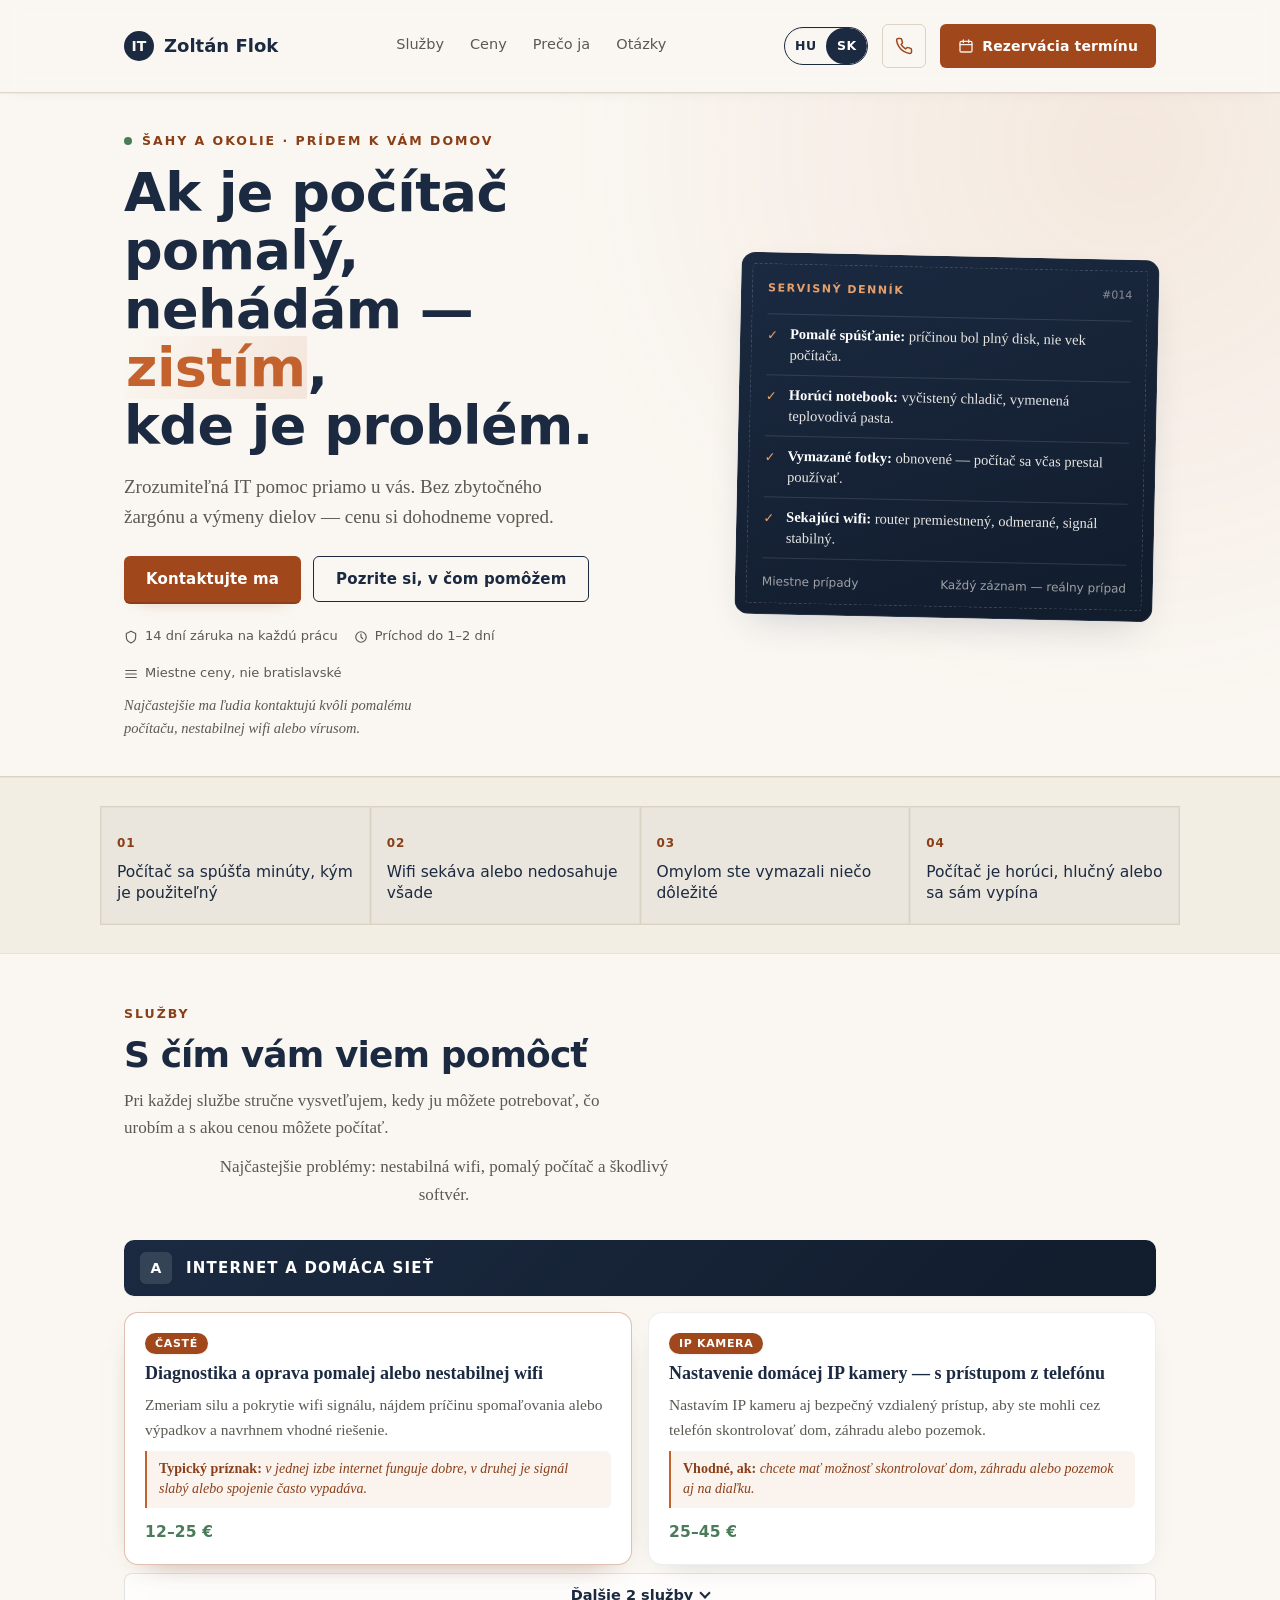
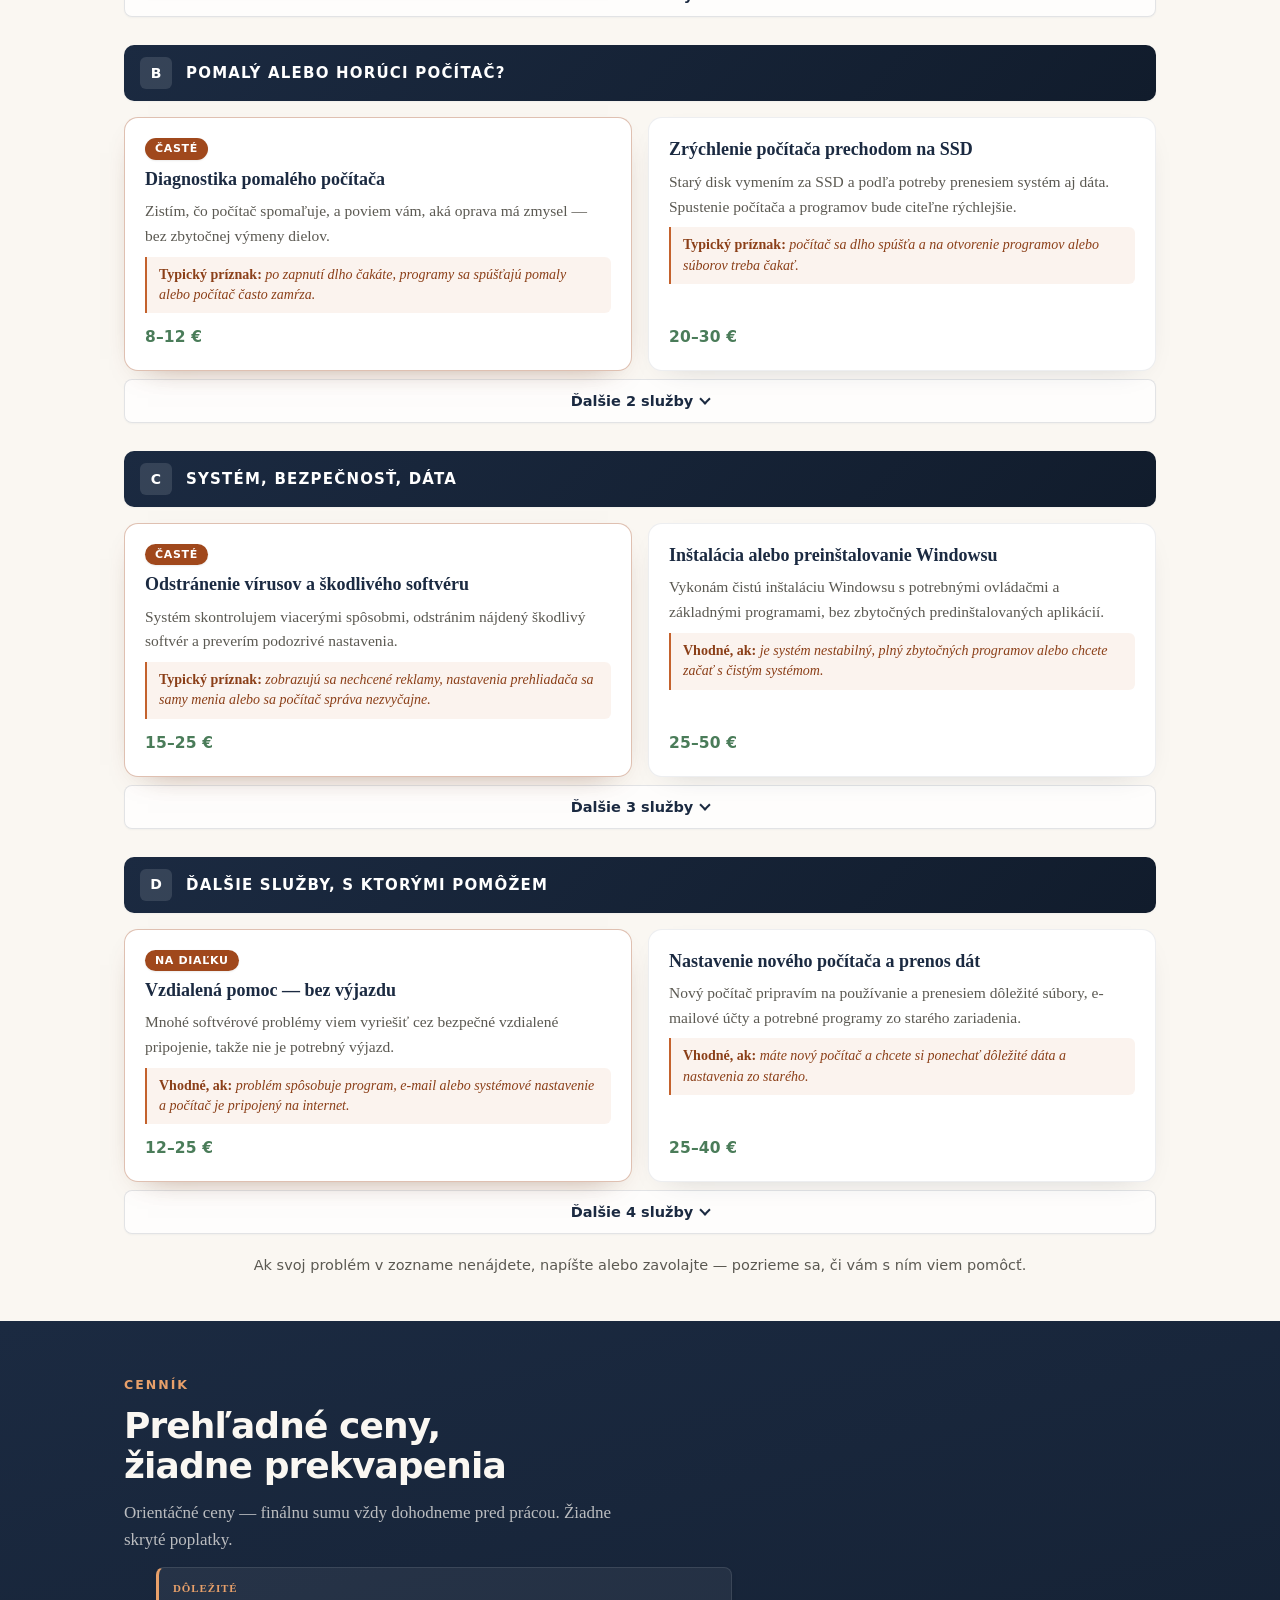
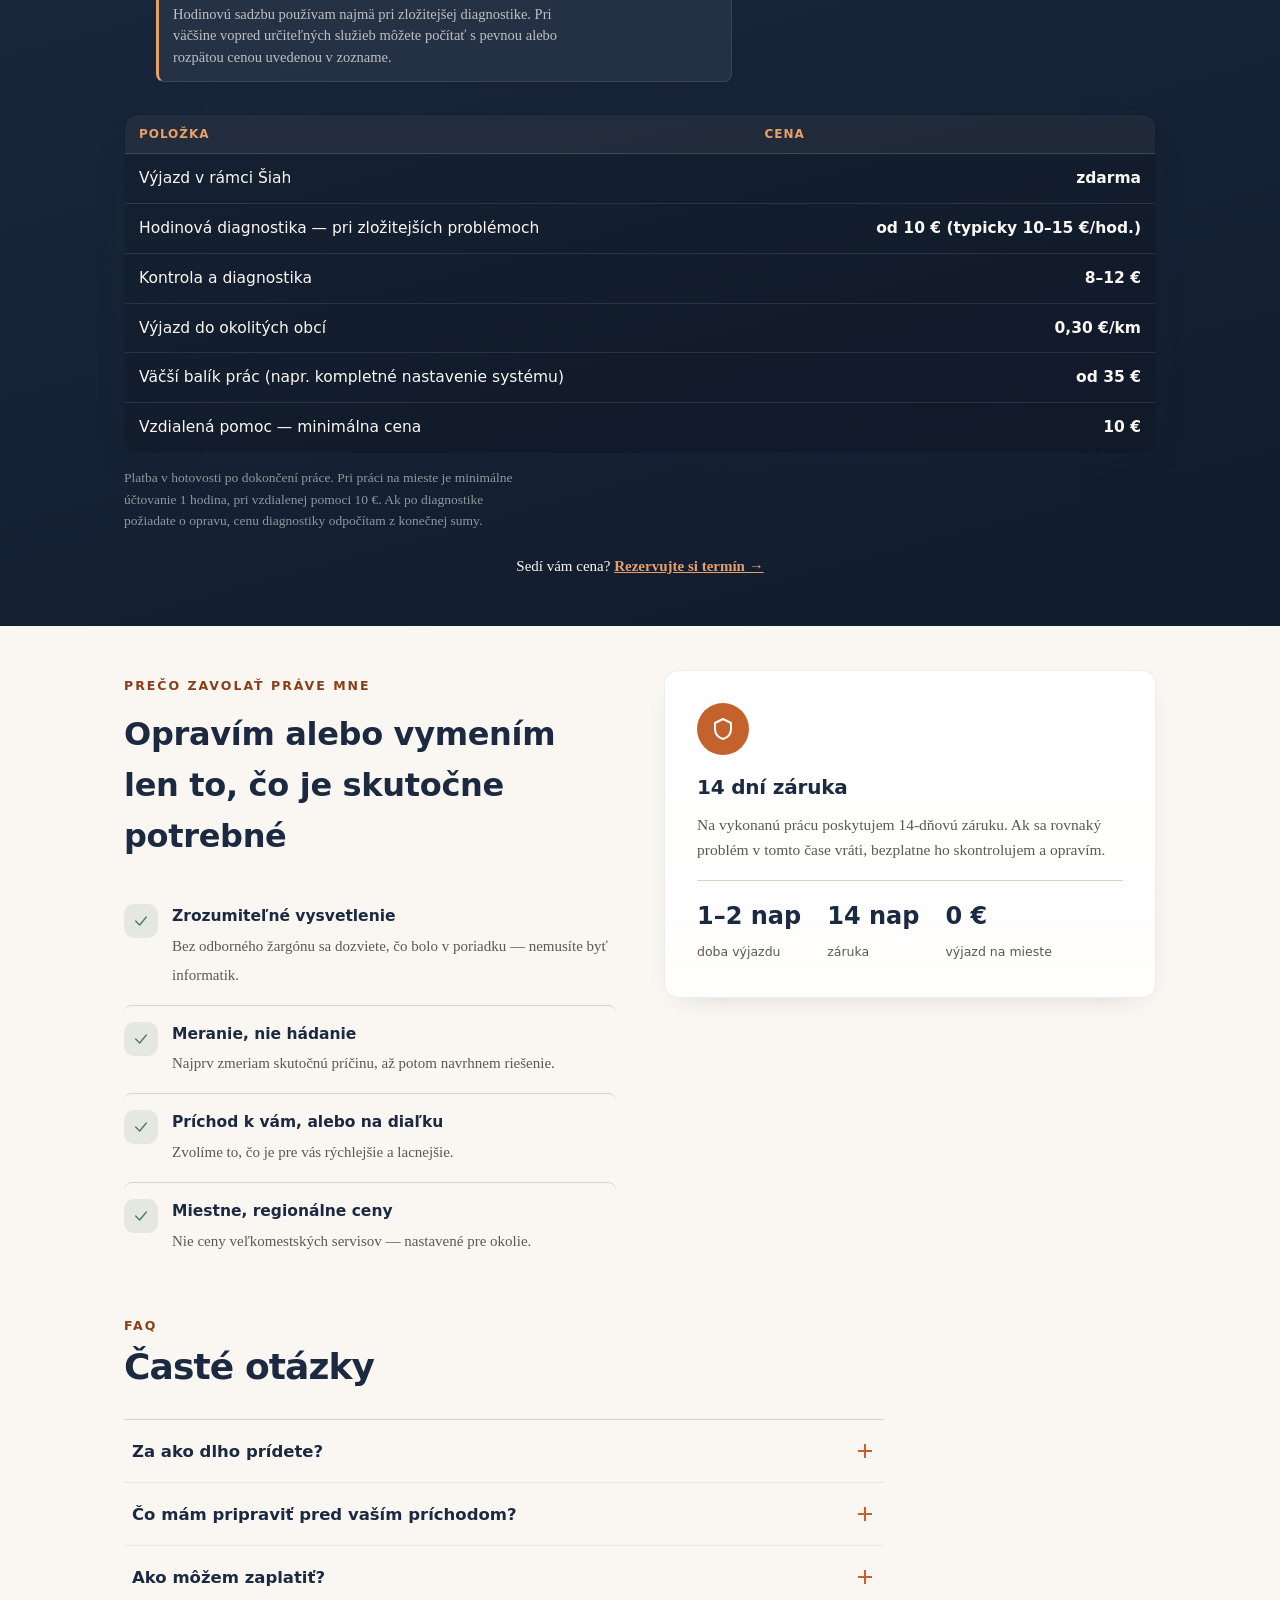
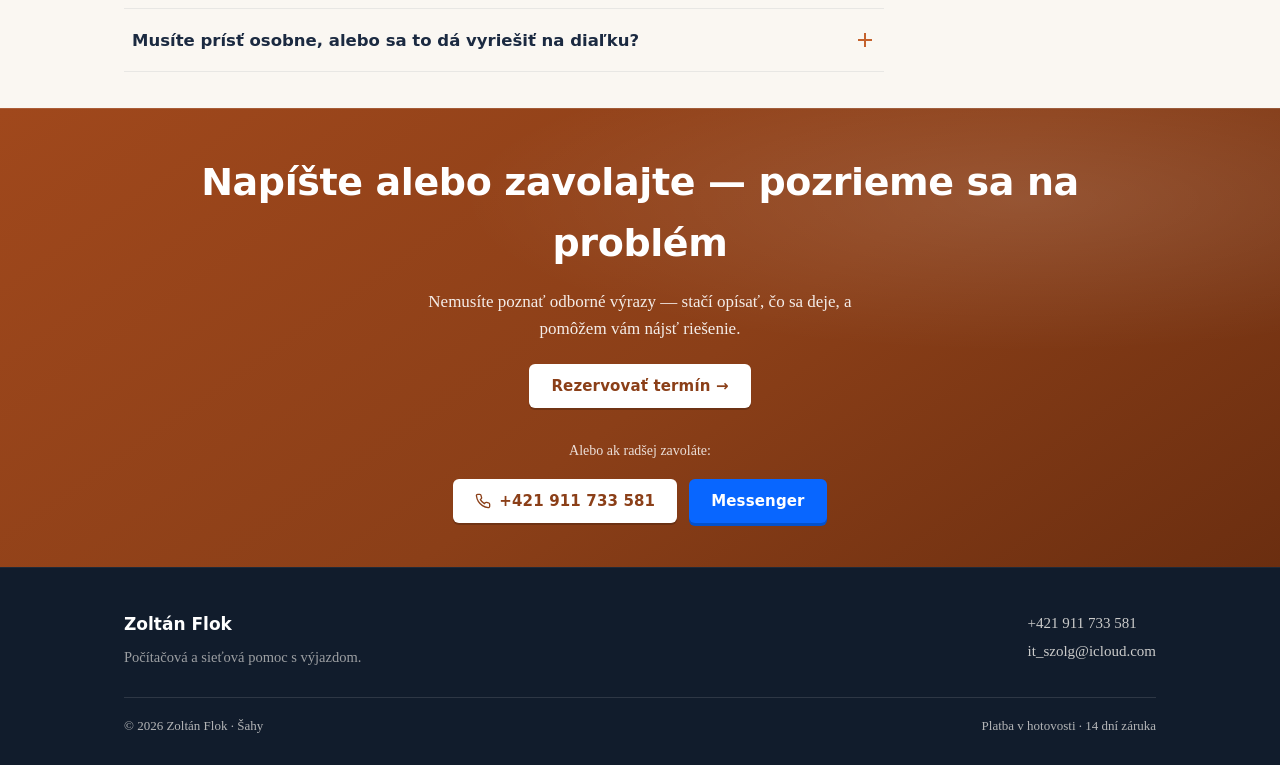
==== commit a4e9b9ed: "Idopontfoglalas link a fejlecben es a kapcsolat savban A fejlec gombja eddig 'Kapcsolatfelvetel' vol" ====
--- a/sk/index.html
+++ b/sk/index.html
@@ -97,7 +97,7 @@
 <a aria-label="Kontakt — zavolať" class="nav-phone" href="tel:+421911733581">
 <svg aria-hidden="true" fill="none" focusable="false" height="18" viewbox="0 0 24 24" width="18"><path d="M22 16.92v3a2 2 0 01-2.18 2 19.79 19.79 0 01-8.63-3.07 19.5 19.5 0 01-6-6 19.79 19.79 0 01-3.07-8.67A2 2 0 014.11 2h3a2 2 0 012 1.72c.127.96.361 1.903.7 2.81a2 2 0 01-.45 2.11L8.09 9.91a16 16 0 006 6l1.27-1.27a2 2 0 012.11-.45c.907.339 1.85.573 2.81.7A2 2 0 0122 16.92z" stroke="currentColor" stroke-width="2"></path></svg>
 </a>
-<a class="nav-cta" href="#foglalas">Kontakt</a>
+<a class="nav-cta" href="https://FOGLALAS-CIM-IDE/foglalas?lang=sk" rel="noopener"><svg aria-hidden="true" fill="none" focusable="false" height="16" viewbox="0 0 24 24" width="16"><rect x="3" y="5" width="18" height="16" rx="2" stroke="currentColor" stroke-width="2"/><path d="M3 10h18M8 3v4M16 3v4" stroke="currentColor" stroke-width="2" stroke-linecap="round"/></svg><span class="cta-long">Rezervácia termínu</span><span class="cta-short">Termín</span></a>
 </div>
 </div>
 </header>
@@ -356,6 +356,7 @@
 </table>
 <p class="price-note">Platba v hotovosti po dokončení práce. Pri práci na mieste je minimálne účtovanie 1 hodina, pri vzdialenej pomoci 10 €. Ak po diagnostike požiadate o opravu, cenu diagnostiky odpočítam z konečnej sumy.</p>
 </div>
+<p class="price-book">Sedí vám cena? <a href="#foglalas">Rezervujte si termín →</a></p>
 </section>
 <!-- WHY + GUARANTEE -->
 <section id="miert-en">
@@ -441,6 +442,9 @@
 <h2>Napíšte alebo zavolajte — pozrieme sa na problém</h2>
 <p>Nemusíte poznať odborné výrazy — stačí opísať, čo sa deje, a pomôžem vám nájsť riešenie.</p>
 <div class="cta-actions">
+<a class="btn btn-primary" href="https://FOGLALAS-CIM-IDE/foglalas?lang=sk" rel="noopener">Rezervovať termín → </a>
+<p class="cta-or">Alebo ak radšej zavoláte:</p>
+
 <a class="btn btn-primary" href="tel:+421911733581">
 <svg aria-hidden="true" fill="none" focusable="false" height="16" viewbox="0 0 24 24" width="16"><path d="M22 16.92v3a2 2 0 01-2.18 2 19.79 19.79 0 01-8.63-3.07 19.5 19.5 0 01-6-6 19.79 19.79 0 01-3.07-8.67A2 2 0 014.11 2h3a2 2 0 012 1.72c.127.96.361 1.903.7 2.81a2 2 0 01-.45 2.11L8.09 9.91a16 16 0 006 6l1.27-1.27a2 2 0 012.11-.45c.907.339 1.85.573 2.81.7A2 2 0 0122 16.92z" stroke="currentColor" stroke-width="2"></path></svg>
 <span>+421 911 733 581</span>
--- a/style.min.css
+++ b/style.min.css
@@ -1 +1,2 @@
-:root{--navy:#1B2A41;--navy-deep:#111c2c;--rust:#C4622D;--rust-dark:#8B3F18;--rust-btn:#A0481C;--rust-on-dark:#E8A06A;--cream:#FAF7F2;--paper:#F3EEE4;--ink:#2A2A28;--ink-soft:#5b5952;--green:#4A7C59;--line:#DAD3C4;--line-soft:rgba(27,42,65,0.08);--surface:#FFFFFF;--surface-soft:rgba(255,255,255,0.72);--accent-soft:rgba(196,98,45,0.08);--success-soft:rgba(74,124,89,0.12);--font-body:Georgia,Cambria,"Times New Roman",Times,serif;--font-ui:system-ui,-apple-system,BlinkMacSystemFont,"Segoe UI",Roboto,Helvetica,Arial,sans-serif;--space-1:4px;--space-2:8px;--space-3:12px;--space-4:16px;--space-5:20px;--space-6:24px;--space-7:32px;--space-8:40px;--space-9:48px;--space-10:64px;--content-width:1080px;--page-padding:24px;--page-padding-mobile:16px;--section-space:44px;--section-space-mobile:36px;--radius-xs:3px;--radius-sm:6px;--radius:8px;--radius-md:10px;--radius-lg:14px;--radius-pill:999px;--shadow-sm:0 1px 2px rgba(27,42,65,0.04);--shadow-md:0 8px 24px -12px rgba(27,42,65,0.14);--shadow-lg:0 16px 40px -16px rgba(27,42,65,0.22);--shadow-card:0 10px 30px -20px rgba(27,42,65,0.28);--shadow-card-hover:0 18px 40px -22px rgba(27,42,65,0.34);--transition-fast:150ms ease;--transition-base:200ms ease;--mobile-contact-height:56px;}*,*::before,*::after{box-sizing:border-box;margin:0;padding:0;}html{scroll-behavior:smooth;scroll-padding-top:88px;-webkit-text-size-adjust:100%;text-size-adjust:100%;}body{min-height:100vh;min-height:100dvh;}section[id]{scroll-margin-top:88px;}body{background:var(--cream);color:var(--ink);font-family:var(--font-body);font-size:18px;line-height:1.6;-webkit-font-smoothing:antialiased;}h1,h2,h3{font-family:var(--font-ui);color:var(--navy);letter-spacing:-0.01em;}h1,h2,h3,nav,button,.btn{font-family:var(--font-ui);}.nav-cta,.btn,.tag,.eyebrow,th{font-family:var(--font-ui);line-height:1.2;}.btn,.nav-cta{min-height:44px;display:inline-flex;align-items:center;justify-content:center;box-sizing:border-box;}a{color:inherit;}img{max-width:100%;display:block;}.wrap{width:100%;max-width:var(--content-width);margin-inline:auto;padding-inline:var(--page-padding);}.eyebrow{display:inline-block;font-family:var(--font-ui);font-size:12.5px;letter-spacing:0.16em;text-transform:uppercase;color:var(--rust-dark);font-weight:600;}.skip-link{position:absolute;left:-999px;top:0;background:var(--navy);color:#fff;padding:10px 16px;z-index:200;}.skip-link:focus{left:12px;top:12px;}header{position:sticky;top:0;z-index:100;background:rgba(250,247,242,0.88);-webkit-backdrop-filter:blur(10px) saturate(1.2);backdrop-filter:blur(10px) saturate(1.2);border-bottom:1px solid rgba(218,211,196,0.85);box-shadow:0 1px 0 rgba(27,42,65,0.04),0 4px 16px -8px rgba(27,42,65,0.08);}.nav{display:grid;grid-template-columns:minmax(140px,auto) 1fr minmax(220px,auto);align-items:center;column-gap:var(--space-6);width:100%;max-width:var(--content-width);margin-inline:auto;padding:var(--space-6) var(--page-padding);}.brand{display:flex;align-items:center;gap:10px;font-family:var(--font-ui);font-size:18px;font-weight:700;color:var(--navy);text-decoration:none;}.brand-mark{display:flex;align-items:center;justify-content:center;flex:none;width:30px;height:30px;border-radius:50%;background:var(--navy);color:var(--cream);font-size:14px;font-weight:700;}.nav-links{display:flex;justify-self:center;min-width:0;gap:26px;font-family:var(--font-ui);font-size:14.5px;font-weight:500;}.nav-links a{color:var(--ink-soft);text-decoration:none;border-bottom:1px solid transparent;padding-bottom:2px;transition:color var(--transition-fast),border-color var(--transition-fast);}.nav-links a:hover{color:var(--navy);border-color:var(--rust);}.nav-actions{display:flex;align-items:center;gap:14px;}.nav-cta{min-width:11.5rem;flex-shrink:0;justify-content:center;box-sizing:border-box;gap:8px;padding:9px 18px;border-radius:var(--radius-sm);background:var(--rust-btn);color:#fff;font-family:var(--font-ui);font-size:14px;font-weight:600;letter-spacing:0.01em;text-align:center;text-decoration:none;white-space:nowrap;transition:background var(--transition-fast),transform var(--transition-fast);}.nav-cta:hover{background:var(--rust-dark);}.nav-cta svg{flex:none;}.nav-phone{display:none;align-items:center;justify-content:center;flex:none;width:44px;height:44px;border-radius:var(--radius-sm);background:var(--rust-btn);color:#fff;text-decoration:none;letter-spacing:0.01em;transition:background var(--transition-fast),transform var(--transition-fast);}.nav-phone:hover{background:var(--rust-dark);}.nav-phone svg{display:block;}.lang-switch{display:grid;grid-template-columns:repeat(2,1fr);flex:none;width:84px;min-width:84px;max-width:84px;overflow:hidden;border:1.5px solid var(--navy);border-radius:var(--radius-pill);box-shadow:inset 0 1px 2px rgba(27,42,65,0.06);}.lang-btn{position:relative;z-index:1;display:inline-flex;align-items:center;justify-content:center;width:100%;min-height:36px;margin:0;padding:0;border:0;border-radius:var(--radius-pill);background:transparent;color:var(--navy);text-decoration:none;font-family:var(--font-ui);font-size:12.5px;font-weight:600;letter-spacing:.04em;cursor:pointer;pointer-events:auto;touch-action:manipulation;-webkit-tap-highlight-color:transparent;transition:background var(--transition-fast),color var(--transition-fast),transform 120ms ease;}.lang-btn[aria-current="page"]{background:var(--navy);color:#fff;}.lang-btn:not([aria-current="page"]):hover{background:rgba(27,42,65,0.10);}.lang-btn:not([aria-current="page"]):active{background:rgba(27,42,65,0.14);}@media (max-width:920px){.nav{grid-template-columns:auto 1fr auto;}.nav-links{display:none;}}@media (max-width:640px){.nav{padding-inline:var(--page-padding-mobile);}.nav-cta{display:none;}.nav-phone{display:inline-flex;}}.hero{position:relative;padding:40px 0 36px;background:radial-gradient(circle at 88% 8%,rgba(196,98,45,0.10),transparent 45%),var(--cream);border-bottom:1px solid var(--line);overflow:hidden;}.hero-grid{display:grid;grid-template-columns:1.15fr 0.85fr;gap:var(--space-9);align-items:center;}.hero-kicker{display:flex;align-items:center;gap:10px;margin-bottom:var(--space-4);}.hero-kicker .dot{width:8px;height:8px;border-radius:50%;background:var(--green);flex:none;}.hero h1{font-size:clamp(34px,4.6vw,54px);line-height:1.08;font-weight:700;margin-bottom:var(--space-4);}.hero h1 em{font-style:normal;color:var(--rust);position:relative;background:linear-gradient(120deg,transparent 0%,rgba(196,98,45,0.12) 100%);border-radius:2px;padding-inline:2px;}.hero-sub{font-size:19px;color:var(--ink-soft);max-width:46ch;margin-bottom:var(--space-6);}.hero-ctas{display:flex;gap:var(--space-3);flex-wrap:wrap;margin-bottom:var(--space-6);}.btn{font-family:var(--font-ui);font-weight:600;font-size:15px;padding:13px 22px;border-radius:var(--radius-sm);text-decoration:none;gap:8px;transition:transform .15s,background .15s;}.btn-primary{background:var(--rust-btn);color:#fff;box-shadow:0 2px 0 var(--rust-dark),0 8px 20px -14px rgba(160,72,28,0.55);}.btn-primary:hover{transform:translateY(-1px);}.btn-primary:active{transform:translateY(1px);box-shadow:0 1px 0 var(--rust-dark);}.btn-ghost{background:transparent;color:var(--navy);border:1.5px solid var(--navy);}.btn-ghost:hover{background:var(--navy);color:var(--cream);}.hero-trust{display:flex;gap:16px;flex-wrap:wrap;font-family:var(--font-ui);font-size:13px;color:var(--ink-soft);}.hero-trust span{display:flex;align-items:center;gap:7px;}.hero-trust svg{flex:none;}.logcard{min-height:340px;display:flex;flex-direction:column;position:relative;padding:26px 26px 22px;color:var(--cream);background:linear-gradient(160deg,var(--navy) 0%,var(--navy-deep) 100%);border:1px solid rgba(255,255,255,0.06);border-radius:var(--radius-lg);box-shadow:var(--shadow-lg);transform:rotate(1.2deg);}.logcard::before{content:"";position:absolute;inset:10px;border:1px dashed rgba(250,247,242,0.18);border-radius:2px;pointer-events:none;}.logcard-head{display:flex;justify-content:space-between;align-items:baseline;margin-bottom:16px;font-family:var(--font-ui);}.logcard-head .tag{font-size:11px;letter-spacing:0.14em;text-transform:uppercase;color:var(--rust-on-dark);font-weight:700;display:inline-block;}.logcard-head .id{font-size:11px;color:rgba(250,247,242,0.5);}.logrow{display:flex;align-items:flex-start;gap:12px;min-height:3.2em;padding:9px 0;border-top:1px solid rgba(250,247,242,0.12);font-size:14.5px;}.logrow:first-of-type{border-top:none;}.logrow .sym{color:var(--rust-on-dark);flex:none;font-family:var(--font-ui);font-weight:700;font-size:13px;padding-top:2px;}.logrow .txt{display:-webkit-box;min-height:2.9em;overflow:hidden;color:rgba(250,247,242,0.92);line-height:1.45;-webkit-box-orient:vertical;-webkit-line-clamp:2;line-clamp:2;}.logrow .txt b{color:#fff;font-weight:600;}.logcard-foot{margin-top:auto;padding-top:14px;border-top:1px solid rgba(250,247,242,0.12);font-family:var(--font-ui);font-size:12px;color:rgba(250,247,242,0.6);display:flex;justify-content:space-between;}section{padding:var(--section-space) 0;}.section-head{max-width:640px;margin-bottom:var(--space-7);}.section-head h2{font-size:clamp(26px,3vw,36px);font-weight:700;margin-top:var(--space-2);line-height:1.12;letter-spacing:-0.025em;text-wrap:balance;}.section-head p{color:var(--ink-soft);font-size:17px;margin-top:var(--space-3);max-width:58ch;}.problems{background:var(--paper);border-top:1px solid var(--line);border-bottom:1px solid var(--line);padding:28px 0;}.p-0{padding:0;}.problem-grid{display:grid;grid-template-columns:repeat(4,1fr);gap:1px;background:var(--line);border:1px solid var(--line);}.problem{background:rgba(255,255,255,0.42);padding:var(--space-5) var(--space-4);}.problem .num{font-family:var(--font-ui);font-size:12px;color:var(--rust-dark);font-weight:700;letter-spacing:.08em;}.problem p{font-family:var(--font-ui);font-size:15.5px;font-weight:500;color:var(--navy);margin-top:6px;line-height:1.35;}.cat{margin-bottom:28px;}.cat:last-of-type{margin-bottom:var(--space-3);}.cat-head{display:flex;align-items:center;gap:14px;background:linear-gradient(135deg,var(--navy) 0%,var(--navy-deep) 100%);color:var(--cream);padding:var(--space-3) var(--space-4);border-radius:var(--radius-md);margin-bottom:var(--space-4);box-shadow:var(--shadow-sm);}.cat-head .letter{font-family:var(--font-ui);font-weight:700;font-size:14px;background:rgba(255,255,255,0.12);color:#fff;width:32px;height:32px;border-radius:var(--radius-sm);display:inline-flex;align-items:center;justify-content:center;flex:none;letter-spacing:0;}.cat-head h3{color:#fff;font-size:15px;letter-spacing:0.08em;text-transform:uppercase;font-weight:600;}.svc-grid{display:grid;grid-template-columns:repeat(2,1fr);gap:var(--space-4);}.svc{display:flex;flex-direction:column;height:100%;overflow:visible;background:var(--surface);border:1px solid var(--line-soft);border-radius:var(--radius-lg);padding:var(--space-5);position:relative;box-shadow:var(--shadow-card);transition:transform var(--transition-base),box-shadow var(--transition-base),border-color var(--transition-base);}.svc h4{font-size:18px;font-weight:600;color:var(--navy);margin-bottom:var(--space-2);line-height:1.3;padding-right:0;max-width:100%;overflow-wrap:anywhere;}.svc .desc{font-size:15.5px;color:var(--ink-soft);margin-bottom:8px;}.svc .symptom{font-size:14px;font-style:italic;color:var(--rust-dark);background:var(--accent-soft);border-left:2px solid var(--rust);border-radius:0 var(--radius-sm) var(--radius-sm) 0;padding:var(--space-2) var(--space-3);margin-bottom:var(--space-3);line-height:1.45;}.svc .symptom b{font-style:normal;font-weight:600;}.svc-price{margin-top:auto;font-family:var(--font-ui);font-weight:700;font-size:15.5px;color:var(--green);display:flex;align-items:center;gap:6px;letter-spacing:0.01em;transition:letter-spacing var(--transition-base),color var(--transition-base);}.svc.featured{border-color:rgba(160,72,28,0.34);box-shadow:0 12px 32px -24px rgba(160,72,28,0.55),var(--shadow-card);}.more-note{text-align:center;font-family:var(--font-ui);font-size:14.5px;color:var(--ink-soft);padding-top:8px;margin-top:8px;margin-bottom:0;}.pricing{background:linear-gradient(165deg,var(--navy) 0%,var(--navy-deep) 100%);color:var(--cream);padding:48px 0;}.pricing .section-head h2,.pricing .eyebrow{color:var(--cream);}.pricing .eyebrow{color:var(--rust-on-dark);}.pricing .section-head p{color:rgba(250,247,242,0.72);}.price-table{width:100%;border-collapse:collapse;font-family:var(--font-ui);font-size:15.5px;background:rgba(0,0,0,0.15);border-radius:var(--radius-lg);overflow:hidden;box-shadow:var(--shadow-lg);border:1px solid rgba(255,255,255,0.06);}.price-table th{text-align:left;padding:12px 14px;background:rgba(250,247,242,0.06);font-weight:600;font-size:12px;text-transform:uppercase;letter-spacing:.08em;color:var(--rust-on-dark);border-bottom:1px solid rgba(250,247,242,0.15);}.price-table td{padding:12px 14px;border-bottom:1px solid rgba(250,247,242,0.1);}.price-table tr:last-child td{border-bottom:none;}.price-table td:last-child{text-align:right;font-weight:600;white-space:nowrap;}.price-note{margin-top:14px;font-size:13.5px;color:rgba(250,247,242,0.55);max-width:60ch;}.why-grid{display:grid;grid-template-columns:1fr 1fr;gap:48px;align-items:start;}.why-title{margin-top:10px;margin-bottom:26px;font-size:clamp(24px,2.8vw,32px);}.why-list{list-style:none;}.why-list li{display:flex;gap:14px;padding:16px 0;border-top:1px solid var(--line);border-radius:var(--radius);}.why-list li:first-child{border-top:none;}.why-list .ico{width:34px;height:34px;border-radius:var(--radius-md);background:var(--success-soft);color:var(--green);display:flex;align-items:center;justify-content:center;flex:none;}.why-list .txt b{display:block;font-family:var(--font-ui);color:var(--navy);font-size:15.5px;margin-bottom:2px;}.why-list .txt span{color:var(--ink-soft);font-size:15px;}.guarantee-card{background:linear-gradient(180deg,var(--surface) 0%,rgba(255,255,255,0.82) 100%);border:1px solid var(--line-soft);border-radius:var(--radius-lg);padding:var(--space-7);box-shadow:var(--shadow-card);}.guarantee-card .badge{width:52px;height:52px;border-radius:50%;background:var(--rust);color:#fff;display:flex;align-items:center;justify-content:center;margin-bottom:16px;}.guarantee-card h3{font-size:20px;margin-bottom:10px;}.guarantee-card p{color:var(--ink-soft);font-size:15.5px;margin-bottom:18px;}.guarantee-stats{display:flex;gap:26px;padding-top:16px;border-top:1px solid var(--line);}.guarantee-stats div{font-family:var(--font-ui);}.guarantee-stats b{display:block;font-size:24px;color:var(--navy);}.guarantee-stats span{font-size:12.5px;color:var(--ink-soft);}.faq{max-width:760px;}.faq-item{border-bottom:1px solid var(--line-soft);}.faq-item:first-child{border-top:1px solid var(--line);}.faq-q{width:100%;text-align:left;background:none;border:none;cursor:pointer;padding:var(--space-5) var(--space-2);display:flex;justify-content:space-between;align-items:center;gap:20px;font-family:var(--font-ui);font-size:16.5px;font-weight:600;color:var(--navy);border-radius:var(--radius);transition:background 0.15s ease,color 0.15s ease,padding-left 0.18s ease;}.faq-q:hover{background:rgba(27,42,65,0.04);}.faq-q .plus{flex:none;width:22px;height:22px;position:relative;transition:transform 0.2s ease;}.faq-q .plus::before,.faq-q .plus::after{content:"";position:absolute;background:var(--rust);top:50%;left:50%;transform:translate(-50%,-50%);}.faq-q .plus::before{width:14px;height:2px;}.faq-q .plus::after{width:2px;height:14px;transition:transform .2s ease;}.faq-item.open .faq-q .plus::after{transform:translate(-50%,-50%) rotate(90deg);}.faq-a{display:grid;grid-template-rows:0fr;overflow:hidden;transition:grid-template-rows 0.22s ease;}.faq-item.open .faq-a{grid-template-rows:1fr;}.faq-a-inner{overflow:hidden;min-height:0;}.faq-a-inner p{margin:0;padding:0 4px 18px;color:var(--ink-soft);font-size:15.5px;line-height:1.55;}.faq-item:not(.open) .faq-a-inner p{padding-bottom:0;}.cta-band{position:relative;overflow:hidden;background:linear-gradient(145deg,var(--rust-btn) 0%,var(--rust-dark) 55%,#6B2E10 100%);color:#fff;text-align:center;padding:52px 0;box-shadow:inset 0 1px 0 rgba(255,255,255,0.12);}.cta-band::before{content:"";position:absolute;inset:0;background:radial-gradient(ellipse 80% 60% at 80% 20%,rgba(255,255,255,0.12),transparent 55%);pointer-events:none;}.cta-band .wrap{position:relative;z-index:1;}.cta-band h2{color:#fff;font-size:clamp(26px,3.4vw,38px);margin-bottom:14px;}.cta-band p{color:rgba(255,255,255,0.9);font-size:17px;margin-bottom:28px;max-width:52ch;margin-left:auto;margin-right:auto;}.cta-band .btn-primary{background:#fff;color:var(--rust-dark);border-radius:var(--radius-sm);box-shadow:0 2px 0 rgba(0,0,0,0.18),var(--shadow-sm);}.cta-band .btn-primary:hover{background:var(--cream);}footer{background:var(--navy-deep);color:rgba(250,247,242,0.7);padding:44px 0 28px;box-shadow:inset 0 1px 0 rgba(255,255,255,0.06);}.foot-grid{display:flex;justify-content:space-between;align-items:flex-start;gap:24px;flex-wrap:wrap;margin-bottom:28px;}.foot-brand{font-family:var(--font-ui);color:#fff;font-weight:700;font-size:17px;margin-bottom:8px;}.foot-desc{font-size:14.5px;color:rgba(250,247,242,0.6);max-width:34ch;}.foot-contact a{color:rgba(250,247,242,0.8);text-decoration:none;display:block;margin-bottom:4px;font-size:15px;transition:color var(--transition-fast),opacity var(--transition-fast);}.foot-contact a:hover{color:#fff;opacity:1;}.foot-bottom{border-top:1px solid rgba(250,247,242,0.12);padding-top:18px;font-size:13px;display:flex;justify-content:space-between;flex-wrap:wrap;gap:10px;}.cta-actions{display:flex;gap:12px;justify-content:center;flex-wrap:wrap;}.btn-ms{background:#0866FF;color:#fff;box-shadow:0 3px 0 #0451cc;}.btn-ms:hover{background:#0451cc;transform:translateY(-1px);}.btn-ms:active{transform:translateY(1px);box-shadow:0 1px 0 #0451cc;}@media (max-width:920px){.hero-grid{grid-template-columns:1fr;gap:28px;}.logcard{min-height:0;transform:none;max-width:440px;}.problem-grid{grid-template-columns:repeat(2,1fr);}.svc-grid{grid-template-columns:1fr;}.why-grid{grid-template-columns:1fr;gap:36px;}}@media (max-width:640px){html{scroll-padding-top:72px;}section[id]{scroll-margin-top:72px;}header{background:rgba(250,247,242,0.98);-webkit-backdrop-filter:none;backdrop-filter:none;}.nav-links{display:none;}.nav-cta{display:none;}.nav-phone{display:inline-flex;}body{font-size:16.5px;}.problem-grid{grid-template-columns:1fr 1fr;}.hero{padding:52px 0 44px;}.foot-grid{flex-direction:column;}.cta-actions{flex-direction:column;align-items:stretch;}.cta-actions .btn{width:100%;}}.hero-common{margin:10px 0 0;font-size:14.5px;color:var(--ink-soft);font-style:italic;max-width:42ch;}@media (max-width:720px){.svc-grid{grid-template-columns:1fr;gap:12px;}}.svc-hint{text-align:center;font-size:14.5px;color:var(--ink-soft,#5a5a56);margin:-8px auto 28px;max-width:40ch;}.svc-badge{position:static;display:inline-block;align-self:flex-start;background:var(--rust-btn);color:#fff;font-family:var(--font-ui);font-size:11px;font-weight:700;letter-spacing:0.06em;padding:4px 10px;border-radius:var(--radius-pill);text-transform:uppercase;line-height:1.2;margin:0 0 8px;max-width:100%;box-sizing:border-box;white-space:normal;overflow-wrap:anywhere;box-shadow:0 1px 2px rgba(0,0,0,0.08);}.price-why{display:flex;flex-direction:column;gap:6px;max-width:36rem;margin:14px auto 0;padding:12px 14px;text-align:left;background:rgba(255,255,255,0.06);border:1px solid rgba(255,255,255,0.1);border-left:3px solid var(--rust-on-dark);border-radius:var(--radius);box-shadow:0 2px 8px -4px rgba(0,0,0,0.2);}.price-why-label{font-size:11px;font-weight:700;letter-spacing:0.08em;text-transform:uppercase;color:var(--rust-on-dark);}.price-why p{margin:0;font-size:14.5px;line-height:1.5;color:rgba(250,247,242,0.82);}.section-head .price-why{text-align:left;}.svc-extra-wrap{display:contents;}.svc-extra-wrap[hidden]{display:none;}.svc-toggle{display:flex;align-items:center;justify-content:center;gap:8px;width:100%;margin:8px 0 0;padding:11px 14px;border:1px solid rgba(27,42,65,0.12);border-radius:var(--radius);background:var(--surface-soft);color:var(--navy);font-size:14.5px;font-weight:600;cursor:pointer;box-shadow:var(--shadow-sm);transition:background var(--transition-fast),border-color var(--transition-fast),transform var(--transition-fast),box-shadow var(--transition-fast);}.svc-toggle:hover{background:rgba(160,72,28,0.06);border-color:rgba(160,72,28,0.4);}.svc-toggle:focus-visible{outline:2px solid var(--rust);outline-offset:2px;}.svc-toggle-ico{width:8px;height:8px;border-right:2px solid currentColor;border-bottom:2px solid currentColor;transform:rotate(45deg);transition:transform var(--transition-base);margin-top:-4px;}.svc-toggle[aria-expanded="true"] .svc-toggle-ico{transform:rotate(-135deg);margin-top:2px;}.svc-toggle[aria-expanded="true"] .svc-toggle-label-more{display:none;}.svc-toggle[aria-expanded="true"] .svc-toggle-label-less{display:inline;}.svc-toggle[aria-expanded="false"] .svc-toggle-label-less{display:none;}.svc-toggle[aria-expanded="false"] .svc-toggle-label-more{display:inline;}.hero-trust svg,.nav-phone svg,.why-list .ico svg,.guarantee-card .badge svg,.mobile-contact svg{display:block;flex:none;}.hero-trust svg *,.nav-phone svg *,.why-list .ico svg *,.guarantee-card .badge svg *{stroke-linecap:round;stroke-linejoin:round;}.mobile-contact{display:none;}@media (max-width:720px){.mobile-contact{display:flex;position:fixed;inset-inline:0;bottom:0;z-index:60;gap:0;min-height:var(--mobile-contact-height);background:var(--navy);border-top:1px solid rgba(255,255,255,0.08);box-shadow:0 -8px 28px rgba(17,28,44,0.22);padding-bottom:env(safe-area-inset-bottom,0px);}.mobile-contact a{flex:1;display:flex;align-items:center;justify-content:center;min-height:var(--mobile-contact-height);padding:12px 8px;color:#fff;font-weight:700;font-size:15px;letter-spacing:0.02em;text-align:center;text-decoration:none;}.mobile-contact .mc-call{background:var(--rust-btn);}.mobile-contact .mc-msg{background:#0084ff;}body{padding-bottom:calc(var(--mobile-contact-height) + env(safe-area-inset-bottom,0px));}}.btn{border-radius:var(--radius-sm);letter-spacing:0.01em;}.btn{transition:background 0.18s ease,border-color 0.18s ease,box-shadow 0.18s ease,transform 0.15s ease;}.btn-primary{box-shadow:0 2px 0 var(--rust-dark),0 8px 20px -14px rgba(160,72,28,0.55);}.btn-primary:hover{transform:translateY(-1px);box-shadow:0 3px 0 var(--rust-dark),0 14px 26px -16px rgba(160,72,28,0.62);}.btn-ghost{border-radius:var(--radius-sm);border-width:1.5px;}.btn-ghost:hover{background:rgba(27,42,65,0.04);border-color:var(--rust);color:var(--navy);}.btn-ms{border-radius:var(--radius-sm);}.problems{border-block:1px solid rgba(27,42,65,0.06);}.more-note{margin-top:12px;margin-bottom:0;}.svc-hint{margin-top:10px;margin-bottom:0;}#miert-en{padding-bottom:20px;}#gyik{padding-top:20px;padding-bottom:36px;}#foglalas.cta-band{padding-top:44px;padding-bottom:44px;}.cta-band p{margin-bottom:22px;}@media (max-width:920px){.why-grid{gap:28px;}}@media (max-width:640px){.wrap{padding-inline:var(--page-padding-mobile);}section{padding:var(--section-space-mobile) 0;}.section-head{margin-bottom:22px;}.problems{padding:22px 0;}.pricing{padding:48px 0;}#miert-en{padding-bottom:12px;}#gyik{padding-top:12px;padding-bottom:28px;}#foglalas.cta-band{padding-top:36px;padding-bottom:36px;}}@media (hover:hover) and (pointer:fine){.nav-links a{position:relative;transition:color 0.18s ease;}.nav-links a::after{content:"";position:absolute;left:0;right:0;bottom:-4px;height:2px;background:var(--rust);border-radius:1px;transform:scaleX(0);transform-origin:left center;transition:transform 0.2s ease;}.nav-links a:hover{color:var(--navy);border-color:transparent;}.nav-links a:hover::after{transform:scaleX(1);}.brand{transition:opacity 0.15s ease;}.brand:hover{opacity:0.85;}.brand-mark{transition:transform 0.2s ease;}.brand:hover .brand-mark{transform:scale(1.06);}.btn-primary,.nav-cta{transition:transform 0.18s ease,background 0.18s ease,box-shadow 0.18s ease;}.btn-primary:hover,.nav-cta:hover{transform:translateY(-2px);}.btn-primary:active,.nav-cta:active,.btn-ms:active{transform:translateY(0);transition-duration:0.08s;}.btn-ghost{transition:background 0.18s ease,border-color 0.18s ease,color 0.18s ease,transform 0.18s ease;}.btn-ghost:hover{transform:translateY(-1px);}.svc{transition:transform 0.22s ease,box-shadow 0.22s ease,border-color 0.22s ease;}.svc:hover{transform:translateY(-4px);box-shadow:var(--shadow-card-hover);border-color:rgba(160,72,28,0.24);}.svc.featured:hover{box-shadow:0 8px 28px -12px rgba(160,72,28,0.4),var(--shadow-md);}.svc:hover .svc-price{letter-spacing:0.02em;}.svc-price{transition:letter-spacing 0.2s ease,color 0.2s ease;}.svc-toggle{transition:background 0.18s ease,border-color 0.18s ease,transform 0.18s ease,box-shadow 0.18s ease;}.svc-toggle:hover{transform:translateY(-1px);box-shadow:var(--shadow-sm);}.svc-toggle:active{transform:translateY(0);}.svc-toggle-ico{transition:transform 0.22s ease;}.faq-q:hover{padding-left:8px;}.faq-q:hover .plus{transform:scale(1.1);}.price-table tbody tr{transition:background 0.15s ease;}.price-table tbody tr:hover td{background:rgba(255,255,255,0.04);}.why-list li{transition:background 0.15s ease,padding-left 0.18s ease;border-radius:8px;}.why-list li:hover{background:rgba(27,42,65,0.03);padding-left:6px;}.problem{transition:background 0.18s ease,transform 0.18s ease;}.problem:hover{background:#fff;transform:translateY(-2px);}.foot-contact a{transition:color 0.15s ease,opacity 0.15s ease;}.foot-contact a:hover{opacity:1;}.lang-btn:active{transform:scale(0.96);}.nav-phone:hover{transform:scale(1.05);}}a:focus-visible,button:focus-visible,.lang-btn:focus-visible,.svc-toggle:focus-visible,.faq-q:focus-visible{outline:2px solid var(--rust-btn);outline-offset:3px;border-radius:6px;}@media (prefers-reduced-motion:reduce){*,*::before,*::after{animation-duration:0.01ms;animation-iteration-count:1;scroll-behavior:auto;}.btn,.nav-cta,.nav-phone,.brand,.brand-mark,.nav-links a,.svc,.svc-price,.svc-toggle,.svc-toggle-ico,.faq-a,.faq-q,.faq-q .plus,.faq-q .plus::after,.price-table tbody tr,.why-list li,.problem,.foot-contact a{transition:none;}.svc:hover,.btn-primary:hover,.nav-cta:hover,.btn-ghost:hover,.problem:hover,.brand:hover .brand-mark,.nav-phone:hover{transform:none;}}a,button{-webkit-tap-highlight-color:transparent;}button,.btn,.nav-cta,.nav-phone,.svc-toggle,.faq-q,.mobile-contact a{touch-action:manipulation;}.faq-q,.svc-toggle{min-height:44px;}@media (prefers-contrast:more){:root{--line:#A9A091;--line-soft:#B9B0A2;}.svc,.guarantee-card,.price-table,.problem-grid{border-width:2px;}}@media (forced-colors:active){.btn,.nav-cta,.nav-phone,.lang-switch,.svc-toggle{border:1px solid ButtonText;}.svc-badge,.brand-mark{forced-color-adjust:auto;}}.problem{box-shadow:inset 0 0 0 1px rgba(27,42,65,0.04);}@media (hover:hover) and (pointer:fine){.problem:hover{box-shadow:var(--shadow-sm),inset 0 0 0 1px rgba(27,42,65,0.06);}}.faq-item.open .faq-q{color:var(--rust-dark);}+:root{--navy:#1B2A41;--navy-deep:#111c2c;--rust:#C4622D;--rust-dark:#8B3F18;--rust-btn:#A0481C;--rust-on-dark:#E8A06A;--cream:#FAF7F2;--paper:#F3EEE4;--ink:#2A2A28;--ink-soft:#5b5952;--green:#4A7C59;--line:#DAD3C4;--line-soft:rgba(27,42,65,0.08);--surface:#FFFFFF;--surface-soft:rgba(255,255,255,0.72);--accent-soft:rgba(196,98,45,0.08);--success-soft:rgba(74,124,89,0.12);--font-body:Georgia,Cambria,"Times New Roman",Times,serif;--font-ui:system-ui,-apple-system,BlinkMacSystemFont,"Segoe UI",Roboto,Helvetica,Arial,sans-serif;--space-1:4px;--space-2:8px;--space-3:12px;--space-4:16px;--space-5:20px;--space-6:24px;--space-7:32px;--space-8:40px;--space-9:48px;--space-10:64px;--content-width:1080px;--page-padding:24px;--page-padding-mobile:16px;--section-space:44px;--section-space-mobile:36px;--radius-xs:3px;--radius-sm:6px;--radius:8px;--radius-md:10px;--radius-lg:14px;--radius-pill:999px;--shadow-sm:0 1px 2px rgba(27,42,65,0.04);--shadow-md:0 8px 24px -12px rgba(27,42,65,0.14);--shadow-lg:0 16px 40px -16px rgba(27,42,65,0.22);--shadow-card:0 10px 30px -20px rgba(27,42,65,0.28);--shadow-card-hover:0 18px 40px -22px rgba(27,42,65,0.34);--transition-fast:150ms ease;--transition-base:200ms ease;--mobile-contact-height:56px;}*,*::before,*::after{box-sizing:border-box;margin:0;padding:0;}html{scroll-behavior:smooth;scroll-padding-top:88px;-webkit-text-size-adjust:100%;text-size-adjust:100%;}body{min-height:100vh;min-height:100dvh;}section[id]{scroll-margin-top:88px;}body{background:var(--cream);color:var(--ink);font-family:var(--font-body);font-size:18px;line-height:1.6;-webkit-font-smoothing:antialiased;}h1,h2,h3{font-family:var(--font-ui);color:var(--navy);letter-spacing:-0.01em;}h1,h2,h3,nav,button,.btn{font-family:var(--font-ui);}.nav-cta,.btn,.tag,.eyebrow,th{font-family:var(--font-ui);line-height:1.2;}.btn,.nav-cta{min-height:44px;display:inline-flex;align-items:center;justify-content:center;box-sizing:border-box;}a{color:inherit;}img{max-width:100%;display:block;}.wrap{width:100%;max-width:var(--content-width);margin-inline:auto;padding-inline:var(--page-padding);}.eyebrow{display:inline-block;font-family:var(--font-ui);font-size:12.5px;letter-spacing:0.16em;text-transform:uppercase;color:var(--rust-dark);font-weight:600;}.skip-link{position:absolute;left:-999px;top:0;background:var(--navy);color:#fff;padding:10px 16px;z-index:200;}.skip-link:focus{left:12px;top:12px;}header{position:sticky;top:0;z-index:100;background:rgba(250,247,242,0.88);-webkit-backdrop-filter:blur(10px) saturate(1.2);backdrop-filter:blur(10px) saturate(1.2);border-bottom:1px solid rgba(218,211,196,0.85);box-shadow:0 1px 0 rgba(27,42,65,0.04),0 4px 16px -8px rgba(27,42,65,0.08);}.nav{display:grid;grid-template-columns:minmax(140px,auto) 1fr minmax(220px,auto);align-items:center;column-gap:var(--space-6);width:100%;max-width:var(--content-width);margin-inline:auto;padding:var(--space-6) var(--page-padding);}.brand{display:flex;align-items:center;gap:10px;font-family:var(--font-ui);font-size:18px;font-weight:700;color:var(--navy);text-decoration:none;}.brand-mark{display:flex;align-items:center;justify-content:center;flex:none;width:30px;height:30px;border-radius:50%;background:var(--navy);color:var(--cream);font-size:14px;font-weight:700;}.nav-links{display:flex;justify-self:center;min-width:0;gap:26px;font-family:var(--font-ui);font-size:14.5px;font-weight:500;}.nav-links a{color:var(--ink-soft);text-decoration:none;border-bottom:1px solid transparent;padding-bottom:2px;transition:color var(--transition-fast),border-color var(--transition-fast);}.nav-links a:hover{color:var(--navy);border-color:var(--rust);}.nav-actions{display:flex;align-items:center;gap:14px;}.nav-cta{min-width:11.5rem;flex-shrink:0;justify-content:center;box-sizing:border-box;gap:8px;padding:9px 18px;border-radius:var(--radius-sm);background:var(--rust-btn);color:#fff;font-family:var(--font-ui);font-size:14px;font-weight:600;letter-spacing:0.01em;text-align:center;text-decoration:none;white-space:nowrap;transition:background var(--transition-fast),transform var(--transition-fast);}.nav-cta:hover{background:var(--rust-dark);}.nav-cta svg{flex:none;}.nav-phone{display:none;align-items:center;justify-content:center;flex:none;width:44px;height:44px;border-radius:var(--radius-sm);background:var(--rust-btn);color:#fff;text-decoration:none;letter-spacing:0.01em;transition:background var(--transition-fast),transform var(--transition-fast);}.nav-phone:hover{background:var(--rust-dark);}.nav-phone svg{display:block;}.lang-switch{display:grid;grid-template-columns:repeat(2,1fr);flex:none;width:84px;min-width:84px;max-width:84px;overflow:hidden;border:1.5px solid var(--navy);border-radius:var(--radius-pill);box-shadow:inset 0 1px 2px rgba(27,42,65,0.06);}.lang-btn{position:relative;z-index:1;display:inline-flex;align-items:center;justify-content:center;width:100%;min-height:36px;margin:0;padding:0;border:0;border-radius:var(--radius-pill);background:transparent;color:var(--navy);text-decoration:none;font-family:var(--font-ui);font-size:12.5px;font-weight:600;letter-spacing:.04em;cursor:pointer;pointer-events:auto;touch-action:manipulation;-webkit-tap-highlight-color:transparent;transition:background var(--transition-fast),color var(--transition-fast),transform 120ms ease;}.lang-btn[aria-current="page"]{background:var(--navy);color:#fff;}.lang-btn:not([aria-current="page"]):hover{background:rgba(27,42,65,0.10);}.lang-btn:not([aria-current="page"]):active{background:rgba(27,42,65,0.14);}@media (max-width:920px){.nav{grid-template-columns:auto 1fr auto;}.nav-links{display:none;}}@media (max-width:640px){.nav{padding-inline:var(--page-padding-mobile);}.nav-cta{display:none;}.nav-phone{display:inline-flex;}}.hero{position:relative;padding:40px 0 36px;background:radial-gradient(circle at 88% 8%,rgba(196,98,45,0.10),transparent 45%),var(--cream);border-bottom:1px solid var(--line);overflow:hidden;}.hero-grid{display:grid;grid-template-columns:1.15fr 0.85fr;gap:var(--space-9);align-items:center;}.hero-kicker{display:flex;align-items:center;gap:10px;margin-bottom:var(--space-4);}.hero-kicker .dot{width:8px;height:8px;border-radius:50%;background:var(--green);flex:none;}.hero h1{font-size:clamp(34px,4.6vw,54px);line-height:1.08;font-weight:700;margin-bottom:var(--space-4);}.hero h1 em{font-style:normal;color:var(--rust);position:relative;background:linear-gradient(120deg,transparent 0%,rgba(196,98,45,0.12) 100%);border-radius:2px;padding-inline:2px;}.hero-sub{font-size:19px;color:var(--ink-soft);max-width:46ch;margin-bottom:var(--space-6);}.hero-ctas{display:flex;gap:var(--space-3);flex-wrap:wrap;margin-bottom:var(--space-6);}.btn{font-family:var(--font-ui);font-weight:600;font-size:15px;padding:13px 22px;border-radius:var(--radius-sm);text-decoration:none;gap:8px;transition:transform .15s,background .15s;}.btn-primary{background:var(--rust-btn);color:#fff;box-shadow:0 2px 0 var(--rust-dark),0 8px 20px -14px rgba(160,72,28,0.55);}.btn-primary:hover{transform:translateY(-1px);}.btn-primary:active{transform:translateY(1px);box-shadow:0 1px 0 var(--rust-dark);}.btn-ghost{background:transparent;color:var(--navy);border:1.5px solid var(--navy);}.btn-ghost:hover{background:var(--navy);color:var(--cream);}.hero-trust{display:flex;gap:16px;flex-wrap:wrap;font-family:var(--font-ui);font-size:13px;color:var(--ink-soft);}.hero-trust span{display:flex;align-items:center;gap:7px;}.hero-trust svg{flex:none;}.logcard{min-height:340px;display:flex;flex-direction:column;position:relative;padding:26px 26px 22px;color:var(--cream);background:linear-gradient(160deg,var(--navy) 0%,var(--navy-deep) 100%);border:1px solid rgba(255,255,255,0.06);border-radius:var(--radius-lg);box-shadow:var(--shadow-lg);transform:rotate(1.2deg);}.logcard::before{content:"";position:absolute;inset:10px;border:1px dashed rgba(250,247,242,0.18);border-radius:2px;pointer-events:none;}.logcard-head{display:flex;justify-content:space-between;align-items:baseline;margin-bottom:16px;font-family:var(--font-ui);}.logcard-head .tag{font-size:11px;letter-spacing:0.14em;text-transform:uppercase;color:var(--rust-on-dark);font-weight:700;display:inline-block;}.logcard-head .id{font-size:11px;color:rgba(250,247,242,0.5);}.logrow{display:flex;align-items:flex-start;gap:12px;min-height:3.2em;padding:9px 0;border-top:1px solid rgba(250,247,242,0.12);font-size:14.5px;}.logrow:first-of-type{border-top:none;}.logrow .sym{color:var(--rust-on-dark);flex:none;font-family:var(--font-ui);font-weight:700;font-size:13px;padding-top:2px;}.logrow .txt{display:-webkit-box;min-height:2.9em;overflow:hidden;color:rgba(250,247,242,0.92);line-height:1.45;-webkit-box-orient:vertical;-webkit-line-clamp:2;line-clamp:2;}.logrow .txt b{color:#fff;font-weight:600;}.logcard-foot{margin-top:auto;padding-top:14px;border-top:1px solid rgba(250,247,242,0.12);font-family:var(--font-ui);font-size:12px;color:rgba(250,247,242,0.6);display:flex;justify-content:space-between;}section{padding:var(--section-space) 0;}.section-head{max-width:640px;margin-bottom:var(--space-7);}.section-head h2{font-size:clamp(26px,3vw,36px);font-weight:700;margin-top:var(--space-2);line-height:1.12;letter-spacing:-0.025em;text-wrap:balance;}.section-head p{color:var(--ink-soft);font-size:17px;margin-top:var(--space-3);max-width:58ch;}.problems{background:var(--paper);border-top:1px solid var(--line);border-bottom:1px solid var(--line);padding:28px 0;}.p-0{padding:0;}.problem-grid{display:grid;grid-template-columns:repeat(4,1fr);gap:1px;background:var(--line);border:1px solid var(--line);}.problem{background:rgba(255,255,255,0.42);padding:var(--space-5) var(--space-4);}.problem .num{font-family:var(--font-ui);font-size:12px;color:var(--rust-dark);font-weight:700;letter-spacing:.08em;}.problem p{font-family:var(--font-ui);font-size:15.5px;font-weight:500;color:var(--navy);margin-top:6px;line-height:1.35;}.cat{margin-bottom:28px;}.cat:last-of-type{margin-bottom:var(--space-3);}.cat-head{display:flex;align-items:center;gap:14px;background:linear-gradient(135deg,var(--navy) 0%,var(--navy-deep) 100%);color:var(--cream);padding:var(--space-3) var(--space-4);border-radius:var(--radius-md);margin-bottom:var(--space-4);box-shadow:var(--shadow-sm);}.cat-head .letter{font-family:var(--font-ui);font-weight:700;font-size:14px;background:rgba(255,255,255,0.12);color:#fff;width:32px;height:32px;border-radius:var(--radius-sm);display:inline-flex;align-items:center;justify-content:center;flex:none;letter-spacing:0;}.cat-head h3{color:#fff;font-size:15px;letter-spacing:0.08em;text-transform:uppercase;font-weight:600;}.svc-grid{display:grid;grid-template-columns:repeat(2,1fr);gap:var(--space-4);}.svc{display:flex;flex-direction:column;height:100%;overflow:visible;background:var(--surface);border:1px solid var(--line-soft);border-radius:var(--radius-lg);padding:var(--space-5);position:relative;box-shadow:var(--shadow-card);transition:transform var(--transition-base),box-shadow var(--transition-base),border-color var(--transition-base);}.svc h4{font-size:18px;font-weight:600;color:var(--navy);margin-bottom:var(--space-2);line-height:1.3;padding-right:0;max-width:100%;overflow-wrap:anywhere;}.svc .desc{font-size:15.5px;color:var(--ink-soft);margin-bottom:8px;}.svc .symptom{font-size:14px;font-style:italic;color:var(--rust-dark);background:var(--accent-soft);border-left:2px solid var(--rust);border-radius:0 var(--radius-sm) var(--radius-sm) 0;padding:var(--space-2) var(--space-3);margin-bottom:var(--space-3);line-height:1.45;}.svc .symptom b{font-style:normal;font-weight:600;}.svc-price{margin-top:auto;font-family:var(--font-ui);font-weight:700;font-size:15.5px;color:var(--green);display:flex;align-items:center;gap:6px;letter-spacing:0.01em;transition:letter-spacing var(--transition-base),color var(--transition-base);}.svc.featured{border-color:rgba(160,72,28,0.34);box-shadow:0 12px 32px -24px rgba(160,72,28,0.55),var(--shadow-card);}.more-note{text-align:center;font-family:var(--font-ui);font-size:14.5px;color:var(--ink-soft);padding-top:8px;margin-top:8px;margin-bottom:0;}.pricing{background:linear-gradient(165deg,var(--navy) 0%,var(--navy-deep) 100%);color:var(--cream);padding:48px 0;}.pricing .section-head h2,.pricing .eyebrow{color:var(--cream);}.pricing .eyebrow{color:var(--rust-on-dark);}.pricing .section-head p{color:rgba(250,247,242,0.72);}.price-table{width:100%;border-collapse:collapse;font-family:var(--font-ui);font-size:15.5px;background:rgba(0,0,0,0.15);border-radius:var(--radius-lg);overflow:hidden;box-shadow:var(--shadow-lg);border:1px solid rgba(255,255,255,0.06);}.price-table th{text-align:left;padding:12px 14px;background:rgba(250,247,242,0.06);font-weight:600;font-size:12px;text-transform:uppercase;letter-spacing:.08em;color:var(--rust-on-dark);border-bottom:1px solid rgba(250,247,242,0.15);}.price-table td{padding:12px 14px;border-bottom:1px solid rgba(250,247,242,0.1);}.price-table tr:last-child td{border-bottom:none;}.price-table td:last-child{text-align:right;font-weight:600;white-space:nowrap;}.price-note{margin-top:14px;font-size:13.5px;color:rgba(250,247,242,0.55);max-width:60ch;}.why-grid{display:grid;grid-template-columns:1fr 1fr;gap:48px;align-items:start;}.why-title{margin-top:10px;margin-bottom:26px;font-size:clamp(24px,2.8vw,32px);}.why-list{list-style:none;}.why-list li{display:flex;gap:14px;padding:16px 0;border-top:1px solid var(--line);border-radius:var(--radius);}.why-list li:first-child{border-top:none;}.why-list .ico{width:34px;height:34px;border-radius:var(--radius-md);background:var(--success-soft);color:var(--green);display:flex;align-items:center;justify-content:center;flex:none;}.why-list .txt b{display:block;font-family:var(--font-ui);color:var(--navy);font-size:15.5px;margin-bottom:2px;}.why-list .txt span{color:var(--ink-soft);font-size:15px;}.guarantee-card{background:linear-gradient(180deg,var(--surface) 0%,rgba(255,255,255,0.82) 100%);border:1px solid var(--line-soft);border-radius:var(--radius-lg);padding:var(--space-7);box-shadow:var(--shadow-card);}.guarantee-card .badge{width:52px;height:52px;border-radius:50%;background:var(--rust);color:#fff;display:flex;align-items:center;justify-content:center;margin-bottom:16px;}.guarantee-card h3{font-size:20px;margin-bottom:10px;}.guarantee-card p{color:var(--ink-soft);font-size:15.5px;margin-bottom:18px;}.guarantee-stats{display:flex;gap:26px;padding-top:16px;border-top:1px solid var(--line);}.guarantee-stats div{font-family:var(--font-ui);}.guarantee-stats b{display:block;font-size:24px;color:var(--navy);}.guarantee-stats span{font-size:12.5px;color:var(--ink-soft);}.faq{max-width:760px;}.faq-item{border-bottom:1px solid var(--line-soft);}.faq-item:first-child{border-top:1px solid var(--line);}.faq-q{width:100%;text-align:left;background:none;border:none;cursor:pointer;padding:var(--space-5) var(--space-2);display:flex;justify-content:space-between;align-items:center;gap:20px;font-family:var(--font-ui);font-size:16.5px;font-weight:600;color:var(--navy);border-radius:var(--radius);transition:background 0.15s ease,color 0.15s ease,padding-left 0.18s ease;}.faq-q:hover{background:rgba(27,42,65,0.04);}.faq-q .plus{flex:none;width:22px;height:22px;position:relative;transition:transform 0.2s ease;}.faq-q .plus::before,.faq-q .plus::after{content:"";position:absolute;background:var(--rust);top:50%;left:50%;transform:translate(-50%,-50%);}.faq-q .plus::before{width:14px;height:2px;}.faq-q .plus::after{width:2px;height:14px;transition:transform .2s ease;}.faq-item.open .faq-q .plus::after{transform:translate(-50%,-50%) rotate(90deg);}.faq-a{display:grid;grid-template-rows:0fr;overflow:hidden;transition:grid-template-rows 0.22s ease;}.faq-item.open .faq-a{grid-template-rows:1fr;}.faq-a-inner{overflow:hidden;min-height:0;}.faq-a-inner p{margin:0;padding:0 4px 18px;color:var(--ink-soft);font-size:15.5px;line-height:1.55;}.faq-item:not(.open) .faq-a-inner p{padding-bottom:0;}.cta-band{position:relative;overflow:hidden;background:linear-gradient(145deg,var(--rust-btn) 0%,var(--rust-dark) 55%,#6B2E10 100%);color:#fff;text-align:center;padding:52px 0;box-shadow:inset 0 1px 0 rgba(255,255,255,0.12);}.cta-band::before{content:"";position:absolute;inset:0;background:radial-gradient(ellipse 80% 60% at 80% 20%,rgba(255,255,255,0.12),transparent 55%);pointer-events:none;}.cta-band .wrap{position:relative;z-index:1;}.cta-band h2{color:#fff;font-size:clamp(26px,3.4vw,38px);margin-bottom:14px;}.cta-band p{color:rgba(255,255,255,0.9);font-size:17px;margin-bottom:28px;max-width:52ch;margin-left:auto;margin-right:auto;}.cta-band .btn-primary{background:#fff;color:var(--rust-dark);border-radius:var(--radius-sm);box-shadow:0 2px 0 rgba(0,0,0,0.18),var(--shadow-sm);}.cta-band .btn-primary:hover{background:var(--cream);}footer{background:var(--navy-deep);color:rgba(250,247,242,0.7);padding:44px 0 28px;box-shadow:inset 0 1px 0 rgba(255,255,255,0.06);}.foot-grid{display:flex;justify-content:space-between;align-items:flex-start;gap:24px;flex-wrap:wrap;margin-bottom:28px;}.foot-brand{font-family:var(--font-ui);color:#fff;font-weight:700;font-size:17px;margin-bottom:8px;}.foot-desc{font-size:14.5px;color:rgba(250,247,242,0.6);max-width:34ch;}.foot-contact a{color:rgba(250,247,242,0.8);text-decoration:none;display:block;margin-bottom:4px;font-size:15px;transition:color var(--transition-fast),opacity var(--transition-fast);}.foot-contact a:hover{color:#fff;opacity:1;}.foot-bottom{border-top:1px solid rgba(250,247,242,0.12);padding-top:18px;font-size:13px;display:flex;justify-content:space-between;flex-wrap:wrap;gap:10px;}.cta-actions{display:flex;gap:12px;justify-content:center;flex-wrap:wrap;}.btn-ms{background:#0866FF;color:#fff;box-shadow:0 3px 0 #0451cc;}.btn-ms:hover{background:#0451cc;transform:translateY(-1px);}.btn-ms:active{transform:translateY(1px);box-shadow:0 1px 0 #0451cc;}@media (max-width:920px){.hero-grid{grid-template-columns:1fr;gap:28px;}.logcard{min-height:0;transform:none;max-width:440px;}.problem-grid{grid-template-columns:repeat(2,1fr);}.svc-grid{grid-template-columns:1fr;}.why-grid{grid-template-columns:1fr;gap:36px;}}@media (max-width:640px){html{scroll-padding-top:72px;}section[id]{scroll-margin-top:72px;}header{background:rgba(250,247,242,0.98);-webkit-backdrop-filter:none;backdrop-filter:none;}.nav-links{display:none;}.nav-cta{display:none;}.nav-phone{display:inline-flex;}body{font-size:16.5px;}.problem-grid{grid-template-columns:1fr 1fr;}.hero{padding:52px 0 44px;}.foot-grid{flex-direction:column;}.cta-actions{flex-direction:column;align-items:stretch;}.cta-actions .btn{width:100%;}}.hero-common{margin:10px 0 0;font-size:14.5px;color:var(--ink-soft);font-style:italic;max-width:42ch;}@media (max-width:720px){.svc-grid{grid-template-columns:1fr;gap:12px;}}.svc-hint{text-align:center;font-size:14.5px;color:var(--ink-soft,#5a5a56);margin:-8px auto 28px;max-width:40ch;}.svc-badge{position:static;display:inline-block;align-self:flex-start;background:var(--rust-btn);color:#fff;font-family:var(--font-ui);font-size:11px;font-weight:700;letter-spacing:0.06em;padding:4px 10px;border-radius:var(--radius-pill);text-transform:uppercase;line-height:1.2;margin:0 0 8px;max-width:100%;box-sizing:border-box;white-space:normal;overflow-wrap:anywhere;box-shadow:0 1px 2px rgba(0,0,0,0.08);}.price-why{display:flex;flex-direction:column;gap:6px;max-width:36rem;margin:14px auto 0;padding:12px 14px;text-align:left;background:rgba(255,255,255,0.06);border:1px solid rgba(255,255,255,0.1);border-left:3px solid var(--rust-on-dark);border-radius:var(--radius);box-shadow:0 2px 8px -4px rgba(0,0,0,0.2);}.price-why-label{font-size:11px;font-weight:700;letter-spacing:0.08em;text-transform:uppercase;color:var(--rust-on-dark);}.price-why p{margin:0;font-size:14.5px;line-height:1.5;color:rgba(250,247,242,0.82);}.section-head .price-why{text-align:left;}.svc-extra-wrap{display:contents;}.svc-extra-wrap[hidden]{display:none;}.svc-toggle{display:flex;align-items:center;justify-content:center;gap:8px;width:100%;margin:8px 0 0;padding:11px 14px;border:1px solid rgba(27,42,65,0.12);border-radius:var(--radius);background:var(--surface-soft);color:var(--navy);font-size:14.5px;font-weight:600;cursor:pointer;box-shadow:var(--shadow-sm);transition:background var(--transition-fast),border-color var(--transition-fast),transform var(--transition-fast),box-shadow var(--transition-fast);}.svc-toggle:hover{background:rgba(160,72,28,0.06);border-color:rgba(160,72,28,0.4);}.svc-toggle:focus-visible{outline:2px solid var(--rust);outline-offset:2px;}.svc-toggle-ico{width:8px;height:8px;border-right:2px solid currentColor;border-bottom:2px solid currentColor;transform:rotate(45deg);transition:transform var(--transition-base);margin-top:-4px;}.svc-toggle[aria-expanded="true"] .svc-toggle-ico{transform:rotate(-135deg);margin-top:2px;}.svc-toggle[aria-expanded="true"] .svc-toggle-label-more{display:none;}.svc-toggle[aria-expanded="true"] .svc-toggle-label-less{display:inline;}.svc-toggle[aria-expanded="false"] .svc-toggle-label-less{display:none;}.svc-toggle[aria-expanded="false"] .svc-toggle-label-more{display:inline;}.hero-trust svg,.nav-phone svg,.why-list .ico svg,.guarantee-card .badge svg,.mobile-contact svg{display:block;flex:none;}.hero-trust svg *,.nav-phone svg *,.why-list .ico svg *,.guarantee-card .badge svg *{stroke-linecap:round;stroke-linejoin:round;}.mobile-contact{display:none;}@media (max-width:720px){.mobile-contact{display:flex;position:fixed;inset-inline:0;bottom:0;z-index:60;gap:0;min-height:var(--mobile-contact-height);background:var(--navy);border-top:1px solid rgba(255,255,255,0.08);box-shadow:0 -8px 28px rgba(17,28,44,0.22);padding-bottom:env(safe-area-inset-bottom,0px);}.mobile-contact a{flex:1;display:flex;align-items:center;justify-content:center;min-height:var(--mobile-contact-height);padding:12px 8px;color:#fff;font-weight:700;font-size:15px;letter-spacing:0.02em;text-align:center;text-decoration:none;}.mobile-contact .mc-call{background:var(--rust-btn);}.mobile-contact .mc-msg{background:#0084ff;}body{padding-bottom:calc(var(--mobile-contact-height) + env(safe-area-inset-bottom,0px));}}.btn{border-radius:var(--radius-sm);letter-spacing:0.01em;}.btn{transition:background 0.18s ease,border-color 0.18s ease,box-shadow 0.18s ease,transform 0.15s ease;}.btn-primary{box-shadow:0 2px 0 var(--rust-dark),0 8px 20px -14px rgba(160,72,28,0.55);}.btn-primary:hover{transform:translateY(-1px);box-shadow:0 3px 0 var(--rust-dark),0 14px 26px -16px rgba(160,72,28,0.62);}.btn-ghost{border-radius:var(--radius-sm);border-width:1.5px;}.btn-ghost:hover{background:rgba(27,42,65,0.04);border-color:var(--rust);color:var(--navy);}.btn-ms{border-radius:var(--radius-sm);}.problems{border-block:1px solid rgba(27,42,65,0.06);}.more-note{margin-top:12px;margin-bottom:0;}.svc-hint{margin-top:10px;margin-bottom:0;}#miert-en{padding-bottom:20px;}#gyik{padding-top:20px;padding-bottom:36px;}#foglalas.cta-band{padding-top:44px;padding-bottom:44px;}.cta-band p{margin-bottom:22px;}@media (max-width:920px){.why-grid{gap:28px;}}@media (max-width:640px){.wrap{padding-inline:var(--page-padding-mobile);}section{padding:var(--section-space-mobile) 0;}.section-head{margin-bottom:22px;}.problems{padding:22px 0;}.pricing{padding:48px 0;}#miert-en{padding-bottom:12px;}#gyik{padding-top:12px;padding-bottom:28px;}#foglalas.cta-band{padding-top:36px;padding-bottom:36px;}}@media (hover:hover) and (pointer:fine){.nav-links a{position:relative;transition:color 0.18s ease;}.nav-links a::after{content:"";position:absolute;left:0;right:0;bottom:-4px;height:2px;background:var(--rust);border-radius:1px;transform:scaleX(0);transform-origin:left center;transition:transform 0.2s ease;}.nav-links a:hover{color:var(--navy);border-color:transparent;}.nav-links a:hover::after{transform:scaleX(1);}.brand{transition:opacity 0.15s ease;}.brand:hover{opacity:0.85;}.brand-mark{transition:transform 0.2s ease;}.brand:hover .brand-mark{transform:scale(1.06);}.btn-primary,.nav-cta{transition:transform 0.18s ease,background 0.18s ease,box-shadow 0.18s ease;}.btn-primary:hover,.nav-cta:hover{transform:translateY(-2px);}.btn-primary:active,.nav-cta:active,.btn-ms:active{transform:translateY(0);transition-duration:0.08s;}.btn-ghost{transition:background 0.18s ease,border-color 0.18s ease,color 0.18s ease,transform 0.18s ease;}.btn-ghost:hover{transform:translateY(-1px);}.svc{transition:transform 0.22s ease,box-shadow 0.22s ease,border-color 0.22s ease;}.svc:hover{transform:translateY(-4px);box-shadow:var(--shadow-card-hover);border-color:rgba(160,72,28,0.24);}.svc.featured:hover{box-shadow:0 8px 28px -12px rgba(160,72,28,0.4),var(--shadow-md);}.svc:hover .svc-price{letter-spacing:0.02em;}.svc-price{transition:letter-spacing 0.2s ease,color 0.2s ease;}.svc-toggle{transition:background 0.18s ease,border-color 0.18s ease,transform 0.18s ease,box-shadow 0.18s ease;}.svc-toggle:hover{transform:translateY(-1px);box-shadow:var(--shadow-sm);}.svc-toggle:active{transform:translateY(0);}.svc-toggle-ico{transition:transform 0.22s ease;}.faq-q:hover{padding-left:8px;}.faq-q:hover .plus{transform:scale(1.1);}.price-table tbody tr{transition:background 0.15s ease;}.price-table tbody tr:hover td{background:rgba(255,255,255,0.04);}.why-list li{transition:background 0.15s ease,padding-left 0.18s ease;border-radius:8px;}.why-list li:hover{background:rgba(27,42,65,0.03);padding-left:6px;}.problem{transition:background 0.18s ease,transform 0.18s ease;}.problem:hover{background:#fff;transform:translateY(-2px);}.foot-contact a{transition:color 0.15s ease,opacity 0.15s ease;}.foot-contact a:hover{opacity:1;}.lang-btn:active{transform:scale(0.96);}.nav-phone:hover{transform:scale(1.05);}}a:focus-visible,button:focus-visible,.lang-btn:focus-visible,.svc-toggle:focus-visible,.faq-q:focus-visible{outline:2px solid var(--rust-btn);outline-offset:3px;border-radius:6px;}@media (prefers-reduced-motion:reduce){*,*::before,*::after{animation-duration:0.01ms;animation-iteration-count:1;scroll-behavior:auto;}.btn,.nav-cta,.nav-phone,.brand,.brand-mark,.nav-links a,.svc,.svc-price,.svc-toggle,.svc-toggle-ico,.faq-a,.faq-q,.faq-q .plus,.faq-q .plus::after,.price-table tbody tr,.why-list li,.problem,.foot-contact a{transition:none;}.svc:hover,.btn-primary:hover,.nav-cta:hover,.btn-ghost:hover,.problem:hover,.brand:hover .brand-mark,.nav-phone:hover{transform:none;}}a,button{-webkit-tap-highlight-color:transparent;}button,.btn,.nav-cta,.nav-phone,.svc-toggle,.faq-q,.mobile-contact a{touch-action:manipulation;}.faq-q,.svc-toggle{min-height:44px;}@media (prefers-contrast:more){:root{--line:#A9A091;--line-soft:#B9B0A2;}.svc,.guarantee-card,.price-table,.problem-grid{border-width:2px;}}@media (forced-colors:active){.btn,.nav-cta,.nav-phone,.lang-switch,.svc-toggle{border:1px solid ButtonText;}.svc-badge,.brand-mark{forced-color-adjust:auto;}}.problem{box-shadow:inset 0 0 0 1px rgba(27,42,65,0.04);}@media (hover:hover) and (pointer:fine){.problem:hover{box-shadow:var(--shadow-sm),inset 0 0 0 1px rgba(27,42,65,0.06);}}.faq-item.open .faq-q{color:var(--rust-dark);}
+.nav-phone{display:inline-flex;background:transparent;color:var(--rust-btn);border:1px solid var(--line)}.nav-phone:hover{background:var(--accent-soft);color:var(--rust-dark);border-color:var(--rust-btn)}.nav-cta svg{flex:none;opacity:.9}.nav-cta .cta-short{display:none}.cta-band .cta-or{flex:0 0 100%;min-width:100%;margin:20px 0 4px;font-size:14px;opacity:.92}.cta-band .cta-actions{flex-wrap:wrap}.pricing .price-book{margin:22px 0 0;text-align:center;font-size:15px}.pricing .price-book a{color:var(--rust-on-dark);font-weight:600}@media(max-width:640px){.nav-cta{display:inline-flex;padding-inline:12px;gap:6px}.nav-cta .cta-long{display:none}.nav-cta .cta-short{display:inline}.nav-actions{gap:8px}.nav .brand span:not(.brand-mark){display:none}}
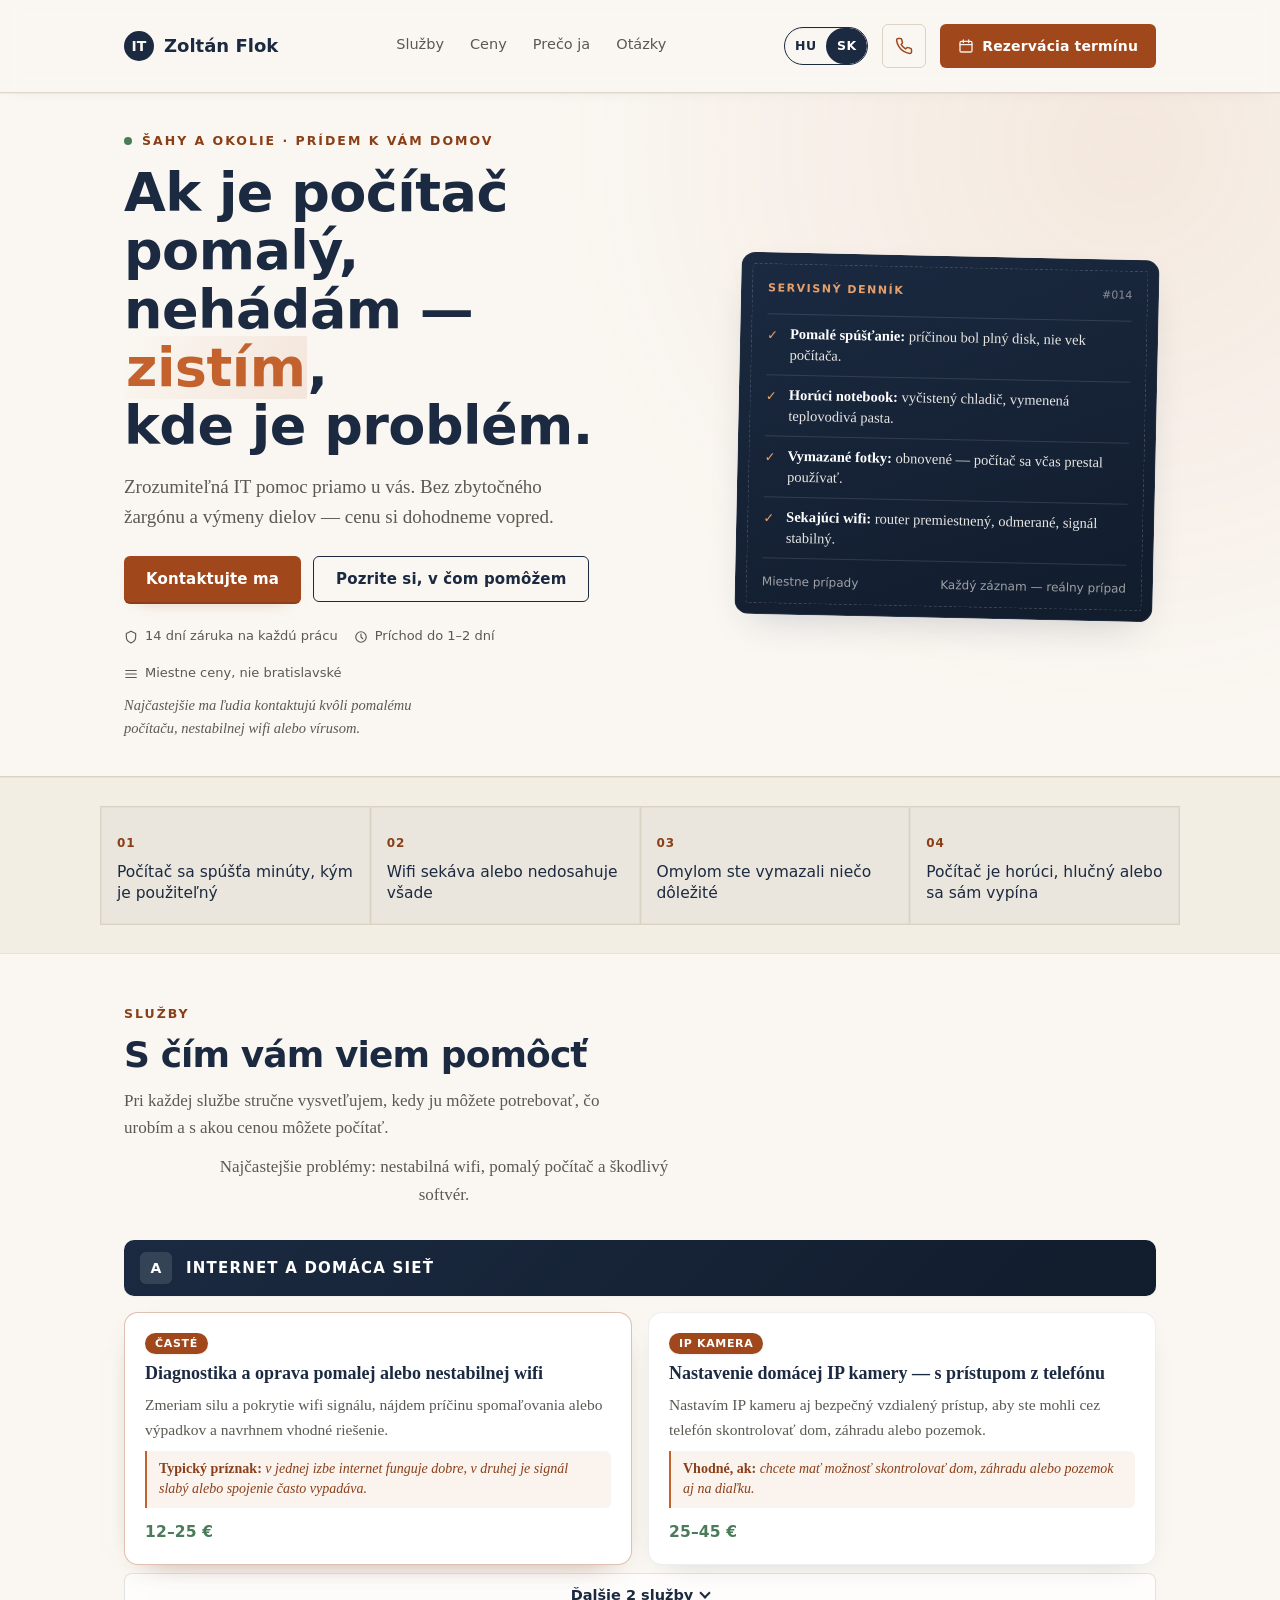
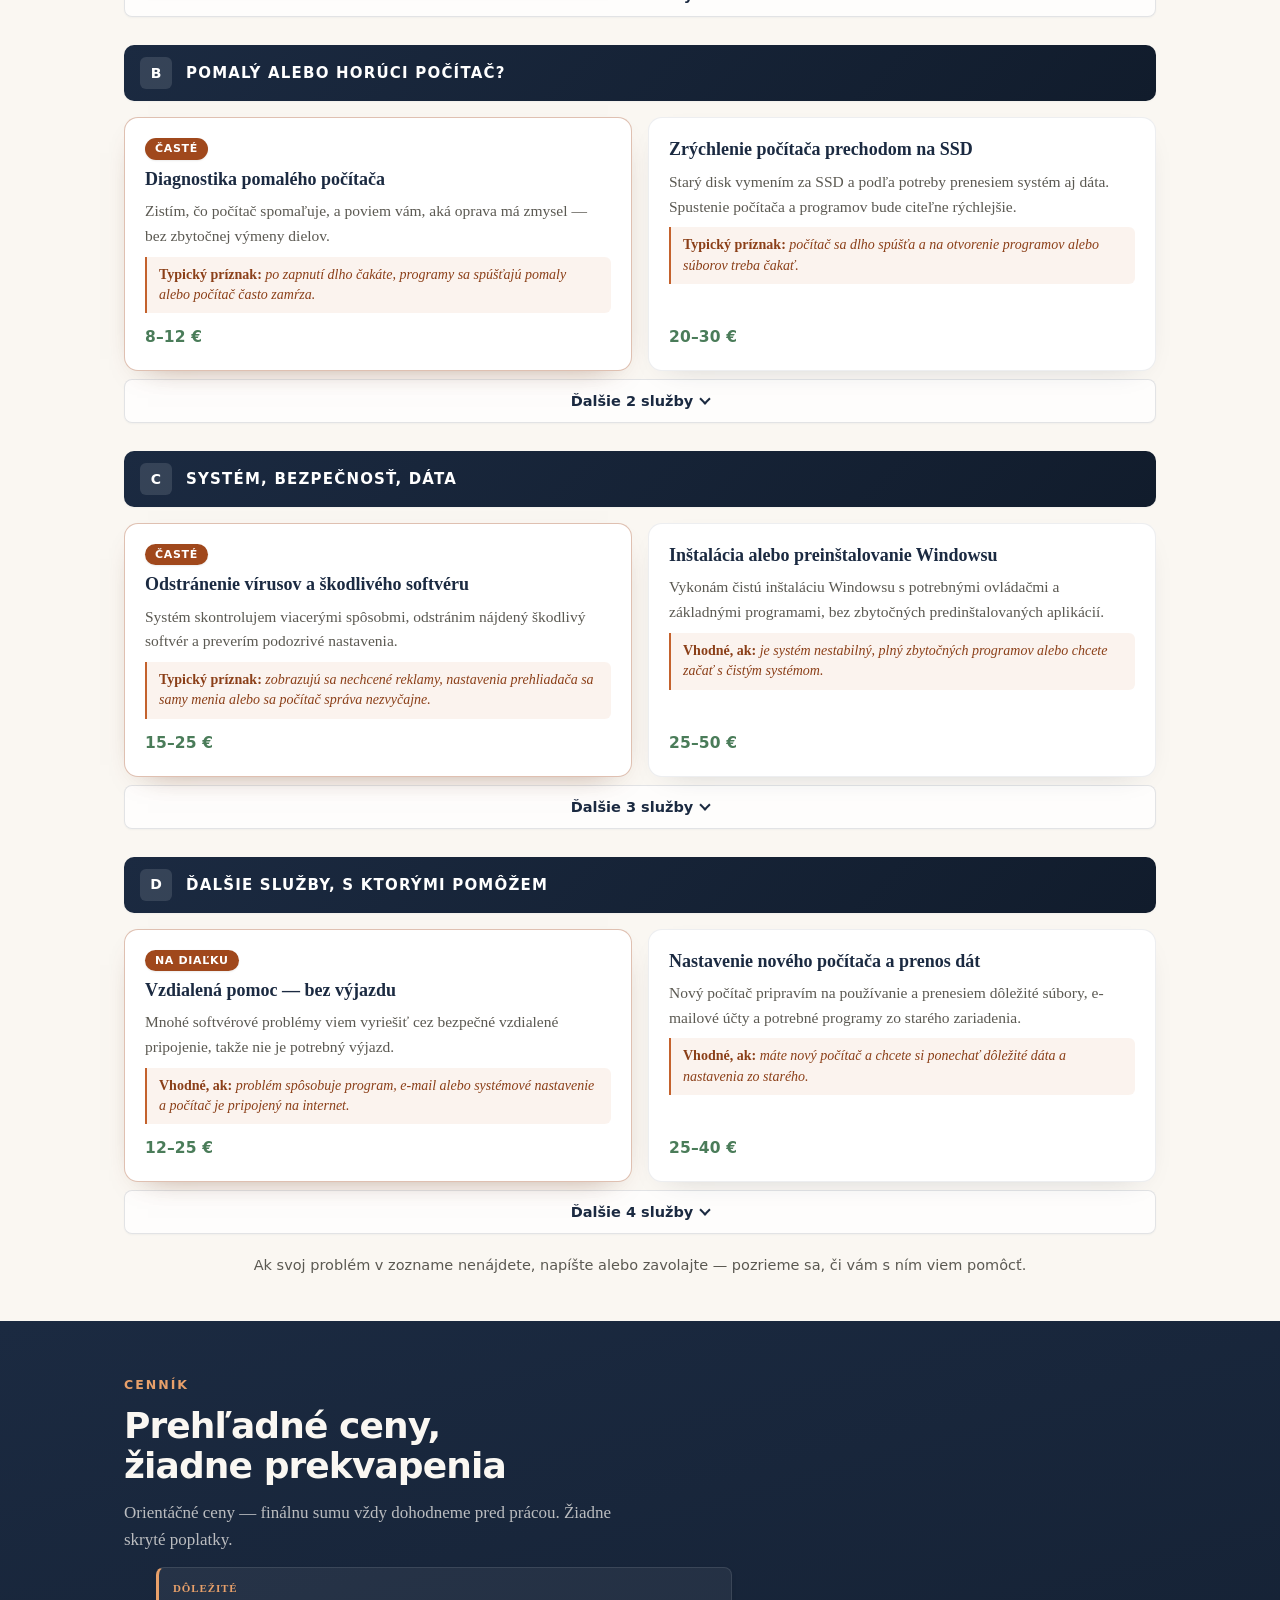
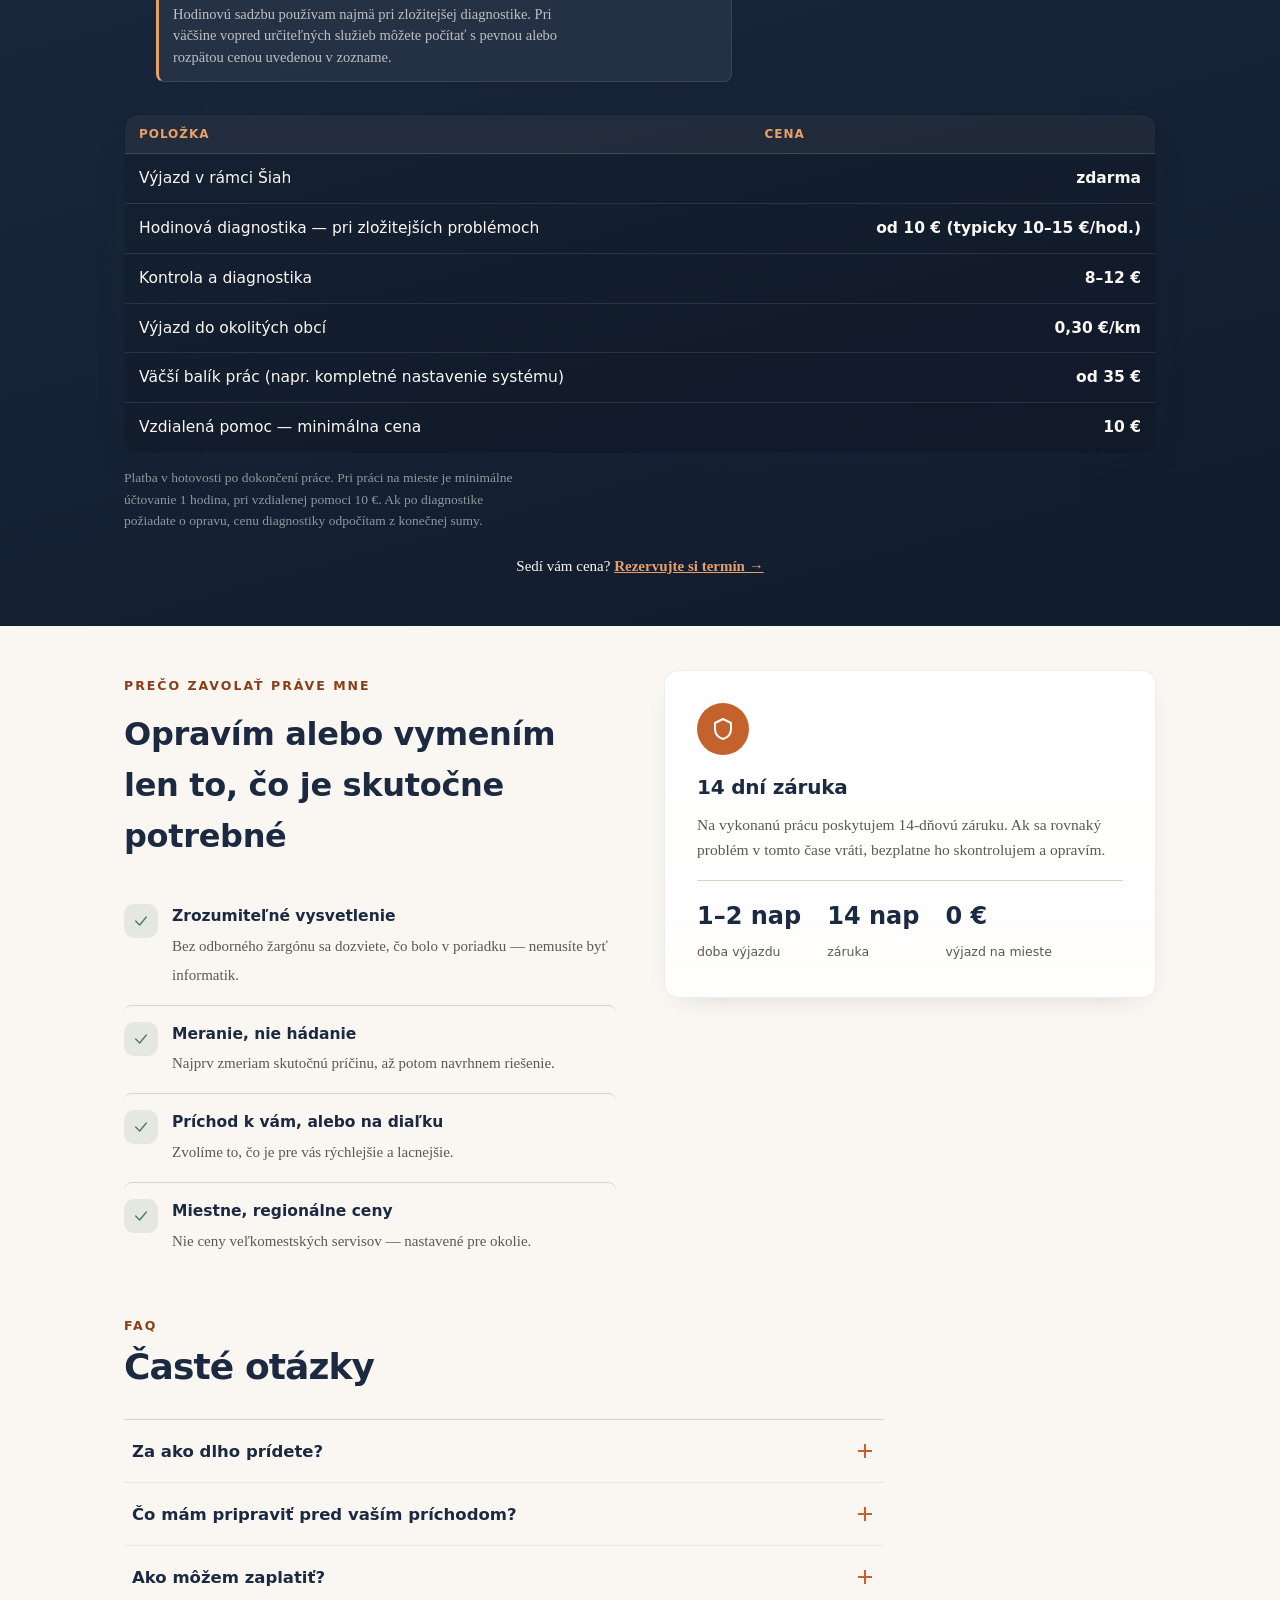
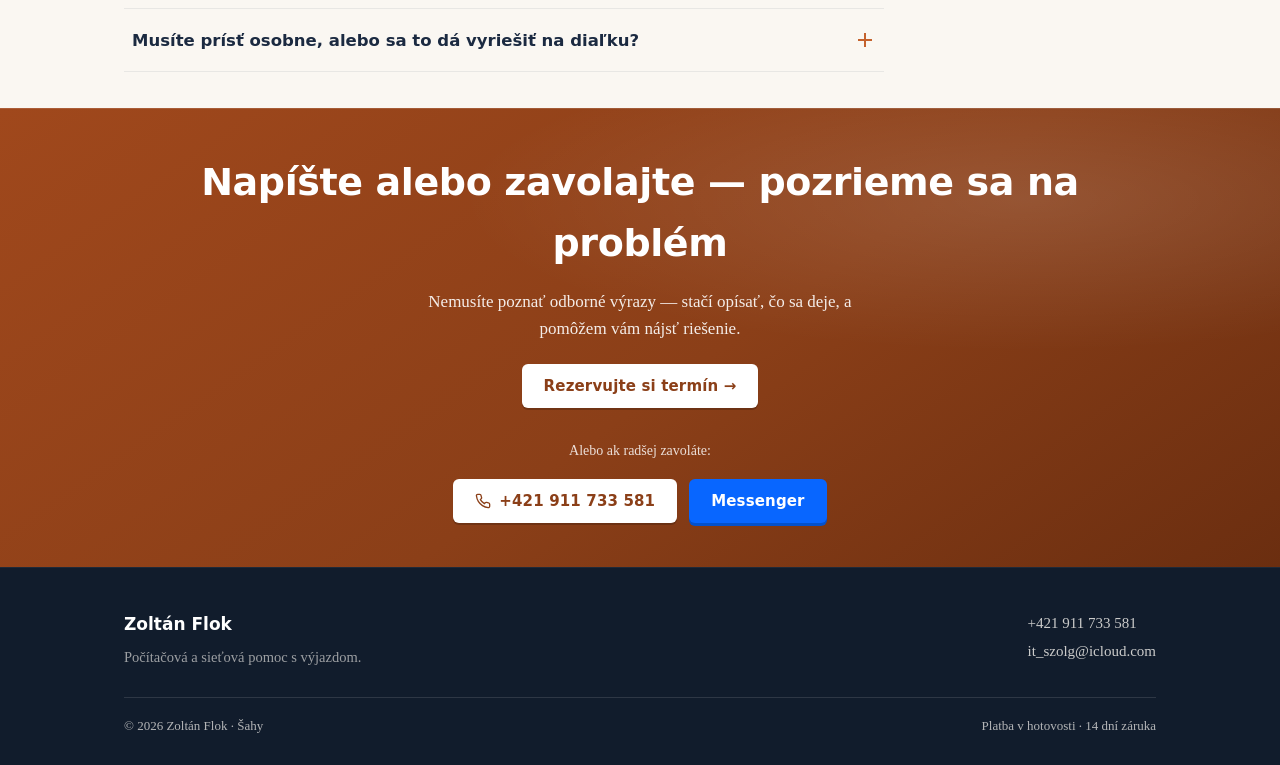
==== commit f987e320: "Szlovak gomb egysegesitese: Rezervovat -> Rezervujte si A savban infinitivus (Rezervovat termin) all" ====
--- a/sk/index.html
+++ b/sk/index.html
@@ -442,7 +442,7 @@
 <h2>Napíšte alebo zavolajte — pozrieme sa na problém</h2>
 <p>Nemusíte poznať odborné výrazy — stačí opísať, čo sa deje, a pomôžem vám nájsť riešenie.</p>
 <div class="cta-actions">
-<a class="btn btn-primary" href="https://FOGLALAS-CIM-IDE/foglalas?lang=sk" rel="noopener">Rezervovať termín → </a>
+<a class="btn btn-primary" href="https://FOGLALAS-CIM-IDE/foglalas?lang=sk" rel="noopener">Rezervujte si termín → </a>
 <p class="cta-or">Alebo ak radšej zavoláte:</p>
 
 <a class="btn btn-primary" href="tel:+421911733581">
